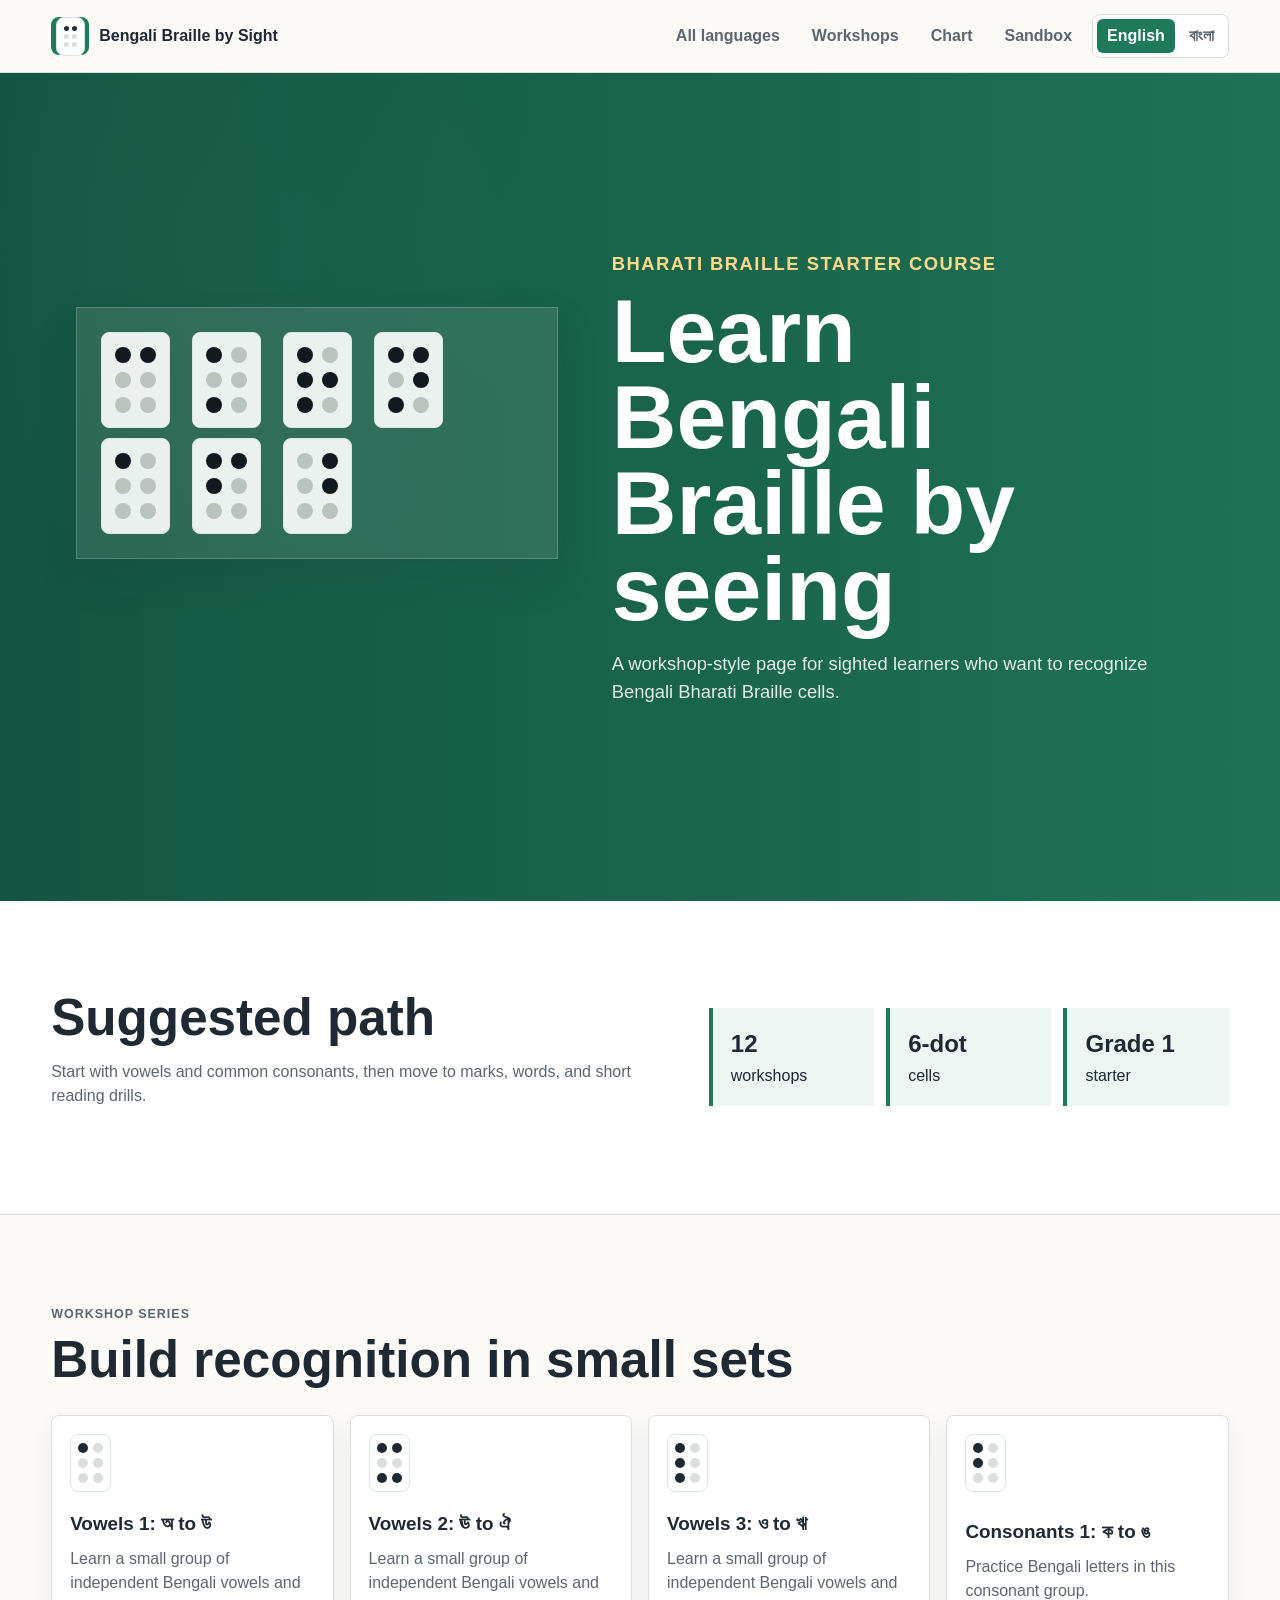
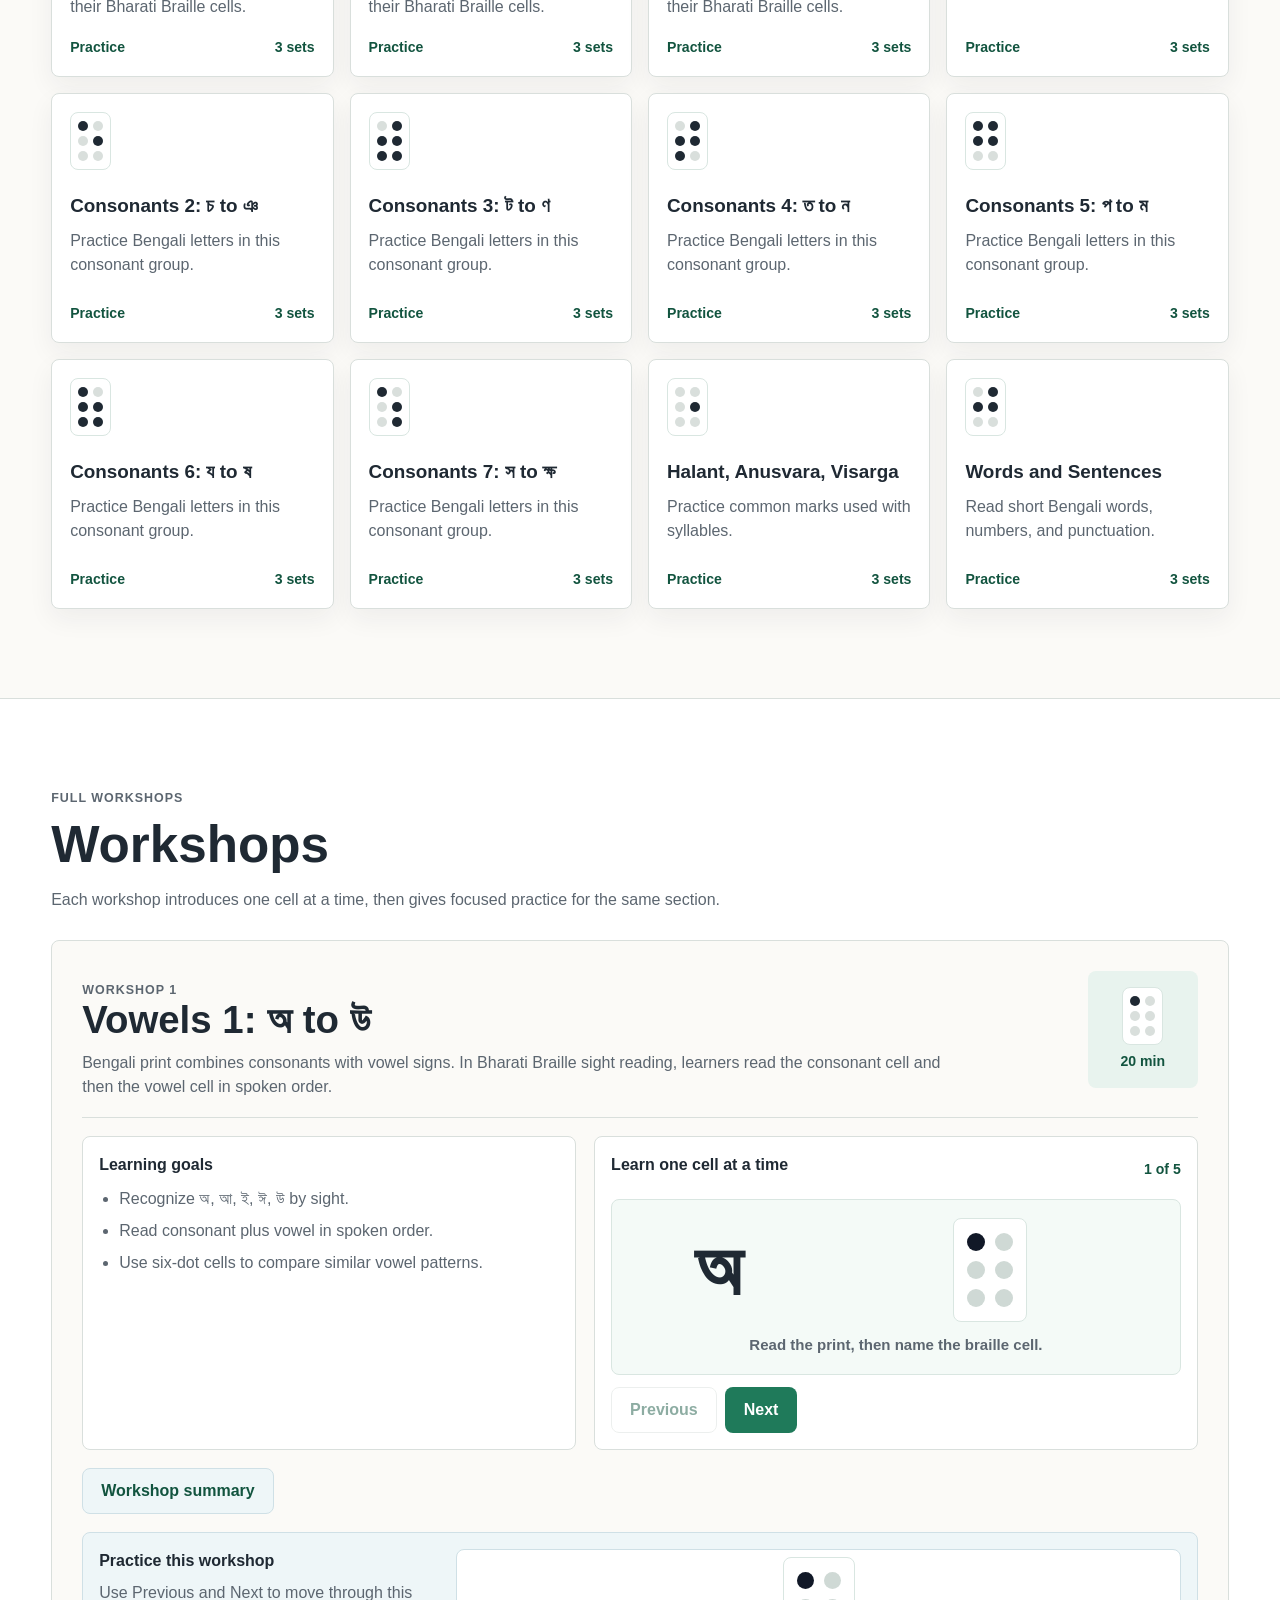
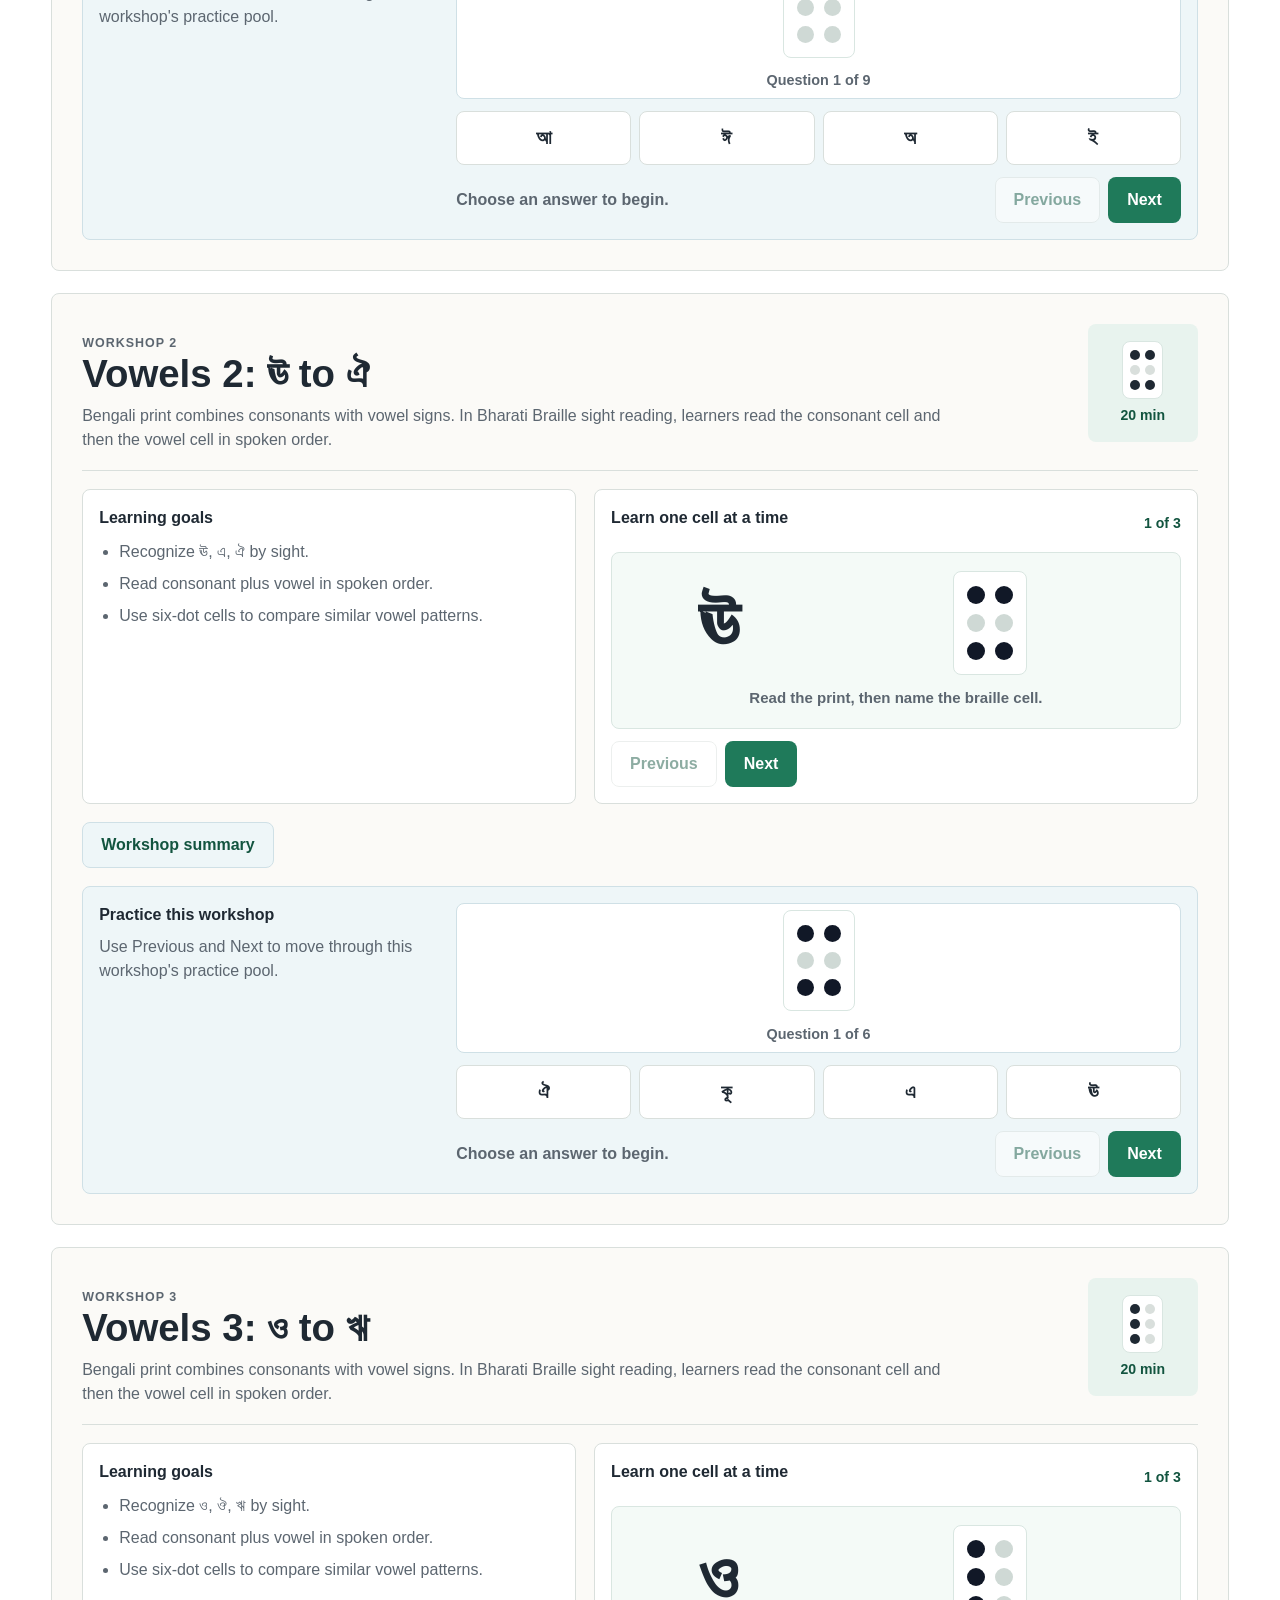
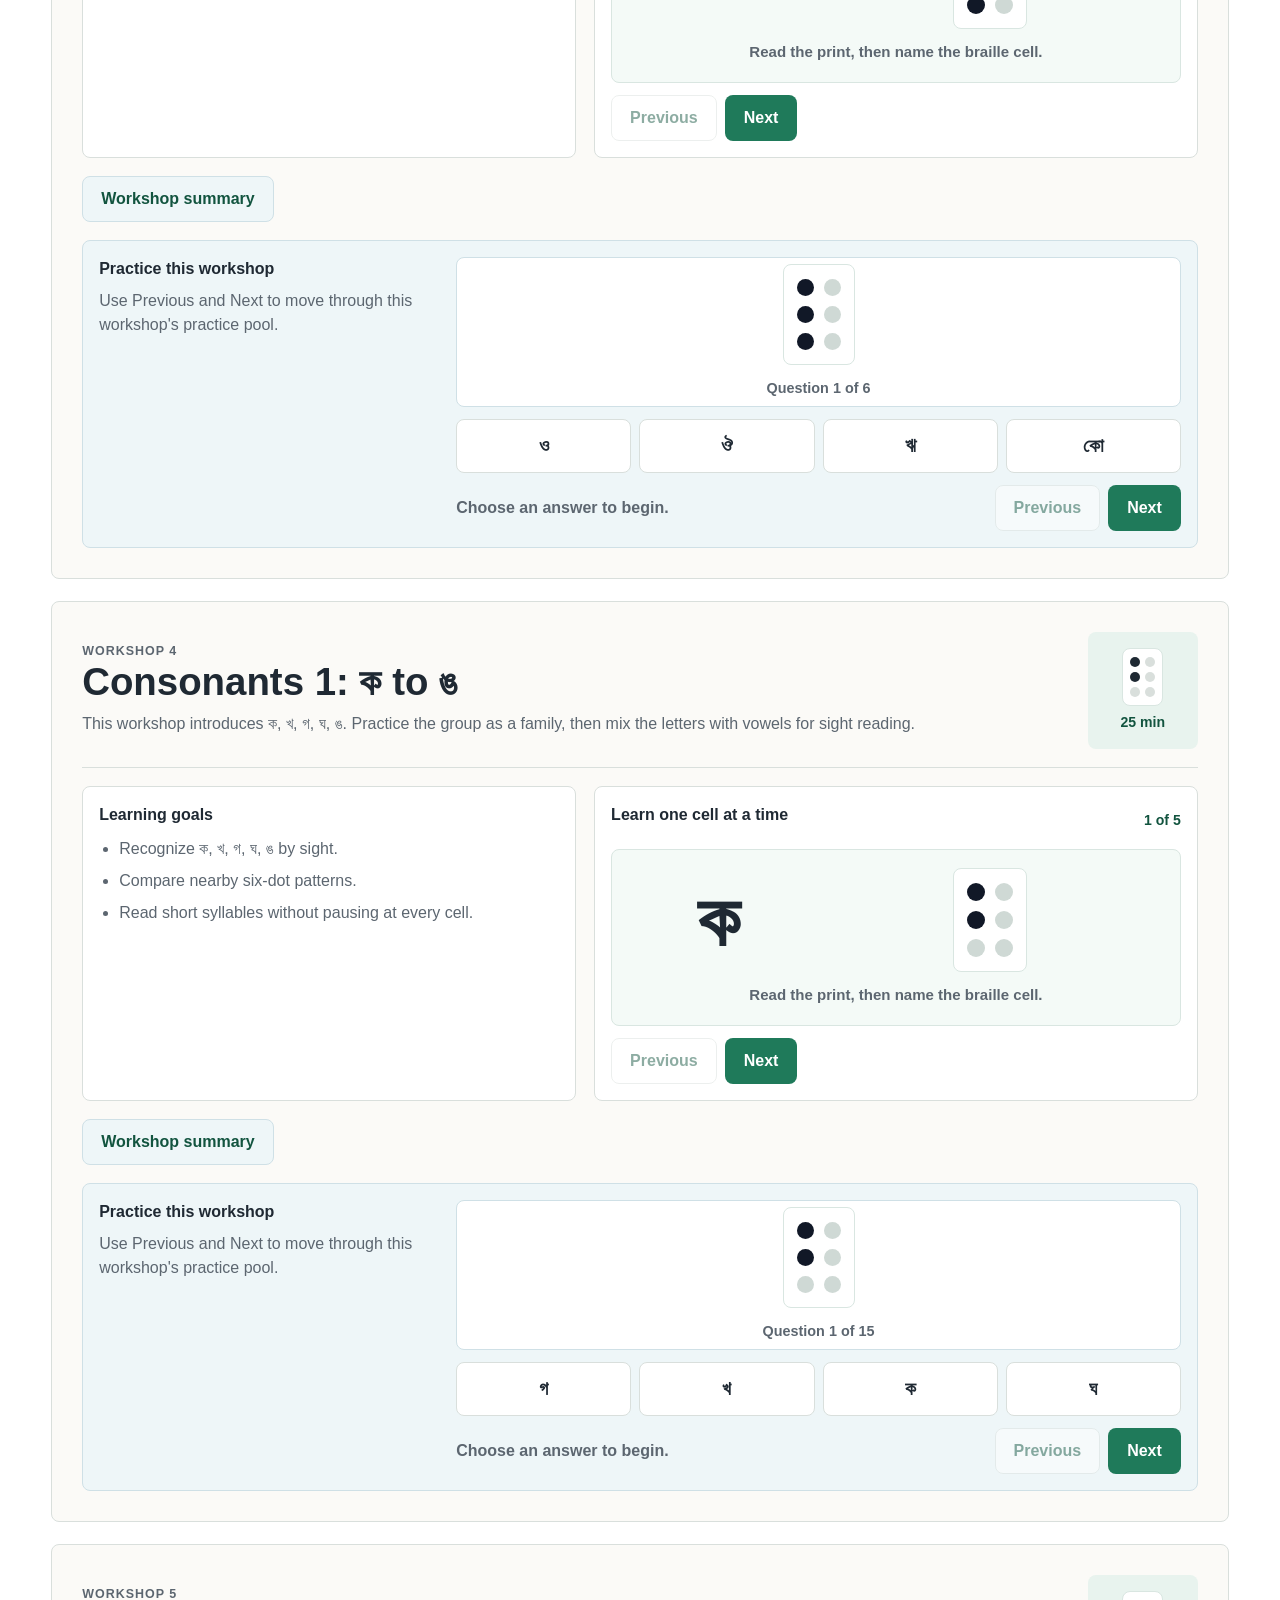
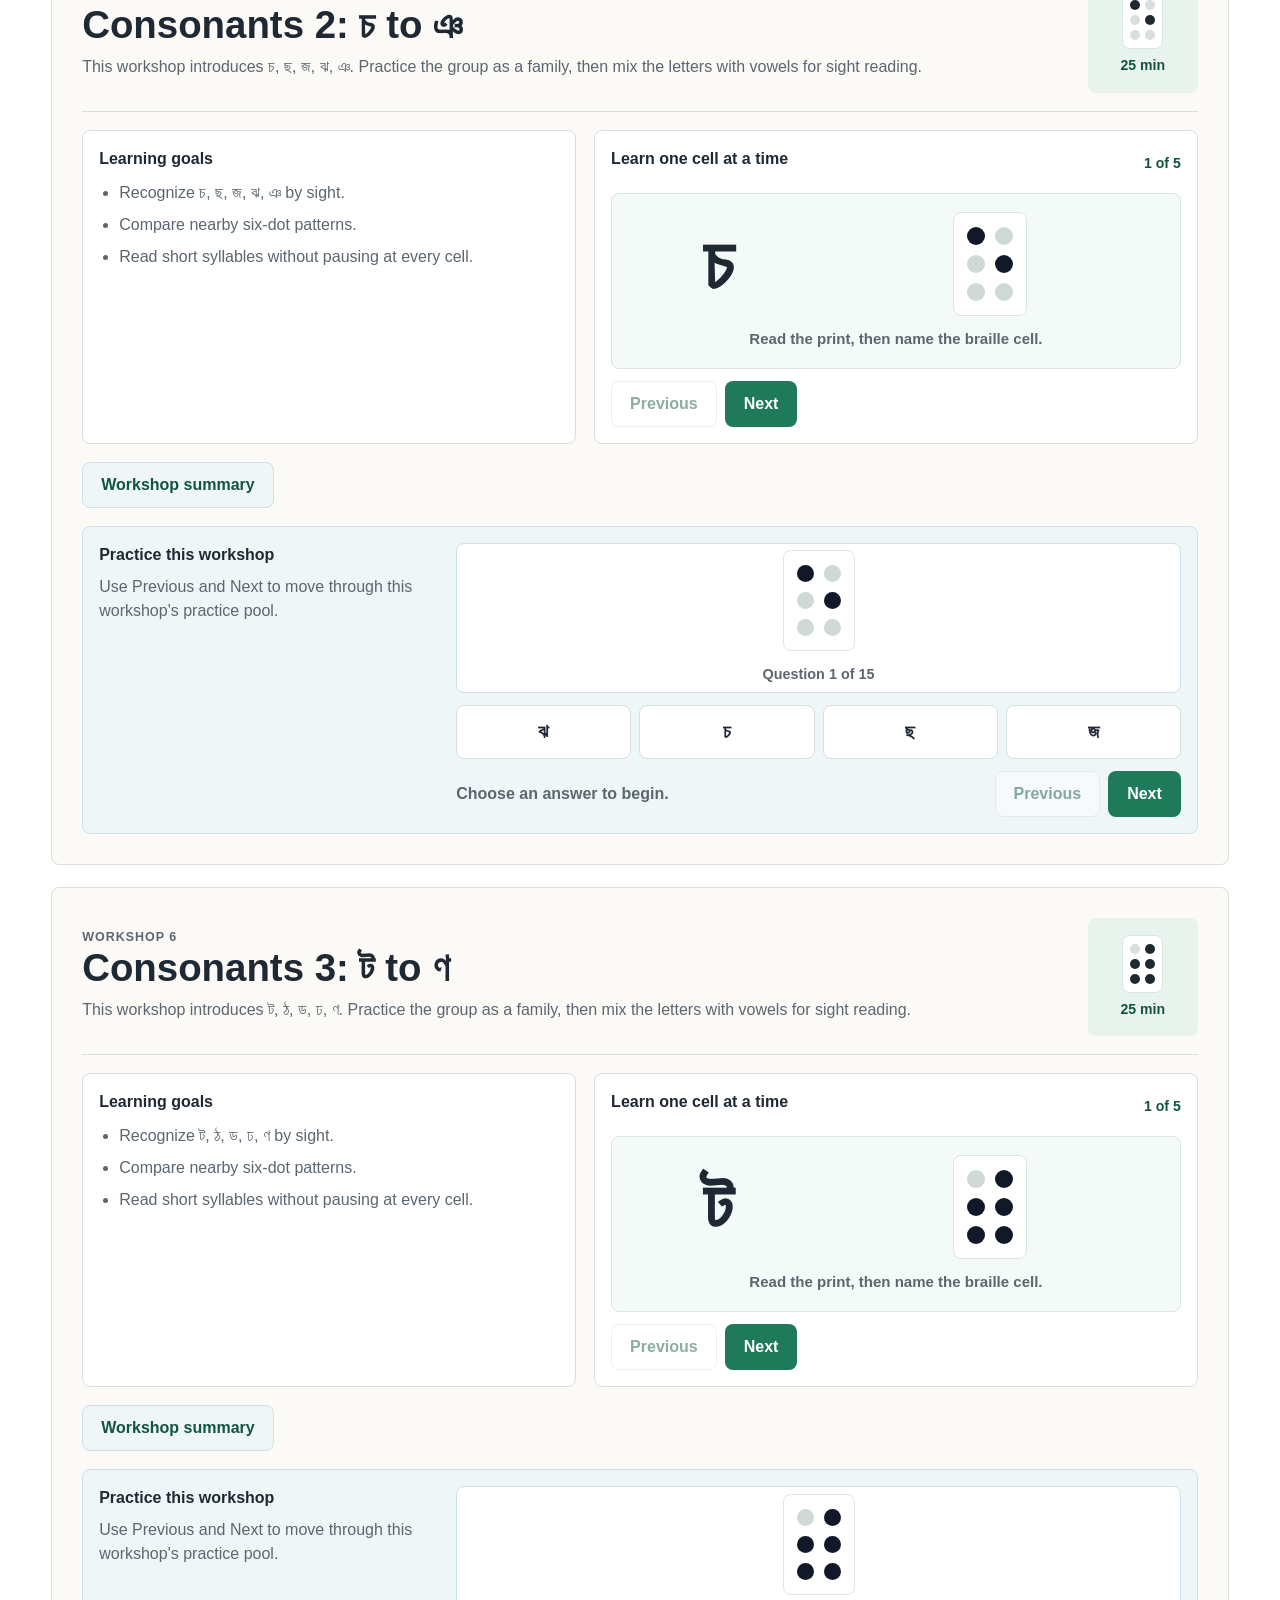
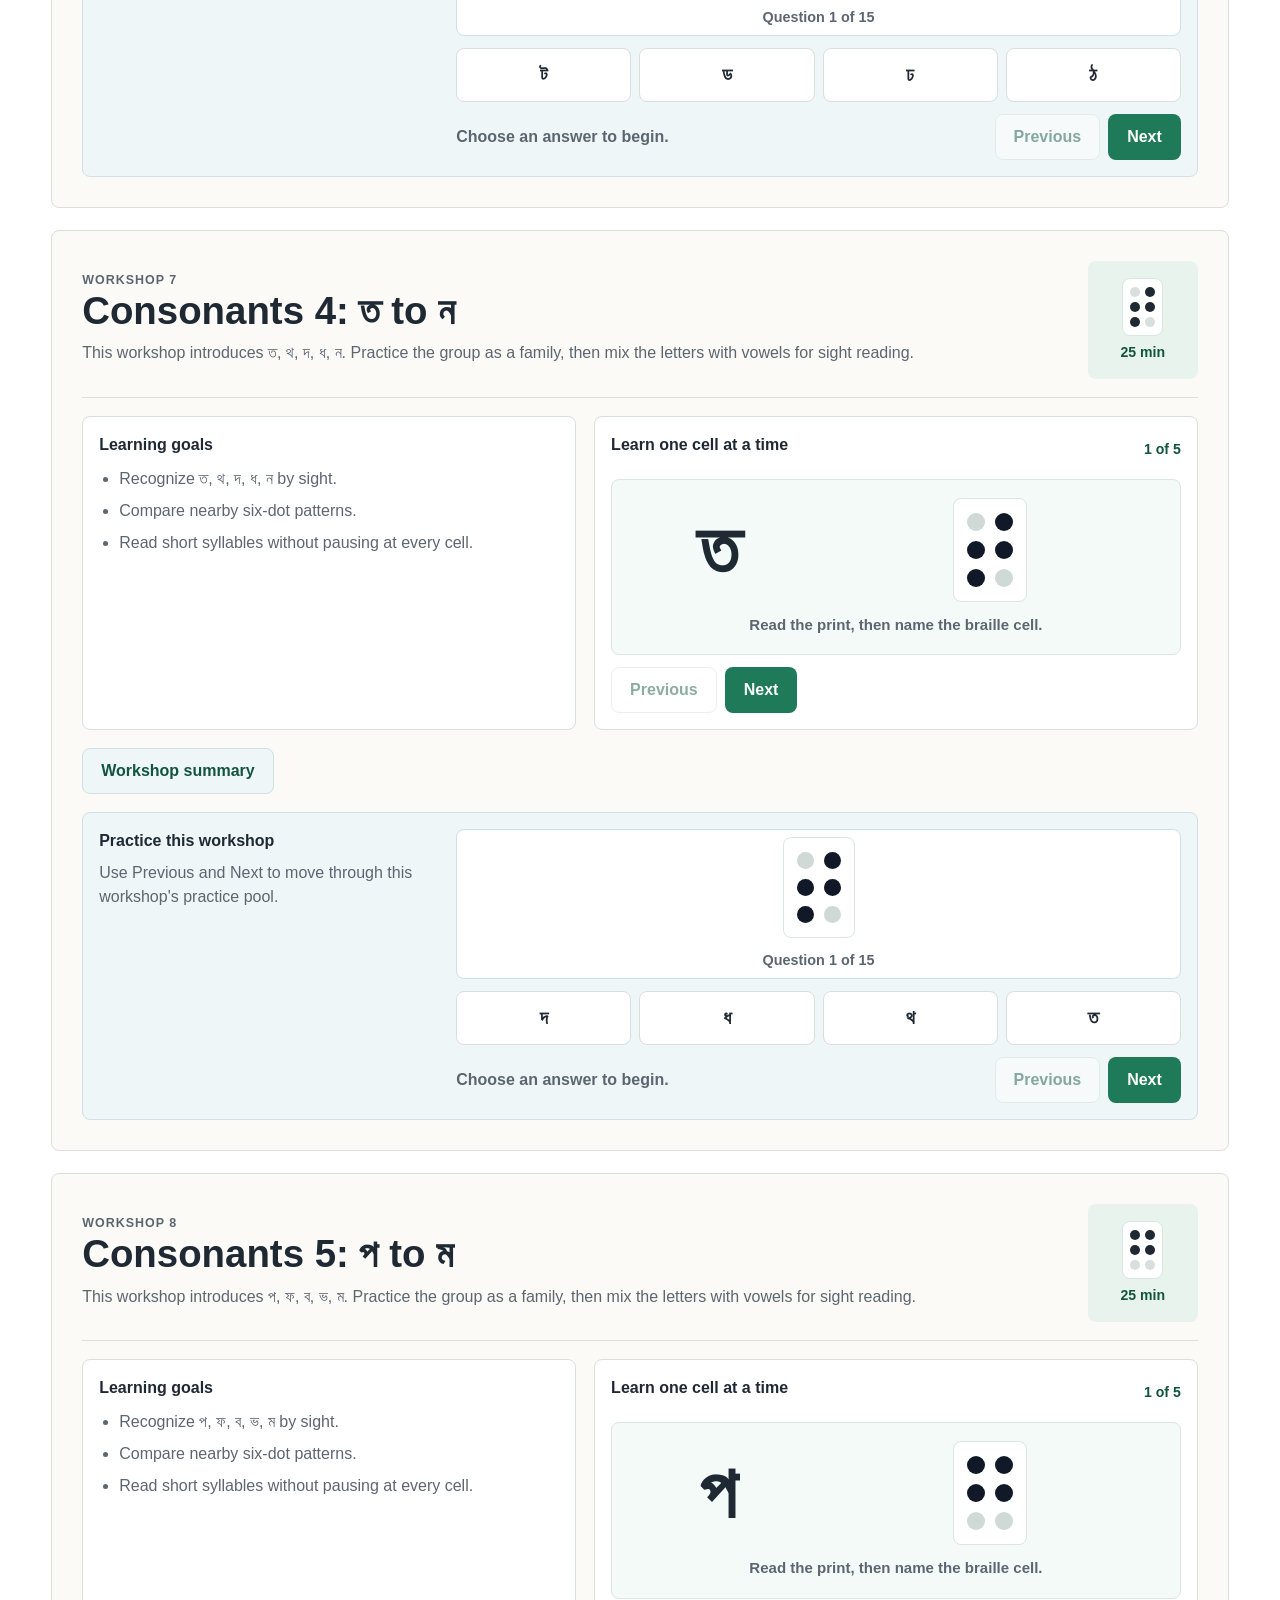
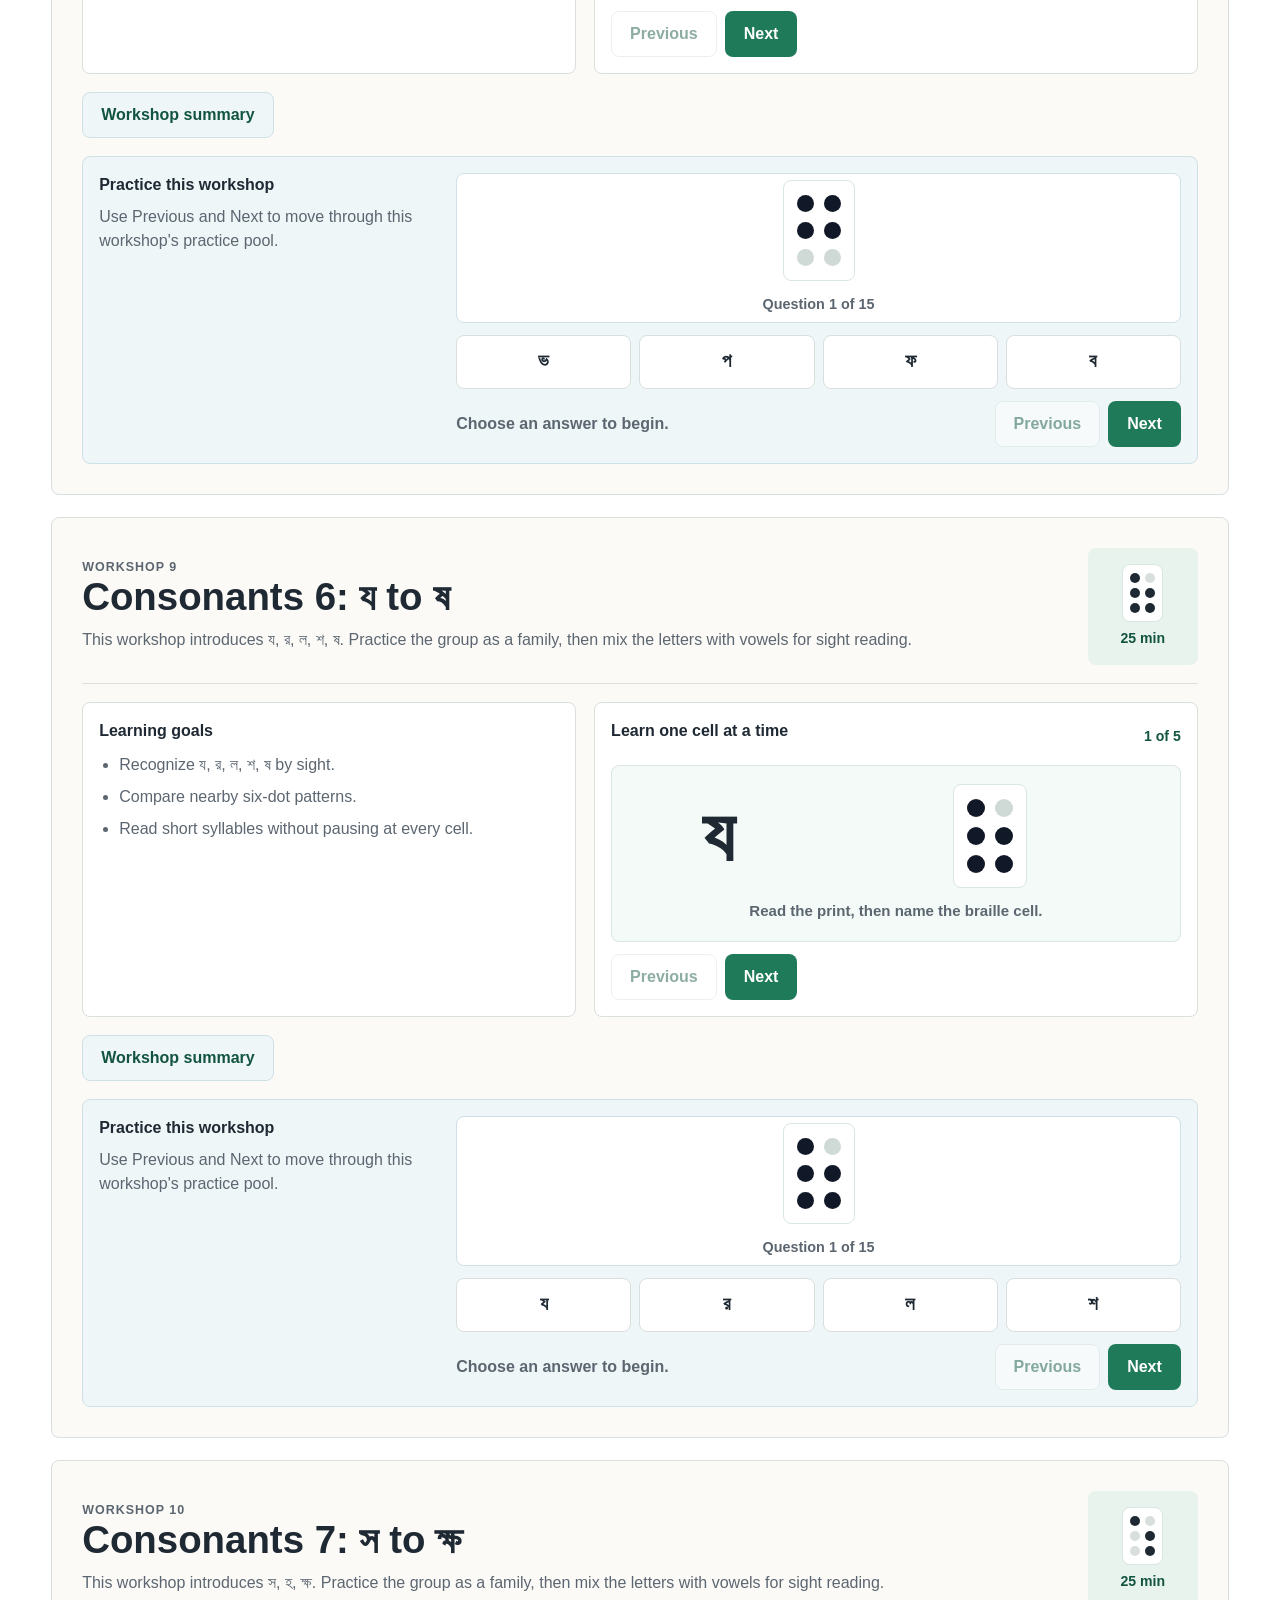
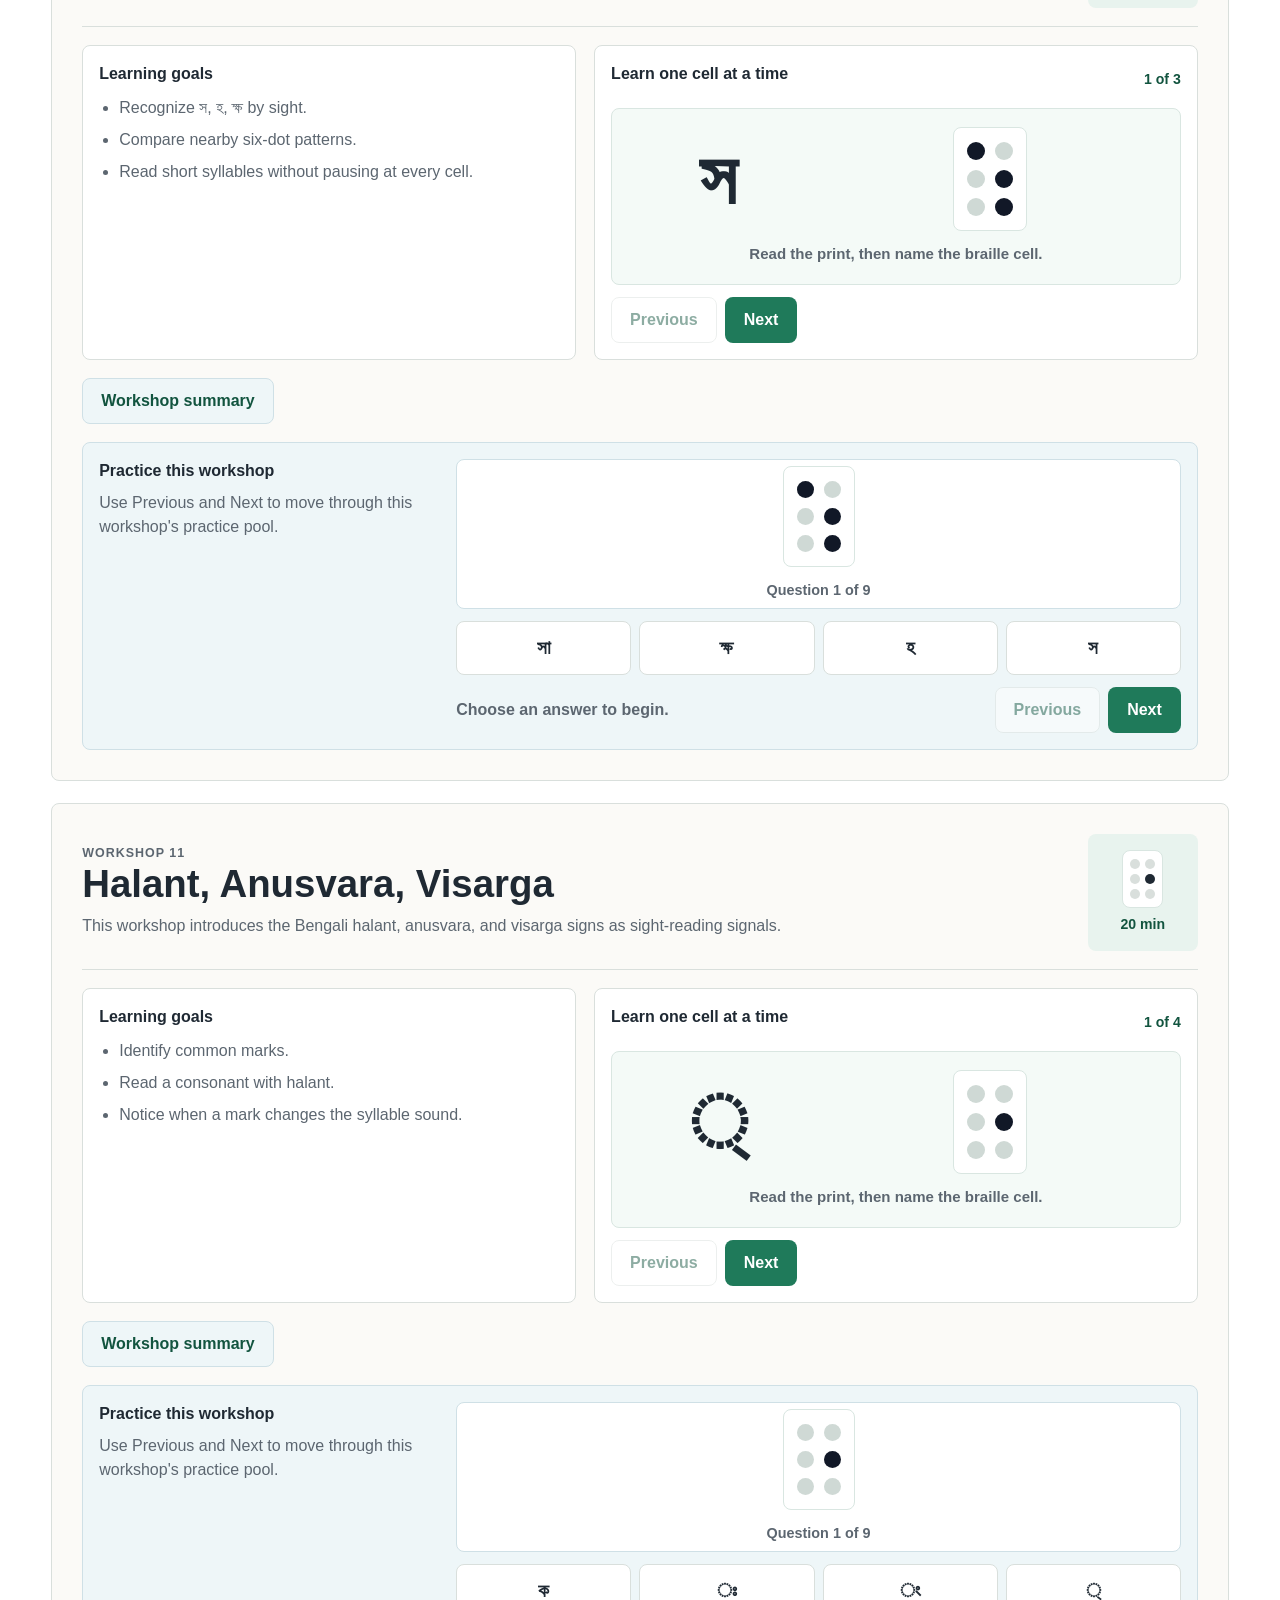
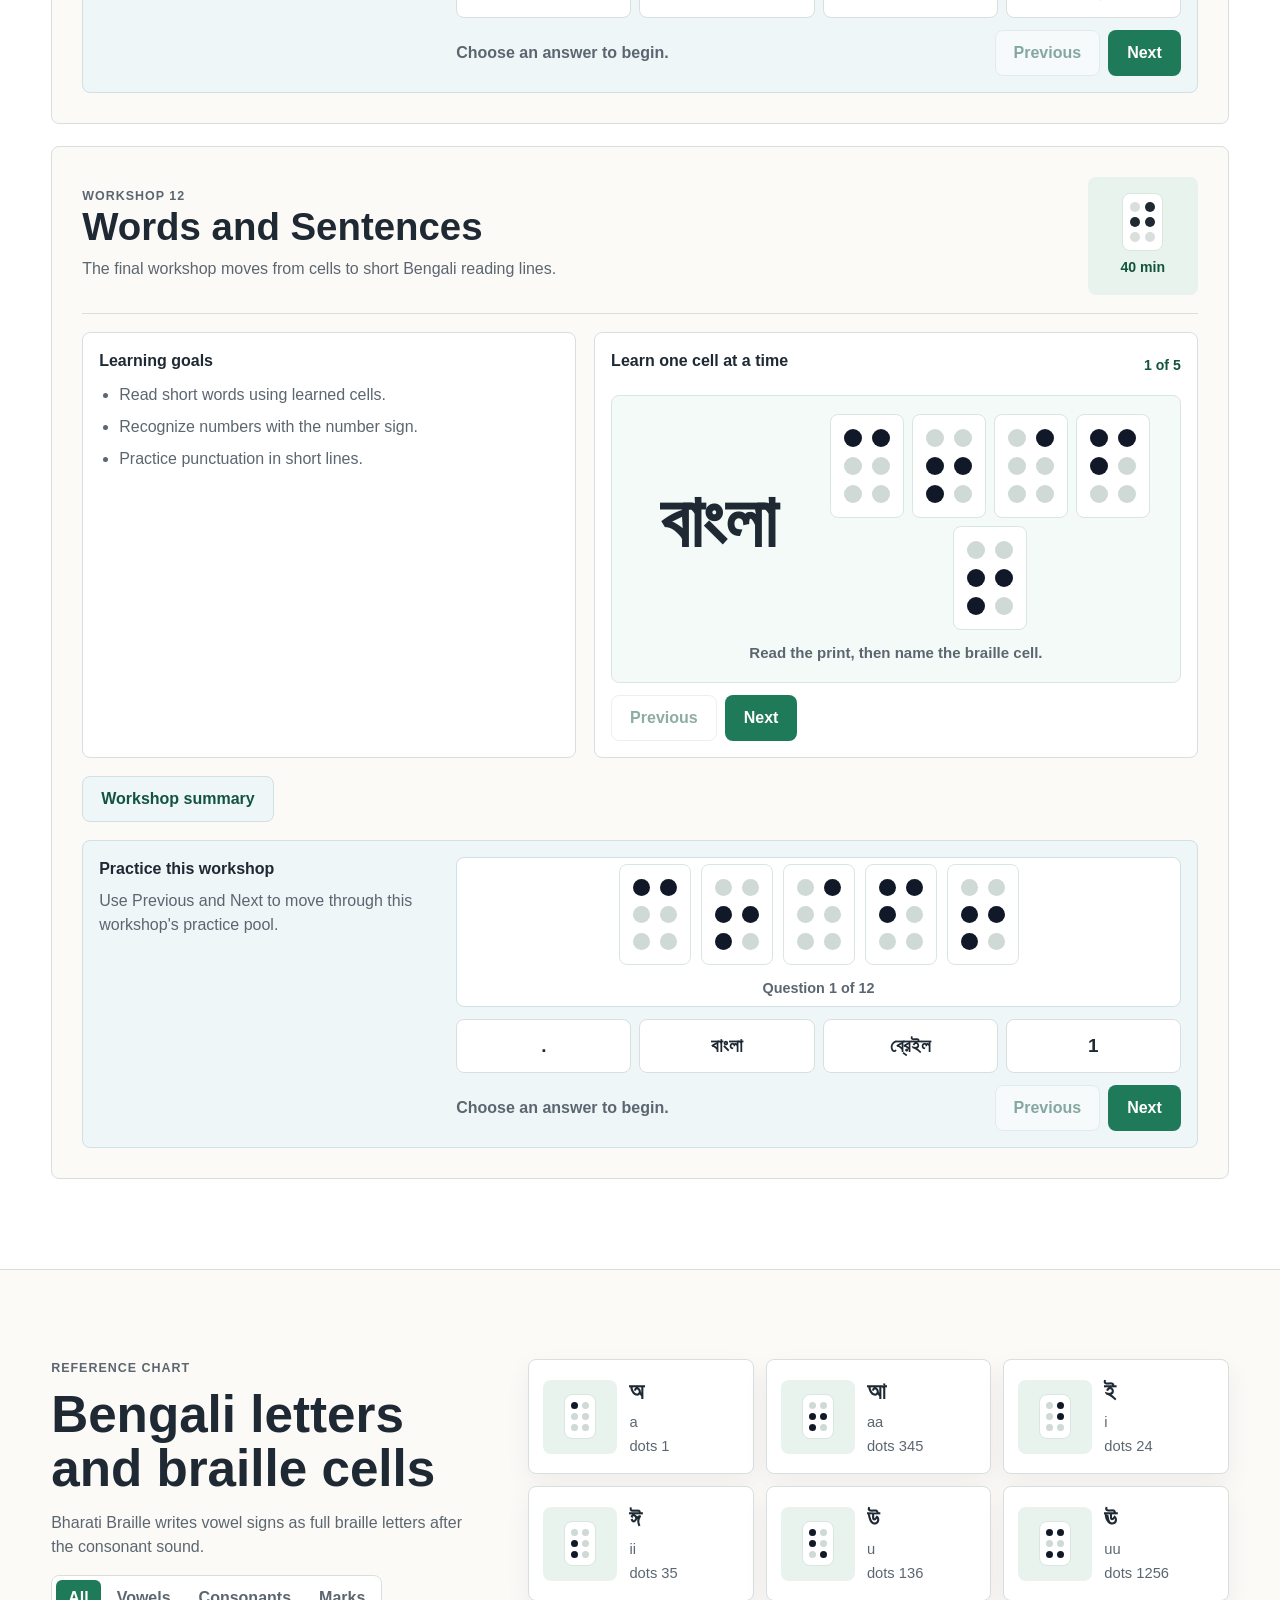
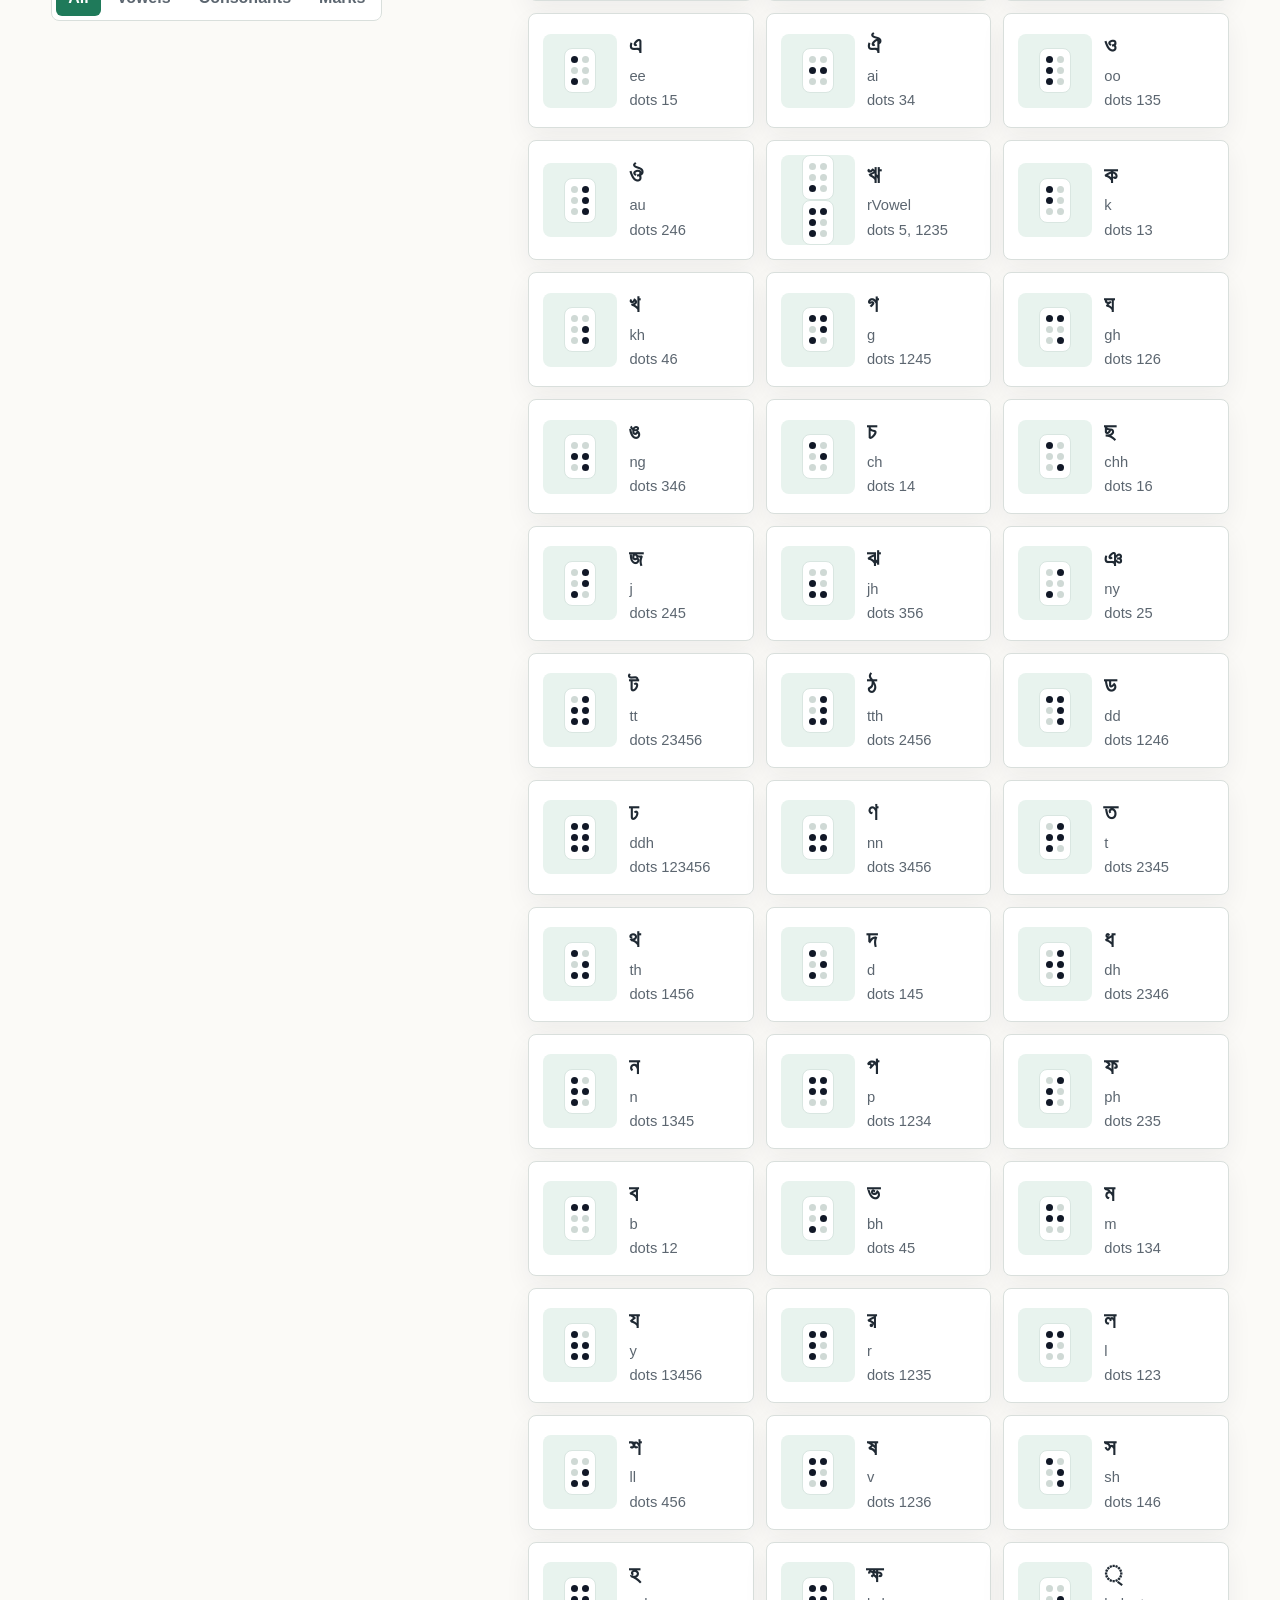
==== bengali.html @ 68c22a95 "Expand language-specific workshop coverage" ====
<!doctype html><html lang="en"><head><meta charset="utf-8"><meta name="viewport" content="width=device-width, initial-scale=1"><title>Bengali Braille by Sight</title><link rel="stylesheet" href="style.css"></head><body data-course="bengali"><header class="site-header"><a class="brand" href="index.html"><span class="brand-mark" data-braille-render="⠃" aria-hidden="true"></span><span id="brandName">Bengali Braille by Sight</span></a><nav aria-label="Primary"><a href="index.html#languages">All languages</a><a href="#workshops">Workshops</a><a href="#chart">Chart</a><a href="#sandbox">Sandbox</a></nav></header><main id="top"><section class="hero" aria-labelledby="hero-title"><div class="hero-art" aria-hidden="true"><div class="braille-ribbon" data-braille-render="⠃ ⠑ ⠝ ⠛ ⠁ ⠇ ⠊"></div></div><div class="hero-copy"><p class="eyebrow" id="courseEyebrow">Bharati Braille starter course</p><h1 id="hero-title">Learn Bengali Braille by seeing</h1><p id="heroCopy"></p></div></section><section class="intro band" aria-labelledby="path-title"><div><h2 id="path-title">Suggested path</h2><p id="pathCopy"></p></div><div class="stats" aria-label="Course summary"><span><strong>8</strong> workshops</span><span><strong>6-dot</strong> cells</span><span><strong>Grade 1</strong> starter</span></div></section><section id="series" class="section"><div class="section-heading"><p class="eyebrow">Workshop series</p><h2>Build recognition in small sets</h2></div><div class="workshop-grid" id="lessonGrid"></div></section><section id="workshops" class="section workshop-detail-section"><div class="section-heading"><p class="eyebrow">Full workshops</p><h2>Workshops</h2><p id="workshopCopy"></p></div><div class="workshop-detail-list" id="workshopDetails"></div></section><div class="modal-backdrop" id="summaryModal" hidden><section class="summary-modal" role="dialog" aria-modal="true" aria-labelledby="summaryTitle"><div class="summary-modal-header"><div><p class="eyebrow">Workshop summary</p><h2 id="summaryTitle">Workshop summary</h2></div><button class="icon-button" type="button" id="closeSummary" aria-label="Close workshop summary">×</button></div><div class="summary-modal-body" id="summaryBody"></div></section></div><section id="chart" class="section split"><div class="section-heading sticky-copy"><p class="eyebrow">Reference chart</p><h2 id="chartTitle">Bengali letters and braille cells</h2><p id="chartCopy"></p><div class="segmented" role="tablist" aria-label="Chart groups"><button class="active" type="button" data-chart-filter="all">All</button><button type="button" data-chart-filter="vowel">Vowels</button><button type="button" data-chart-filter="consonant">Consonants</button><button type="button" data-chart-filter="mark">Marks</button></div></div><div class="chart-panel"><div class="chart-grid" id="chartGrid"></div></div></section><section id="sandbox" class="section split reverse"><div class="sandbox-tool"><label for="kannadaInput" id="sandboxLabel">Bengali print</label><textarea id="kannadaInput" rows="6"></textarea><div class="sandbox-output" aria-label="Braille output"><span id="brailleOutput"></span></div></div><div class="section-heading sticky-copy"><p class="eyebrow">Sandbox</p><h2>Explore print-to-braille order</h2><p id="sandboxCopy"></p></div></section></main><footer class="site-footer"><span id="footerName">Bengali Braille by Sight</span><a href="#top">Back to top</a></footer><script src="multi-course.js?v=coverage-20260615"></script></body></html>
---- style.css ----
:root {
  color-scheme: light;
  --ink: #1f2933;
  --muted: #5c6670;
  --paper: #fbfaf7;
  --surface: #ffffff;
  --line: #d9dfdc;
  --green: #1f7a5a;
  --green-deep: #12543f;
  --gold: #c58b21;
  --rose: #b34a5a;
  --sky: #377d9f;
  --shadow: 0 18px 40px rgba(31, 41, 51, 0.12);
}

* {
  box-sizing: border-box;
}

html {
  scroll-behavior: smooth;
}

body {
  margin: 0;
  background: var(--paper);
  color: var(--ink);
  font-family: "Nirmala UI", "Segoe UI", Arial, sans-serif;
  line-height: 1.5;
}

a {
  color: inherit;
}

button,
textarea {
  font: inherit;
}

.site-header {
  position: sticky;
  top: 0;
  z-index: 10;
  display: flex;
  align-items: center;
  justify-content: space-between;
  gap: 24px;
  min-height: 72px;
  padding: 14px clamp(18px, 4vw, 56px);
  background: rgba(251, 250, 247, 0.92);
  border-bottom: 1px solid var(--line);
  backdrop-filter: blur(12px);
}

.brand {
  display: inline-flex;
  align-items: center;
  gap: 10px;
  font-weight: 800;
  text-decoration: none;
}

.brand-mark {
  display: grid;
  place-items: center;
  width: 38px;
  height: 38px;
  border-radius: 8px;
  background: var(--green);
  color: #fff;
  --braille-dot-size: 5px;
  --braille-cell-gap: 3px;
}

.visual-braille-cell {
  display: inline-grid;
  grid-template-columns: repeat(2, var(--braille-dot-size, 10px));
  grid-template-rows: repeat(3, var(--braille-dot-size, 10px));
  gap: var(--braille-cell-gap, 5px);
  align-items: center;
  justify-content: center;
  width: calc((var(--braille-dot-size, 10px) * 2) + var(--braille-cell-gap, 5px) + (var(--braille-cell-pad, 8px) * 2));
  min-width: calc((var(--braille-dot-size, 10px) * 2) + var(--braille-cell-gap, 5px) + (var(--braille-cell-pad, 8px) * 2));
  padding: var(--braille-cell-pad, 8px);
  border: 1px solid var(--braille-cell-border, #d9e6e1);
  border-radius: 8px;
  background: var(--braille-cell-bg, #fff);
  vertical-align: middle;
}

.visual-braille-dot {
  width: var(--braille-dot-size, 10px);
  height: var(--braille-dot-size, 10px);
  border-radius: 50%;
  background: var(--braille-dot-off, #d9dfdc);
}

.visual-braille-dot.active {
  background: var(--braille-dot-on, #1f2933);
}

.visual-braille-space {
  display: inline-block;
  width: var(--braille-space-width, 14px);
}

.visual-braille-text {
  display: inline-block;
  margin-inline: 2px;
  color: currentColor;
  font-family: "Nirmala UI", "Segoe UI", Arial, sans-serif;
}

nav {
  display: flex;
  align-items: center;
  flex-wrap: wrap;
  justify-content: flex-end;
  gap: 8px;
}

.language-toggle {
  display: inline-flex;
  gap: 4px;
  padding: 4px;
  border: 1px solid var(--line);
  border-radius: 8px;
  background: #fff;
}

.language-toggle button {
  min-height: 34px;
  padding: 0 10px;
  border: 0;
  border-radius: 6px;
  background: transparent;
  color: var(--muted);
  font-weight: 850;
  cursor: pointer;
}

.language-toggle button.active {
  background: var(--green);
  color: #fff;
}

nav a {
  padding: 9px 12px;
  border-radius: 8px;
  color: var(--muted);
  font-weight: 700;
  text-decoration: none;
}

nav a:hover,
nav a:focus-visible {
  background: #e8f3ee;
  color: var(--green-deep);
}

.hero {
  position: relative;
  display: grid;
  grid-template-columns: minmax(280px, 0.95fr) minmax(320px, 1.05fr);
  align-items: center;
  min-height: calc(100vh - 72px);
  padding: clamp(34px, 6vw, 76px);
  overflow: hidden;
  background:
    linear-gradient(90deg, rgba(18, 84, 63, 0.9), rgba(31, 122, 90, 0.72)),
    radial-gradient(circle at 15% 20%, rgba(255, 255, 255, 0.18), transparent 28%),
    #1d604b;
  color: #fff;
}

.hero-copy {
  position: relative;
  max-width: 720px;
}

.hero h1 {
  max-width: 760px;
  margin: 0;
  font-size: clamp(2.6rem, 7vw, 6rem);
  line-height: 0.96;
  letter-spacing: 0;
}

.hero p {
  max-width: 640px;
  color: rgba(255, 255, 255, 0.88);
  font-size: 1.15rem;
}

.eyebrow {
  margin: 0 0 10px;
  color: var(--gold);
  font-size: 0.78rem;
  font-weight: 900;
  letter-spacing: 0.08em;
  text-transform: uppercase;
}

.hero .eyebrow {
  color: #ffd889;
}

.hero-actions {
  display: flex;
  flex-wrap: wrap;
  gap: 12px;
  margin-top: 28px;
}

.button {
  display: inline-flex;
  align-items: center;
  justify-content: center;
  min-height: 46px;
  padding: 0 18px;
  border: 1px solid transparent;
  border-radius: 8px;
  font-weight: 850;
  text-decoration: none;
  cursor: pointer;
}

.button.primary {
  background: var(--green);
  color: #fff;
}

.hero .button.primary {
  background: #fff;
  color: var(--green-deep);
}

.button.secondary {
  border-color: rgba(255, 255, 255, 0.56);
  color: #fff;
}

.button.secondary.dark-text {
  border-color: var(--line);
  color: var(--green-deep);
  background: #fff;
}

.button:disabled {
  cursor: not-allowed;
  opacity: 0.48;
}

.hero-art {
  position: relative;
  min-height: 440px;
}

.landing-hero {
  display: grid;
  grid-template-columns: minmax(320px, 0.58fr) minmax(260px, 0.42fr);
  gap: clamp(24px, 5vw, 70px);
  align-items: center;
  min-height: calc(82vh - 72px);
  padding: clamp(42px, 7vw, 88px) clamp(18px, 4vw, 56px);
  background: #1d604b;
  color: #fff;
}

.landing-hero-copy {
  max-width: 820px;
}

.landing-hero h1 {
  margin: 0;
  font-size: clamp(2.8rem, 7vw, 6.6rem);
  line-height: 0.96;
  letter-spacing: 0;
}

.landing-hero p {
  max-width: 680px;
  color: rgba(255, 255, 255, 0.88);
  font-size: 1.15rem;
}

.landing-braille {
  display: flex;
  flex-wrap: wrap;
  gap: 12px;
  align-content: center;
  justify-content: center;
  min-height: 280px;
  padding: 24px;
  border: 1px solid rgba(255, 255, 255, 0.2);
  border-radius: 8px;
  background: rgba(255, 255, 255, 0.1);
  --braille-dot-size: clamp(9px, 1.7vw, 15px);
  --braille-cell-gap: clamp(5px, 0.8vw, 9px);
  --braille-cell-pad: clamp(9px, 1.2vw, 14px);
  --braille-cell-bg: rgba(255, 255, 255, 0.92);
  --braille-dot-off: #b9c4bf;
  --braille-dot-on: #101820;
}

.landing-section {
  background: #fff;
}

.language-grid {
  display: grid;
  grid-template-columns: repeat(3, minmax(0, 1fr));
  gap: 16px;
}

.language-card {
  display: grid;
  gap: 8px;
  min-height: 150px;
  align-content: center;
  padding: 22px;
  border: 1px solid var(--line);
  border-radius: 8px;
  background: #fbfaf7;
  color: var(--ink);
  text-decoration: none;
  box-shadow: 0 10px 26px rgba(31, 41, 51, 0.06);
}

.language-card:hover,
.language-card:focus-visible {
  border-color: var(--green);
  background: #edf6f2;
}

.language-card strong {
  font-size: clamp(1.8rem, 4vw, 3rem);
  line-height: 1;
}

.language-card span {
  color: var(--muted);
  font-weight: 850;
}

.braille-ribbon {
  position: absolute;
  top: 9%;
  left: 0;
  display: flex;
  flex-wrap: wrap;
  gap: 10px;
  width: min(520px, 90%);
  padding: 24px;
  border: 1px solid rgba(255, 255, 255, 0.2);
  background: rgba(255, 255, 255, 0.1);
  box-shadow: var(--shadow);
  --braille-dot-size: clamp(8px, 1.8vw, 16px);
  --braille-cell-gap: clamp(5px, 0.8vw, 9px);
  --braille-cell-pad: clamp(8px, 1.2vw, 14px);
  --braille-cell-bg: rgba(255, 255, 255, 0.9);
  --braille-dot-off: #b9c4bf;
  --braille-dot-on: #101820;
  --braille-space-width: 2px;
}

.cell-cloud {
  position: absolute;
  right: 4%;
  bottom: 6%;
  display: grid;
  grid-template-columns: repeat(3, 1fr);
  gap: 14px;
}

.cell-cloud span {
  display: grid;
  place-items: center;
  width: clamp(68px, 11vw, 128px);
  aspect-ratio: 1;
  border: 1px solid rgba(255, 255, 255, 0.22);
  border-radius: 8px;
  background: rgba(255, 255, 255, 0.13);
  --braille-dot-size: clamp(7px, 1.5vw, 14px);
  --braille-cell-gap: clamp(4px, 0.7vw, 8px);
  --braille-cell-pad: clamp(7px, 1vw, 12px);
  --braille-cell-bg: rgba(255, 255, 255, 0.92);
  --braille-dot-off: #b9c4bf;
  --braille-dot-on: #101820;
}

.band,
.section {
  padding: clamp(42px, 7vw, 90px) clamp(18px, 4vw, 56px);
}

.intro {
  display: flex;
  align-items: center;
  justify-content: space-between;
  gap: 28px;
  background: #fff;
  border-bottom: 1px solid var(--line);
}

.intro h2,
.section h2 {
  margin: 0;
  font-size: clamp(2rem, 4vw, 3.5rem);
  line-height: 1.05;
  letter-spacing: 0;
}

.intro p,
.section-heading p {
  max-width: 680px;
  color: var(--muted);
}

.stats {
  display: grid;
  grid-template-columns: repeat(3, minmax(110px, 1fr));
  gap: 12px;
  min-width: min(520px, 100%);
}

.stats span {
  display: grid;
  gap: 2px;
  padding: 18px;
  border-left: 4px solid var(--green);
  background: #edf6f2;
}

.stats strong {
  font-size: 1.5rem;
}

.section-heading {
  margin-bottom: 28px;
}

.workshop-grid {
  display: grid;
  grid-template-columns: repeat(4, minmax(0, 1fr));
  gap: 16px;
}

.workshop-card,
.chart-card,
.sandbox-tool,
.note-grid article {
  border: 1px solid var(--line);
  border-radius: 8px;
  background: var(--surface);
  box-shadow: 0 10px 26px rgba(31, 41, 51, 0.06);
}

.workshop-card {
  display: grid;
  min-height: 250px;
  padding: 18px;
}

.workshop-icon {
  align-self: start;
  color: var(--green);
  font-family: "Segoe UI Symbol", "Nirmala UI", sans-serif;
  font-size: 3.2rem;
  line-height: 1;
}

.workshop-card h3 {
  margin: 18px 0 8px;
  font-size: 1.18rem;
}

.workshop-card p {
  margin: 0;
  color: var(--muted);
}

.workshop-card a {
  color: var(--green-deep);
  text-decoration: none;
}

.workshop-card a:hover,
.workshop-card a:focus-visible {
  text-decoration: underline;
}

.workshop-meta {
  align-self: end;
  display: flex;
  justify-content: space-between;
  gap: 12px;
  margin-top: 18px;
  color: var(--green-deep);
  font-size: 0.88rem;
  font-weight: 800;
}

.workshop-detail-section {
  background: #fff;
  border-block: 1px solid var(--line);
}

.workshop-detail-list {
  display: grid;
  gap: 22px;
}

.workshop-detail {
  padding: clamp(18px, 3vw, 30px);
  border: 1px solid var(--line);
  border-radius: 8px;
  background: #fbfaf7;
}

.workshop-detail-header {
  display: grid;
  grid-template-columns: minmax(0, 1fr) auto;
  gap: 20px;
  align-items: start;
  padding-bottom: 18px;
  border-bottom: 1px solid var(--line);
}

.workshop-detail h3 {
  margin: 0;
  font-size: clamp(1.7rem, 3vw, 2.6rem);
  line-height: 1.08;
  letter-spacing: 0;
}

.workshop-detail h4 {
  margin: 0 0 10px;
  font-size: 1rem;
}

.workshop-detail p {
  max-width: 860px;
  margin: 10px 0 0;
  color: var(--muted);
}

.workshop-badge {
  display: grid;
  justify-items: center;
  gap: 6px;
  min-width: 110px;
  padding: 16px;
  border-radius: 8px;
  background: #e8f3ee;
  color: var(--green-deep);
}

.workshop-badge span {
  font-family: "Segoe UI Symbol", "Nirmala UI", sans-serif;
  font-size: 3.2rem;
  line-height: 1;
}

.workshop-badge strong {
  font-size: 0.88rem;
}

.lesson-two-column {
  display: grid;
  grid-template-columns: minmax(260px, 0.45fr) minmax(0, 0.55fr);
  gap: 18px;
  margin-top: 18px;
}

.lesson-two-column section,
.practice-set {
  padding: 16px;
  border: 1px solid var(--line);
  border-radius: 8px;
  background: #fff;
}

.objective-list {
  display: grid;
  gap: 8px;
  margin: 0;
  padding-left: 20px;
  color: var(--muted);
}

.cell-stepper {
  display: grid;
  gap: 12px;
}

.cell-stepper-heading {
  display: flex;
  align-items: center;
  justify-content: space-between;
  gap: 12px;
}

.cell-step-count {
  color: var(--green-deep);
  font-size: 0.88rem;
  font-weight: 900;
}

.cell-step-card {
  display: grid;
  grid-template-columns: minmax(100px, 0.34fr) minmax(0, 0.66fr);
  gap: 12px;
  align-items: center;
  min-height: 170px;
  padding: 18px;
  border: 1px solid #d9e6e1;
  border-radius: 8px;
  background: #f4faf7;
}

.cell-step-print {
  font-size: clamp(2.4rem, 7vw, 4.6rem);
  font-weight: 900;
  line-height: 1;
  text-align: center;
}

.cell-step-braille {
  display: flex;
  flex-wrap: wrap;
  justify-content: center;
  gap: 8px;
  color: var(--green-deep);
  text-align: center;
  overflow-wrap: anywhere;
  --braille-dot-size: clamp(11px, 2.4vw, 18px);
  --braille-cell-gap: clamp(6px, 1vw, 10px);
  --braille-cell-pad: clamp(9px, 1.4vw, 14px);
  --braille-cell-bg: #fff;
  --braille-dot-off: #cfd9d5;
  --braille-dot-on: #111827;
}

.cell-step-note {
  grid-column: 1 / -1;
  color: var(--muted);
  font-size: 0.94rem;
  font-weight: 800;
  text-align: center;
}

.step-controls {
  display: flex;
  flex-wrap: wrap;
  gap: 8px;
}

.summary-button {
  margin-top: 18px;
  border-color: #cfe0e6;
  background: #eef6f8;
  color: var(--green-deep);
}

.focus-cell-list,
.drill-list {
  display: flex;
  flex-wrap: wrap;
  gap: 8px;
}

.focus-cell-list span,
.drill-chip {
  display: inline-grid;
  grid-template-columns: auto auto;
  align-items: center;
  gap: 8px;
  min-height: 44px;
  padding: 7px 10px;
  border: 1px solid #d9e6e1;
  border-radius: 8px;
  background: #f4faf7;
}

.focus-cell-list strong,
.drill-chip strong {
  font-size: 1.1rem;
}

.focus-cell-list em,
.drill-chip em {
  color: var(--green-deep);
  font-style: normal;
  line-height: 1;
  --braille-dot-size: 5px;
  --braille-cell-gap: 3px;
  --braille-cell-pad: 5px;
  --braille-dot-off: #cfd9d5;
  --braille-dot-on: #111827;
}

.practice-set-grid {
  display: grid;
  grid-template-columns: repeat(2, minmax(0, 1fr));
  gap: 14px;
  margin-top: 18px;
}

.practice-set p {
  margin: 0 0 12px;
  font-size: 0.94rem;
}

.modal-backdrop[hidden] {
  display: none;
}

.modal-backdrop {
  position: fixed;
  inset: 0;
  z-index: 30;
  display: grid;
  place-items: center;
  padding: clamp(14px, 3vw, 34px);
  background: rgba(31, 41, 51, 0.58);
}

.summary-modal {
  display: grid;
  grid-template-rows: auto minmax(0, 1fr);
  width: min(1060px, 100%);
  max-height: min(88vh, 900px);
  border-radius: 8px;
  background: #fff;
  box-shadow: var(--shadow);
  overflow: hidden;
}

.summary-modal-header {
  display: flex;
  align-items: center;
  justify-content: space-between;
  gap: 18px;
  padding: 18px clamp(18px, 3vw, 28px);
  border-bottom: 1px solid var(--line);
}

.summary-modal-header h2 {
  margin: 0;
  font-size: clamp(1.5rem, 3vw, 2.4rem);
  line-height: 1.08;
}

.icon-button {
  display: grid;
  place-items: center;
  width: 42px;
  height: 42px;
  border: 1px solid var(--line);
  border-radius: 8px;
  background: #fff;
  color: var(--ink);
  font-size: 1.8rem;
  line-height: 1;
  cursor: pointer;
}

.summary-modal-body {
  display: grid;
  gap: 20px;
  padding: clamp(18px, 3vw, 28px);
  overflow: auto;
}

.summary-modal-body h3 {
  margin: 0 0 12px;
}

.section-quiz {
  display: grid;
  grid-template-columns: minmax(230px, 0.32fr) minmax(0, 0.68fr);
  gap: 16px;
  margin-top: 18px;
  padding: 16px;
  border: 1px solid #cfe0e6;
  border-radius: 8px;
  background: #eef6f8;
}

.section-quiz-copy h4 {
  margin: 0 0 8px;
}

.section-quiz-copy p {
  margin: 0;
}

.section-quiz-panel {
  display: grid;
  gap: 12px;
}

.section-quiz-prompt {
  display: grid;
  place-items: center;
  min-height: 150px;
  border: 1px solid #cfe0e6;
  border-radius: 8px;
  background: #fff;
}

.section-quiz-braille {
  display: flex;
  flex-wrap: wrap;
  justify-content: center;
  gap: 10px;
  color: var(--sky);
  overflow-wrap: anywhere;
  text-align: center;
  --braille-dot-size: clamp(10px, 2vw, 17px);
  --braille-cell-gap: clamp(6px, 1vw, 10px);
  --braille-cell-pad: clamp(9px, 1.4vw, 14px);
  --braille-cell-bg: #fff;
  --braille-dot-off: #cfd9d5;
  --braille-dot-on: #111827;
}

.section-quiz-help {
  color: var(--muted);
  font-size: 0.9rem;
  font-weight: 800;
}

.section-quiz-choices {
  display: grid;
  grid-template-columns: repeat(4, minmax(0, 1fr));
  gap: 8px;
}

.section-quiz-choices button {
  min-height: 54px;
  padding: 8px;
  border: 1px solid var(--line);
  border-radius: 8px;
  background: #fff;
  color: var(--ink);
  font-size: 1.18rem;
  font-weight: 850;
  cursor: pointer;
  overflow-wrap: anywhere;
}

.section-quiz-choices button.correct {
  border-color: var(--green);
  background: #e8f3ee;
}

.section-quiz-choices button.incorrect {
  border-color: var(--rose);
  background: #fbecf0;
}

.section-quiz-footer {
  display: flex;
  align-items: center;
  justify-content: space-between;
  gap: 12px;
}

.section-quiz-footer p {
  margin: 0;
  color: var(--muted);
  font-weight: 800;
}

.split {
  display: grid;
  grid-template-columns: minmax(260px, 0.38fr) minmax(0, 0.62fr);
  gap: clamp(22px, 4vw, 48px);
  align-items: start;
}

.reverse {
  grid-template-columns: minmax(0, 0.62fr) minmax(260px, 0.38fr);
}

.sticky-copy {
  position: sticky;
  top: 104px;
}

.segmented {
  display: inline-flex;
  flex-wrap: wrap;
  gap: 4px;
  padding: 4px;
  border: 1px solid var(--line);
  border-radius: 8px;
  background: #fff;
}

.segmented button {
  min-height: 36px;
  padding: 0 12px;
  border: 0;
  border-radius: 6px;
  background: transparent;
  color: var(--muted);
  font-weight: 800;
  cursor: pointer;
}

.segmented button.active {
  background: var(--green);
  color: #fff;
}

.chart-grid {
  display: grid;
  grid-template-columns: repeat(3, minmax(0, 1fr));
  gap: 12px;
}

.chart-card {
  display: grid;
  grid-template-columns: auto 1fr;
  gap: 12px;
  align-items: center;
  min-height: 104px;
  padding: 14px;
}

.chart-braille {
  font-family: "Segoe UI Symbol", "Nirmala UI", sans-serif;
}

.chart-braille {
  display: grid;
  place-items: center;
  width: 74px;
  min-height: 74px;
  border-radius: 8px;
  background: #e8f3ee;
  color: var(--green-deep);
  --braille-dot-size: 7px;
  --braille-cell-gap: 4px;
  --braille-cell-pad: 7px;
  --braille-cell-bg: #fff;
  --braille-dot-off: #cfd9d5;
  --braille-dot-on: #111827;
}

.chart-card h3 {
  margin: 0;
  font-size: 1.45rem;
}

.chart-card p {
  margin: 2px 0;
  color: var(--muted);
  font-size: 0.92rem;
}

.sandbox-tool {
  padding: clamp(18px, 3vw, 28px);
}

.sandbox-tool label {
  display: block;
  margin-bottom: 8px;
  font-weight: 850;
}

textarea {
  width: 100%;
  min-height: 160px;
  resize: vertical;
  padding: 14px;
  border: 1px solid var(--line);
  border-radius: 8px;
  color: var(--ink);
  font-size: 1.15rem;
}

textarea:focus {
  outline: 3px solid rgba(31, 122, 90, 0.22);
  border-color: var(--green);
}

.sandbox-output {
  display: flex;
  flex-wrap: wrap;
  gap: 8px;
  align-items: center;
  min-height: 130px;
  margin-top: 14px;
  padding: 18px;
  border-radius: 8px;
  background: #1f2933;
  color: #fff;
  line-height: 1.35;
  overflow-wrap: anywhere;
  --braille-dot-size: clamp(7px, 1.8vw, 13px);
  --braille-cell-gap: clamp(4px, 0.8vw, 7px);
  --braille-cell-pad: clamp(7px, 1vw, 10px);
  --braille-cell-bg: #fff;
  --braille-dot-off: #cfd9d5;
  --braille-dot-on: #111827;
  --braille-space-width: 18px;
}

.notes {
  background: #fff;
}

.note-grid {
  display: grid;
  grid-template-columns: repeat(3, minmax(0, 1fr));
  gap: 16px;
  margin-top: 20px;
}

.note-grid article {
  padding: 18px;
}

.note-grid h3 {
  margin: 0 0 8px;
}

.note-grid p {
  margin: 0;
  color: var(--muted);
}

.site-footer {
  display: flex;
  justify-content: space-between;
  gap: 16px;
  padding: 24px clamp(18px, 4vw, 56px);
  background: var(--ink);
  color: #fff;
}

.site-footer a {
  font-weight: 850;
}

@media (max-width: 980px) {
  .landing-hero,
  .hero,
  .split,
  .reverse,
  .section-quiz {
    grid-template-columns: 1fr;
  }

  .hero {
    min-height: auto;
  }

  .hero-art {
    order: 2;
    min-height: 300px;
  }

  .workshop-grid,
  .chart-grid,
  .language-grid,
  .practice-set-grid,
  .lesson-two-column,
  .section-quiz {
    grid-template-columns: repeat(2, minmax(0, 1fr));
  }

  .sticky-copy {
    position: static;
  }
}

@media (max-width: 680px) {
  .site-header {
    position: static;
    align-items: flex-start;
    flex-direction: column;
  }

  nav {
    justify-content: flex-start;
  }

  .intro,
  .site-footer {
    align-items: stretch;
    flex-direction: column;
  }

  .stats,
  .workshop-grid,
  .chart-grid,
  .language-grid,
  .practice-set-grid,
  .lesson-two-column,
  .section-quiz,
  .section-quiz-choices,
  .note-grid {
    grid-template-columns: 1fr;
  }

  .section-quiz-footer {
    align-items: stretch;
    flex-direction: column;
  }

  .workshop-detail-header {
    grid-template-columns: 1fr;
  }

  .workshop-badge {
    justify-items: start;
    grid-template-columns: auto auto;
    width: 100%;
  }

  .cell-step-card {
    grid-template-columns: 1fr;
  }

  .step-controls {
    flex-direction: column;
  }

  .cell-cloud {
    right: 0;
    grid-template-columns: repeat(3, 1fr);
  }
}
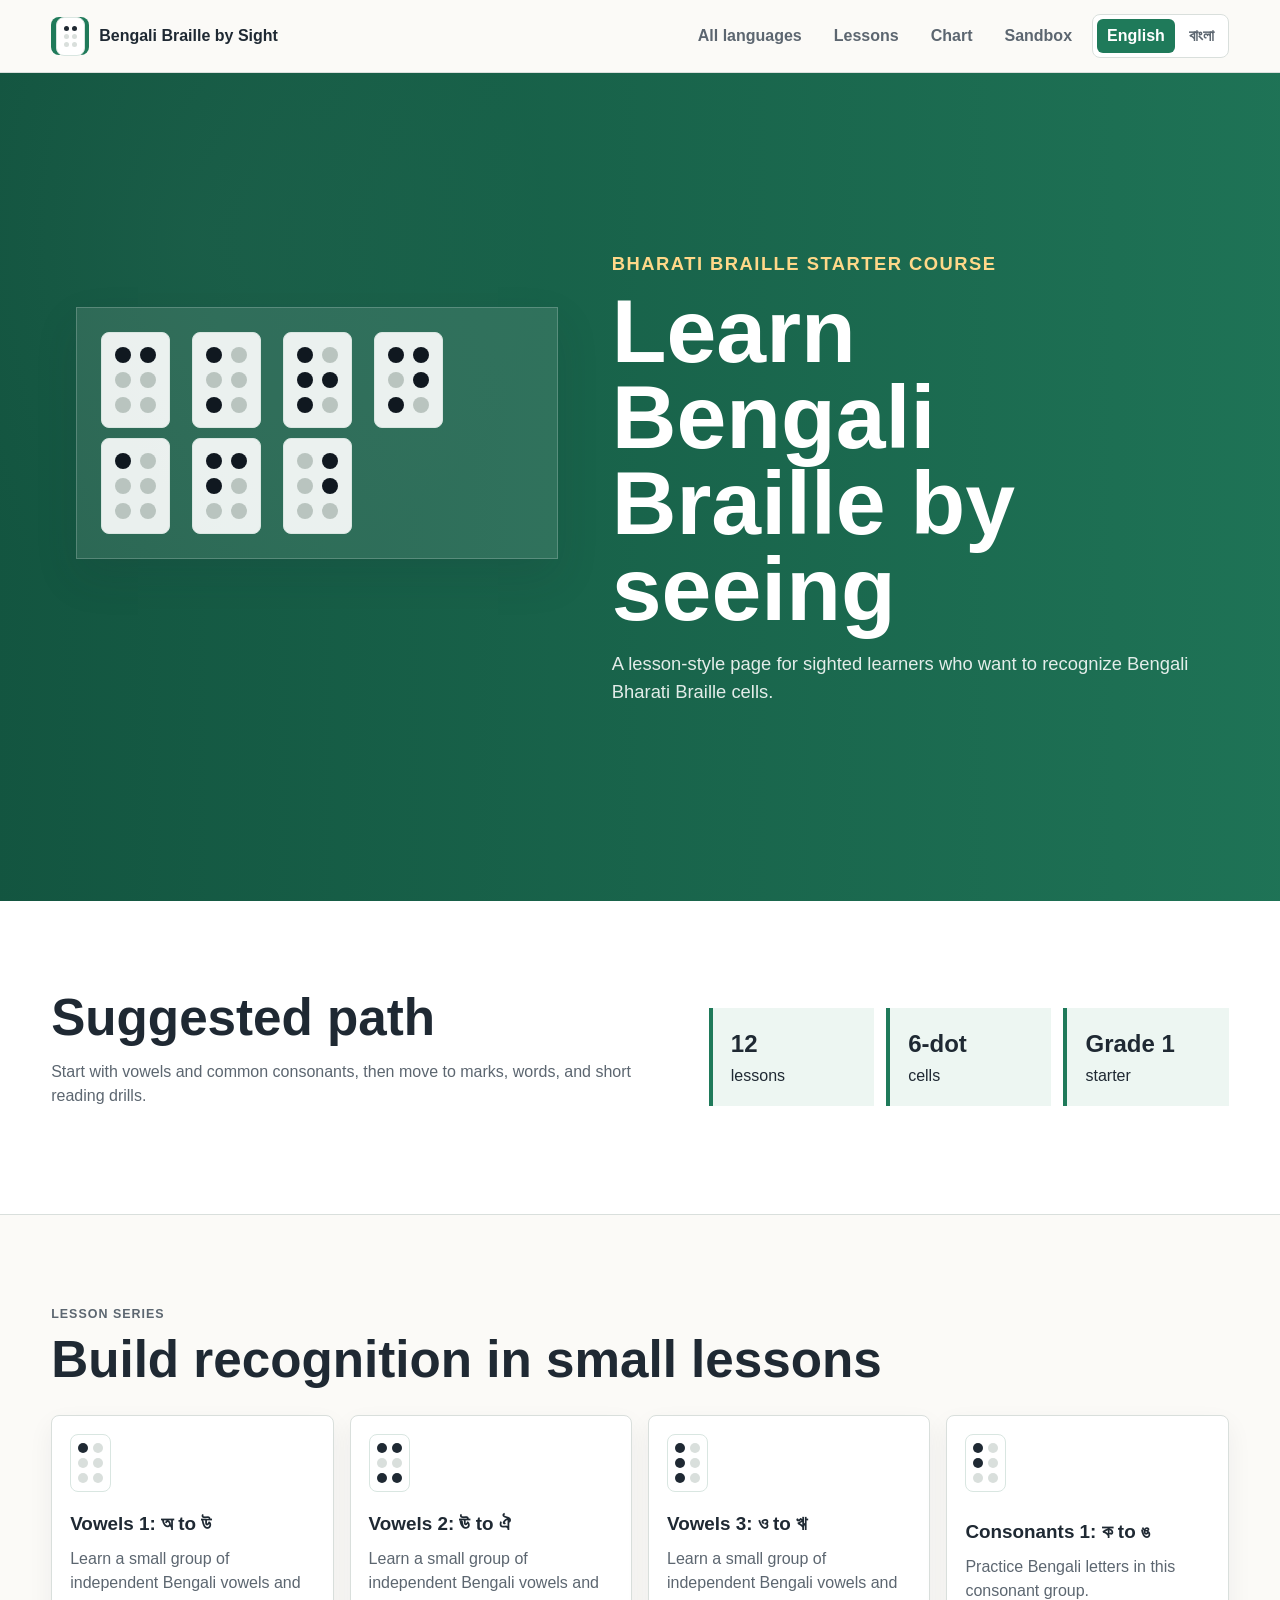
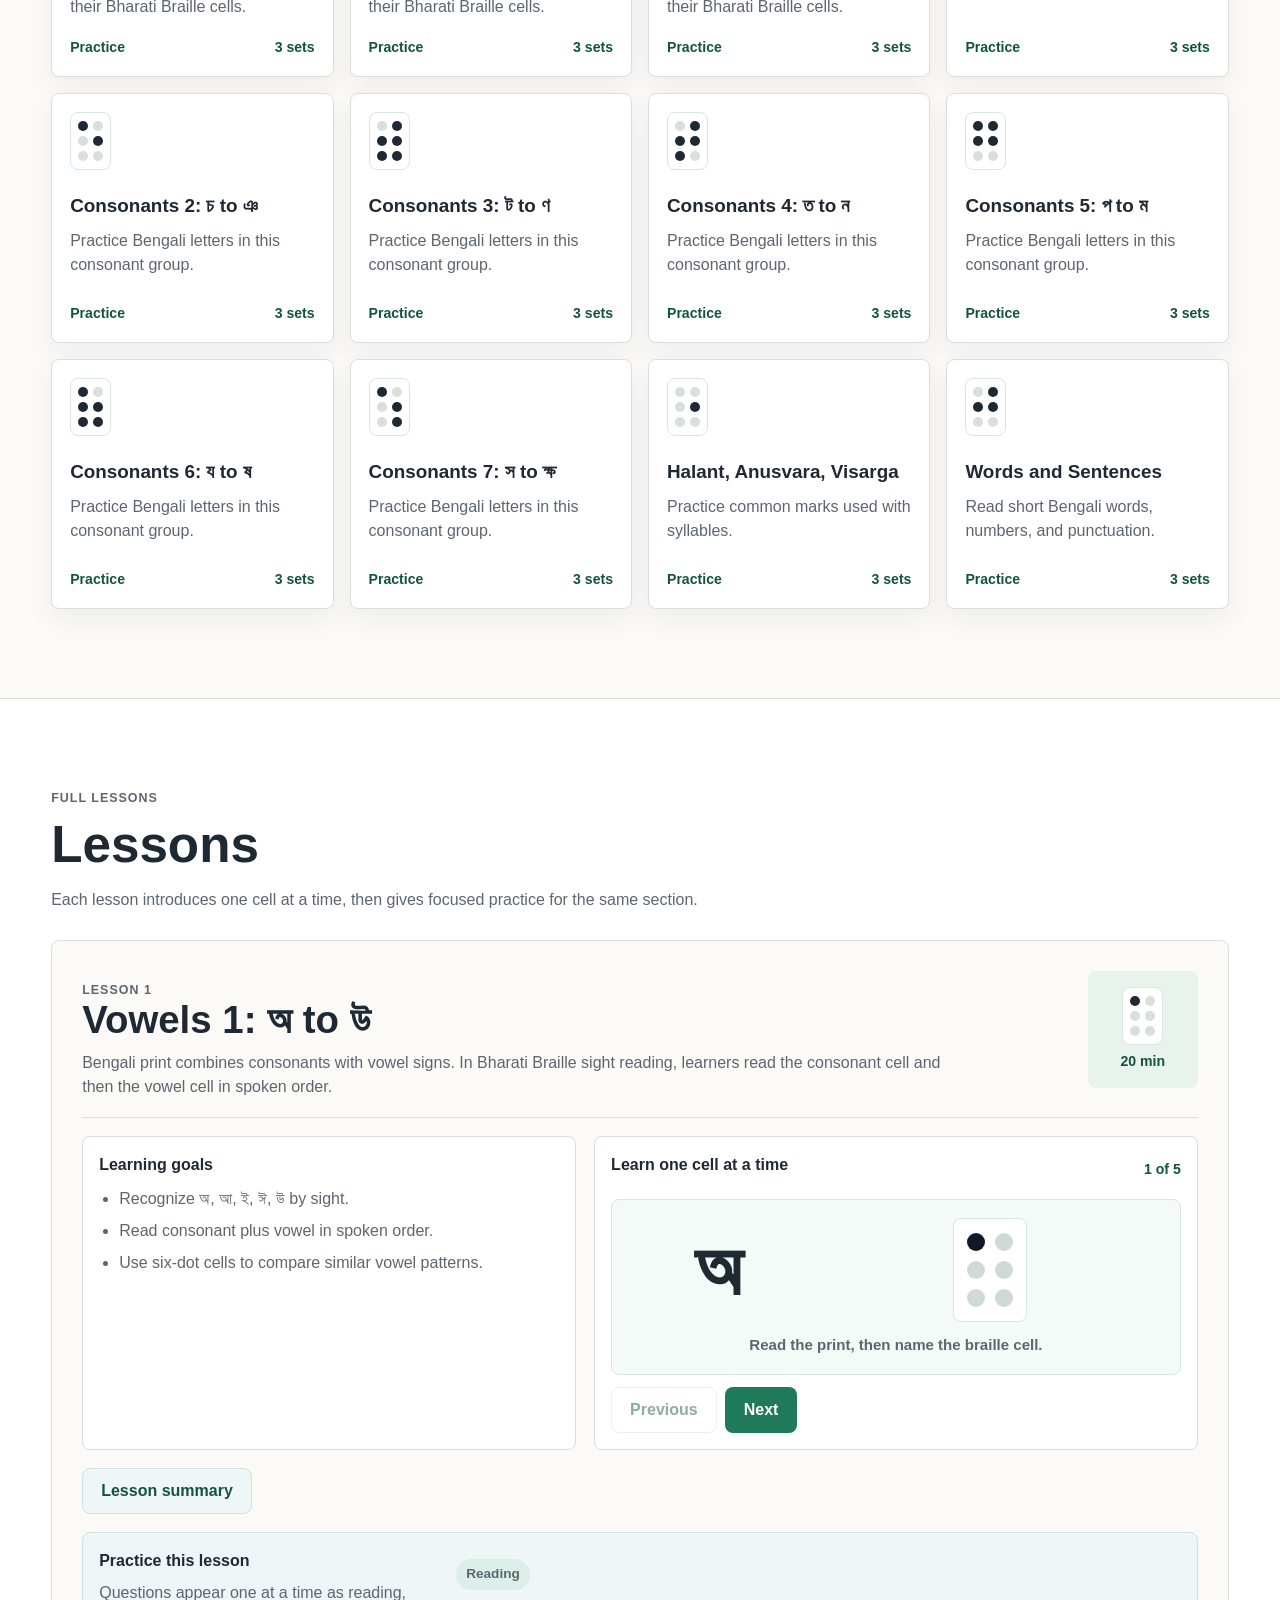
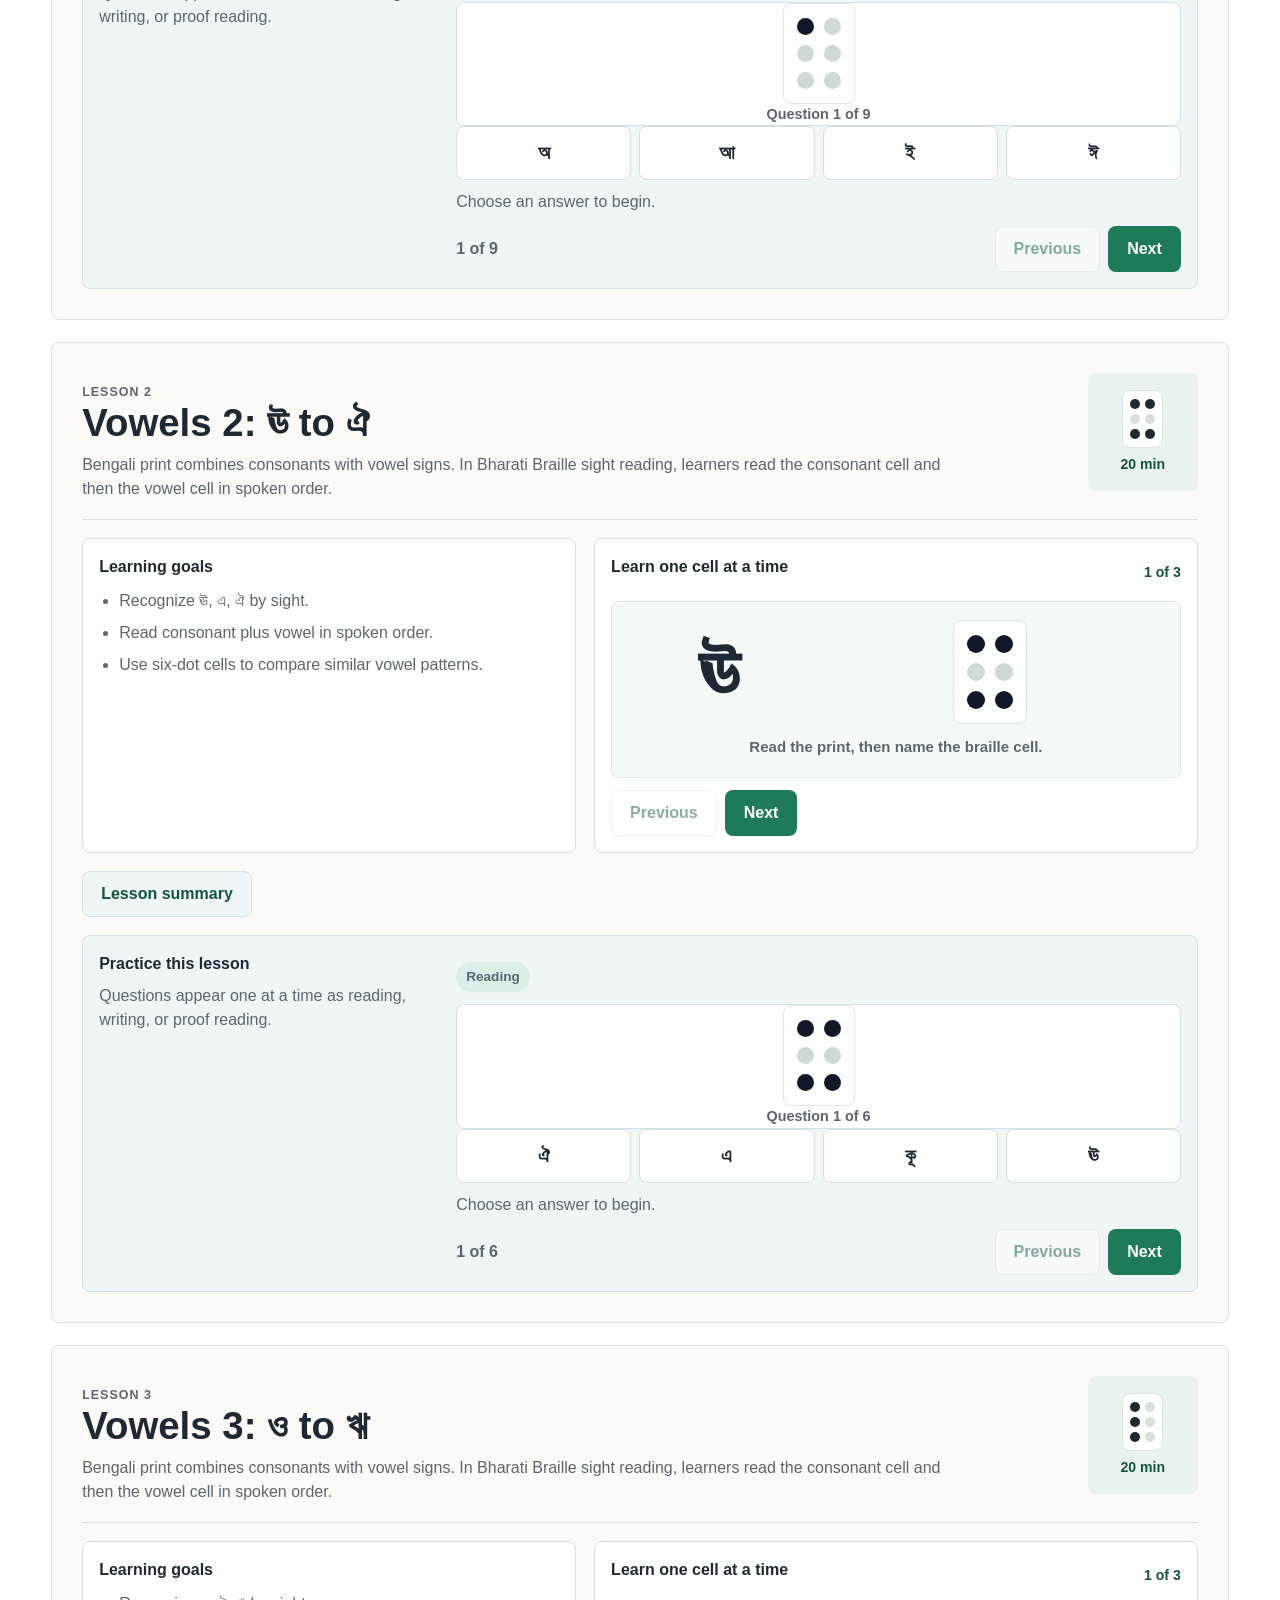
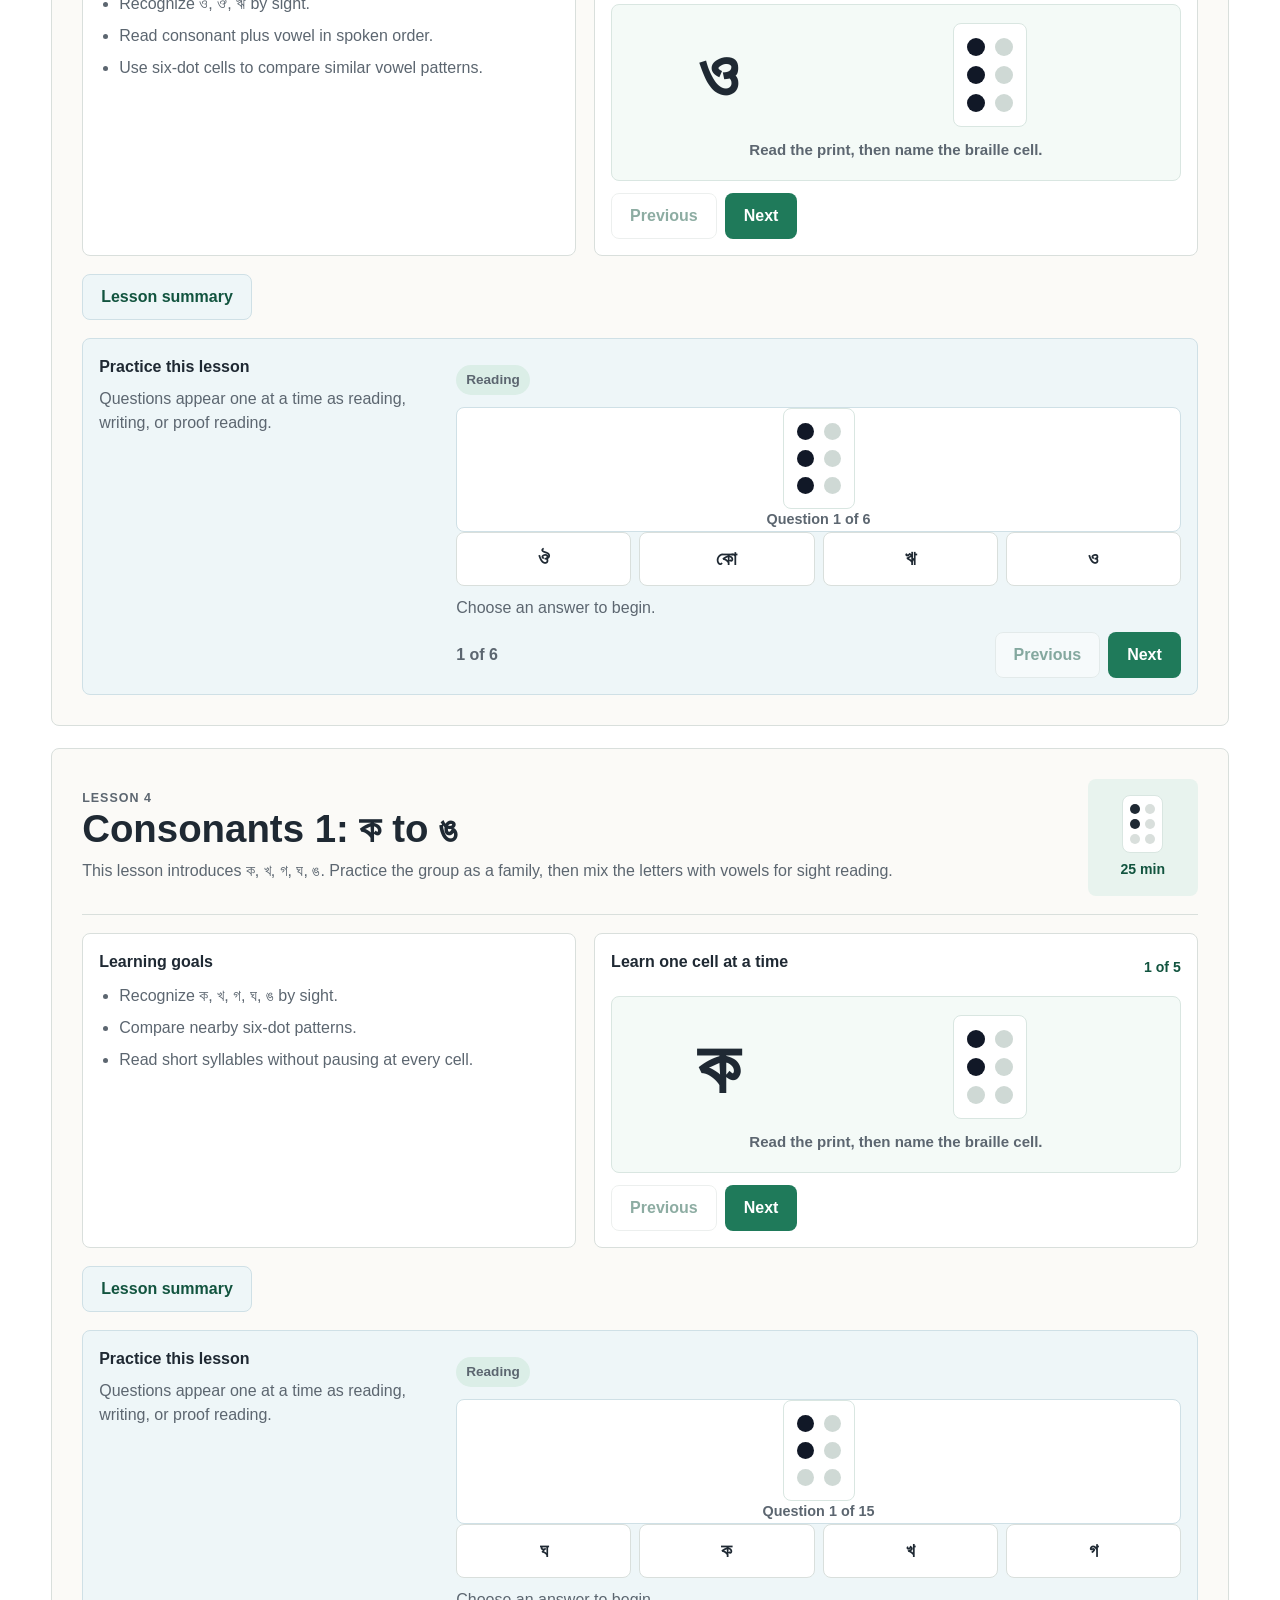
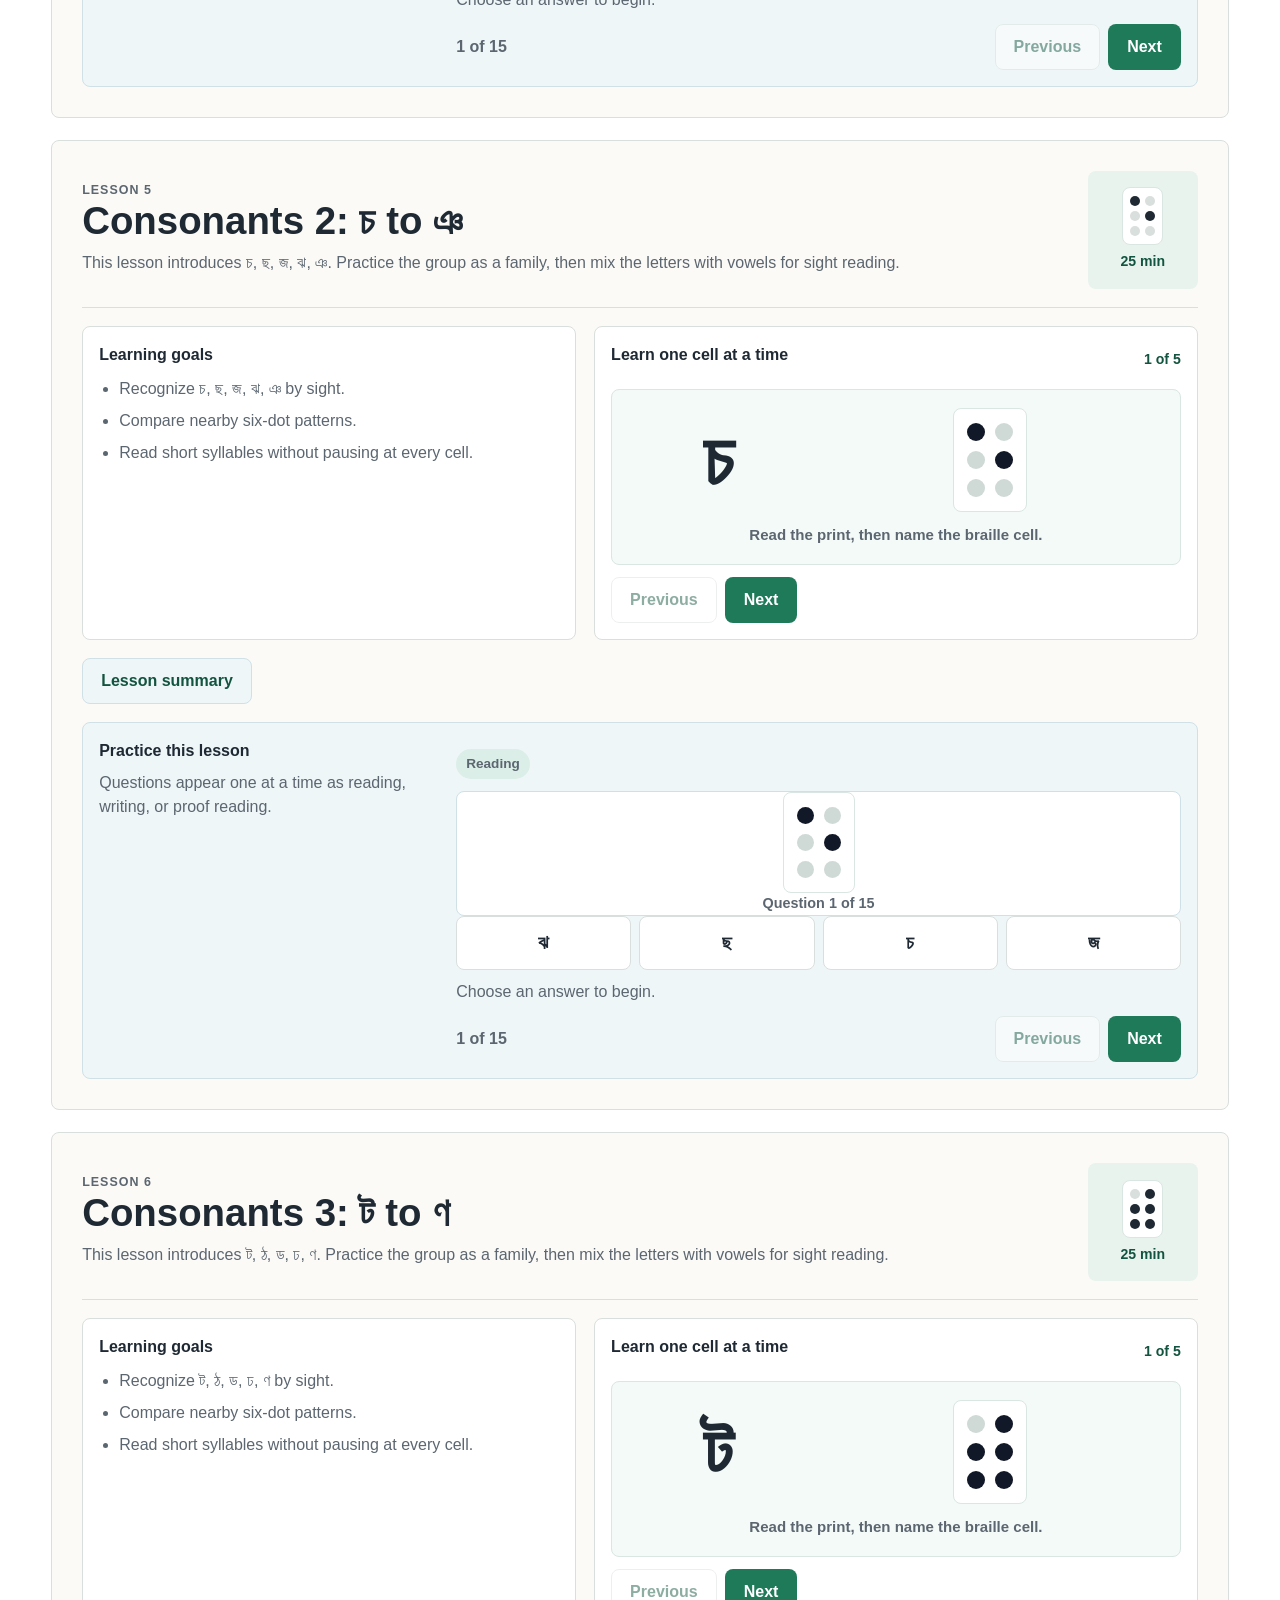
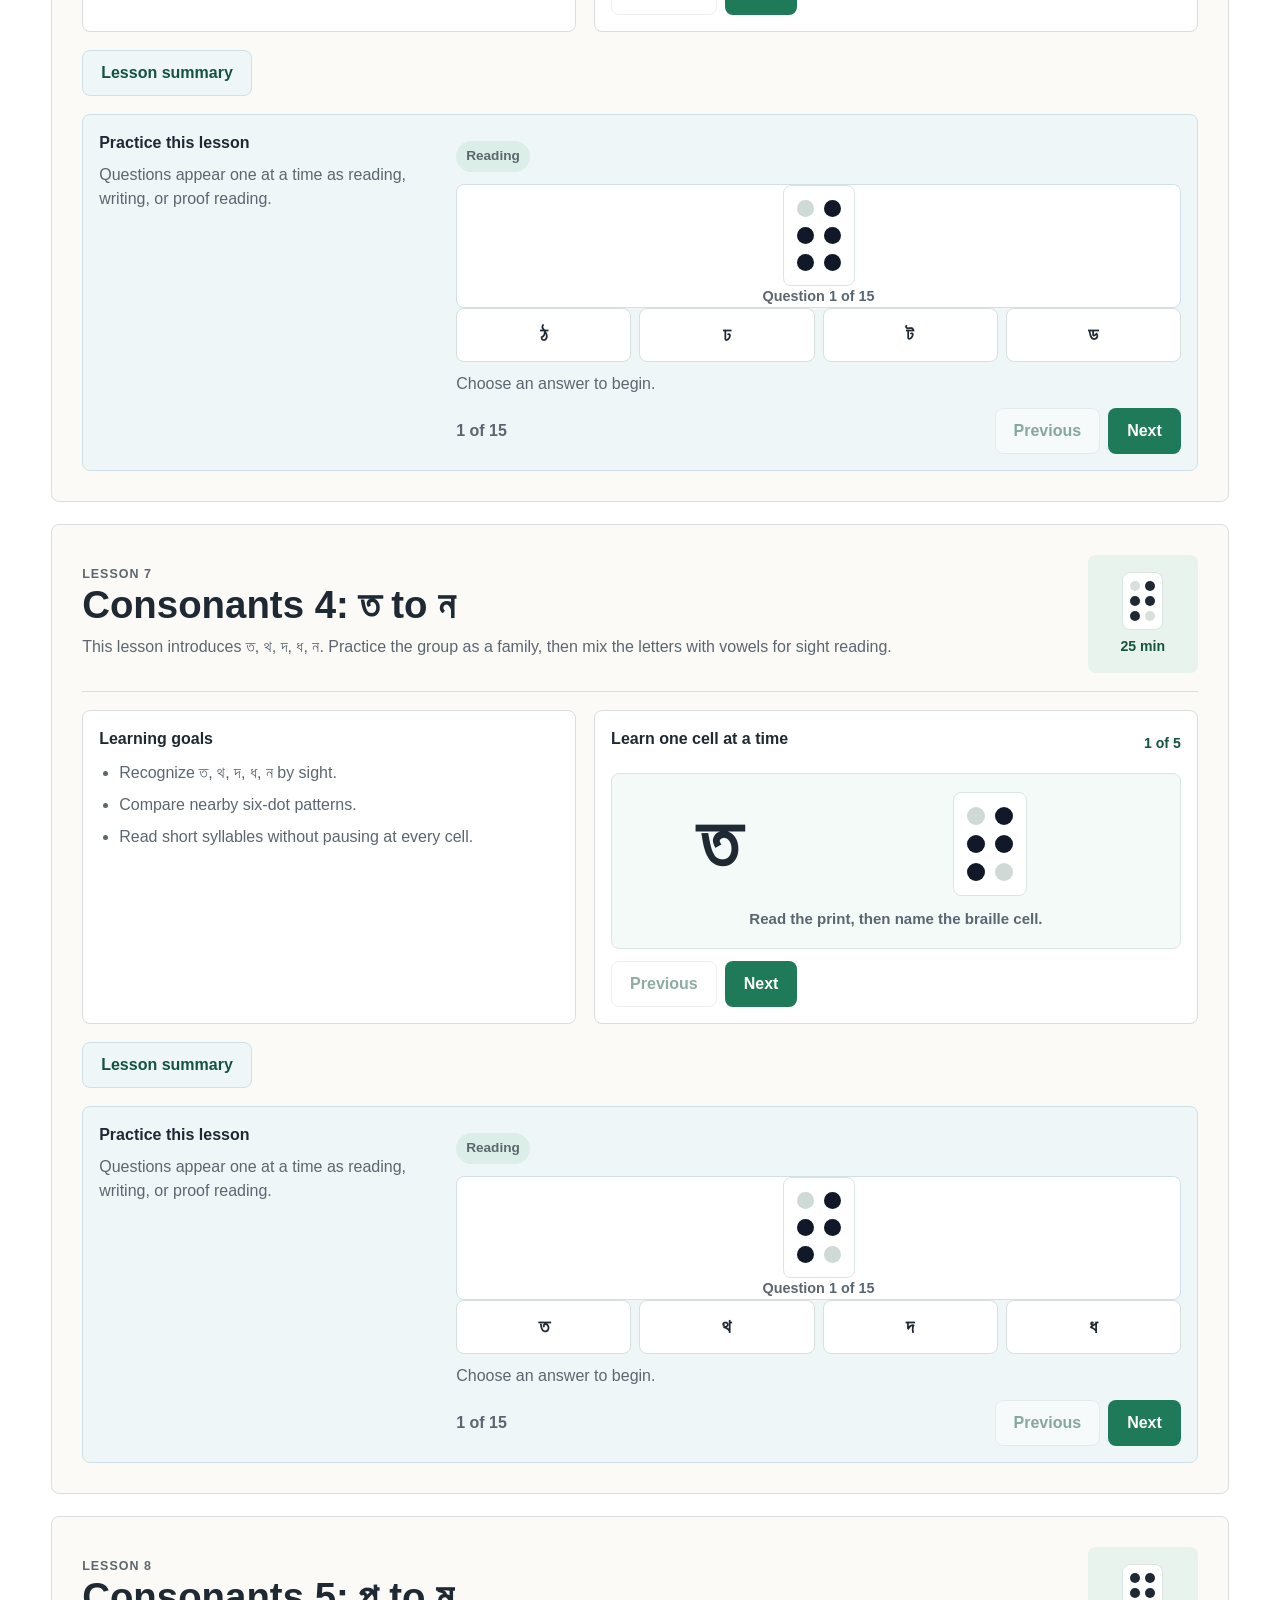
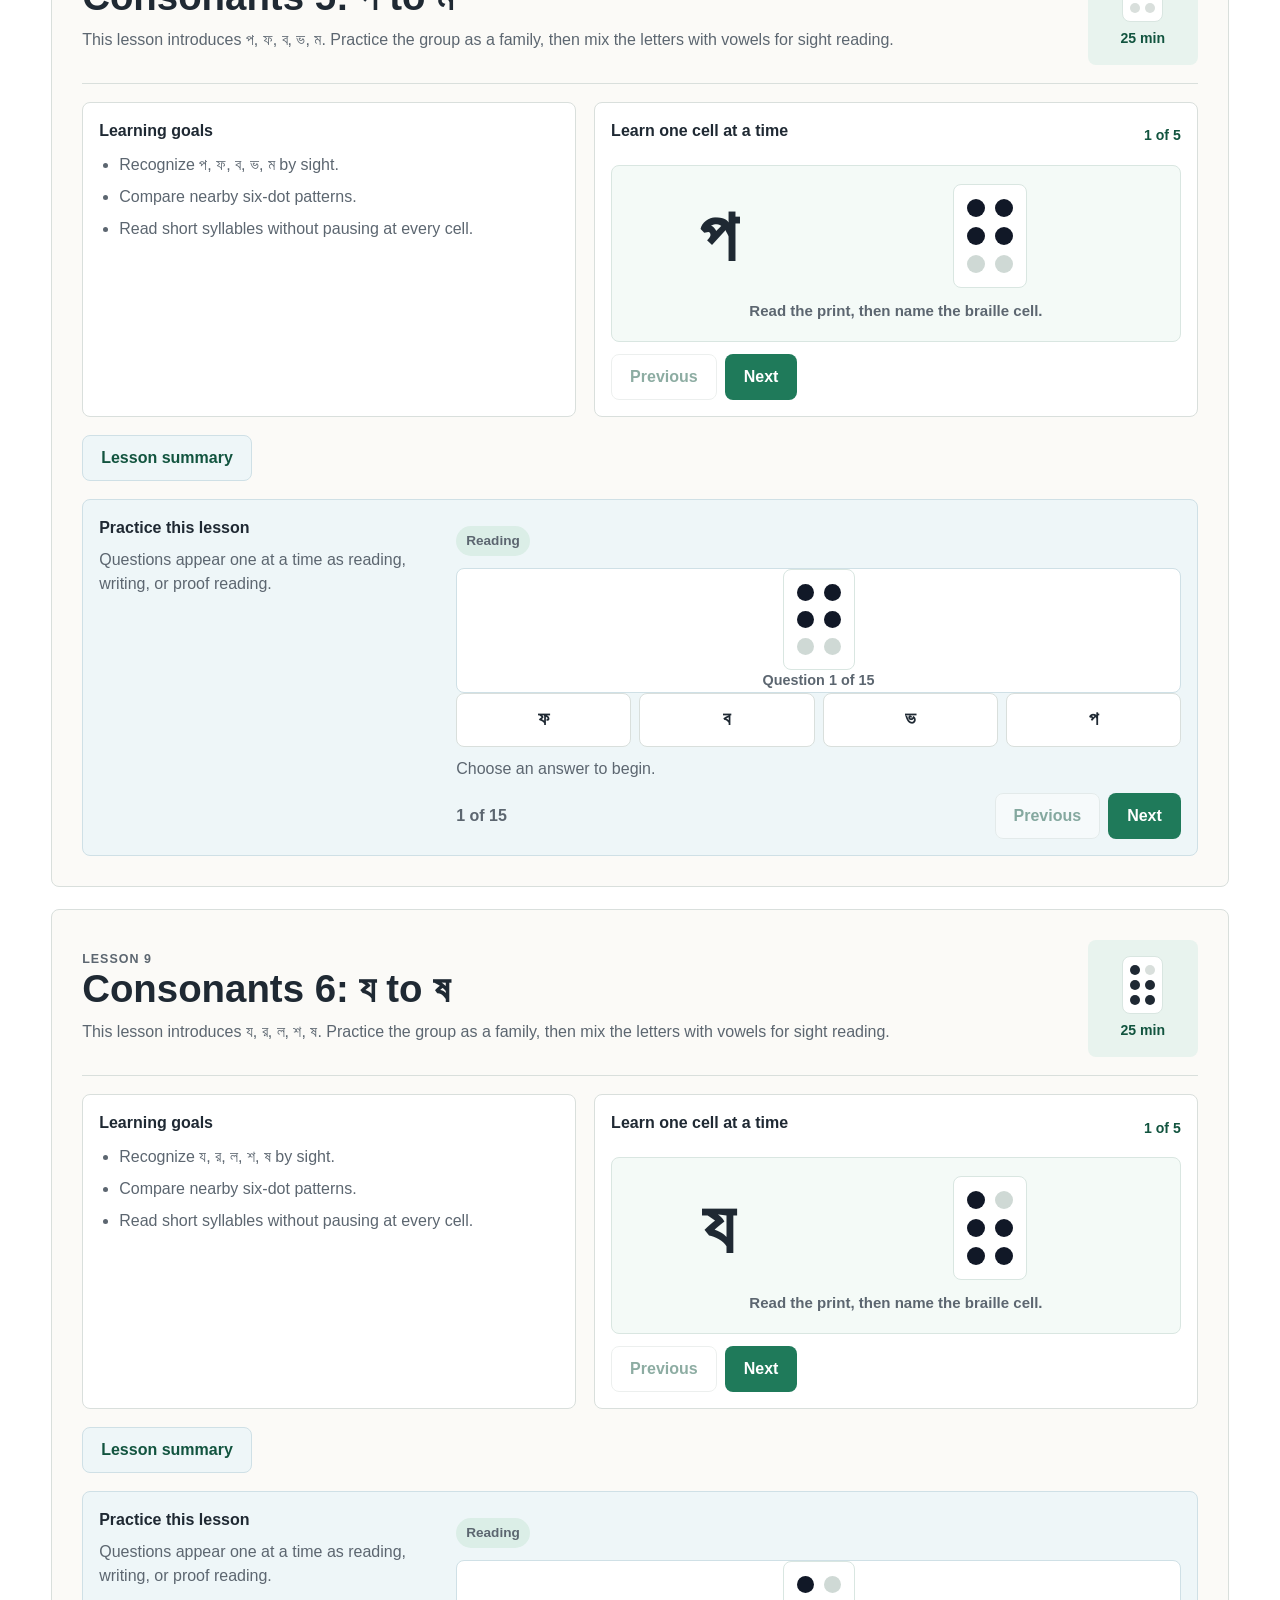
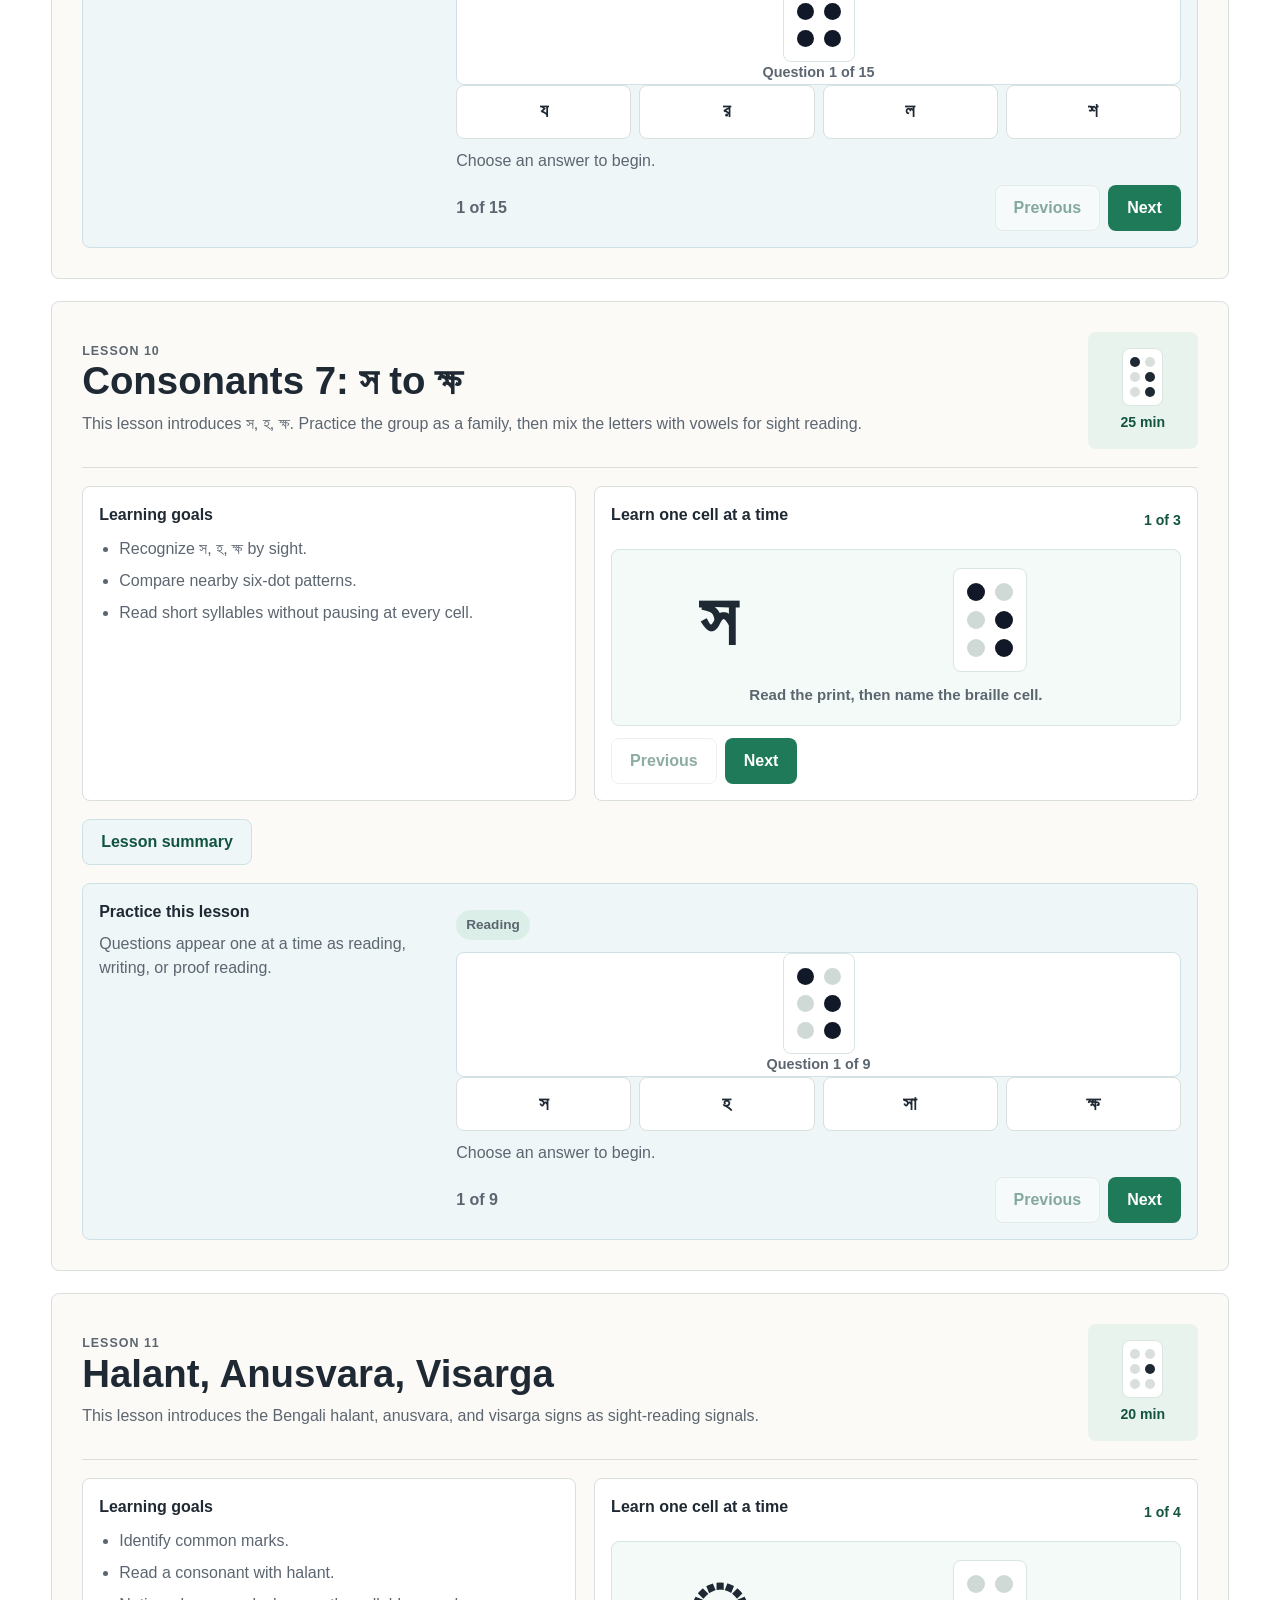
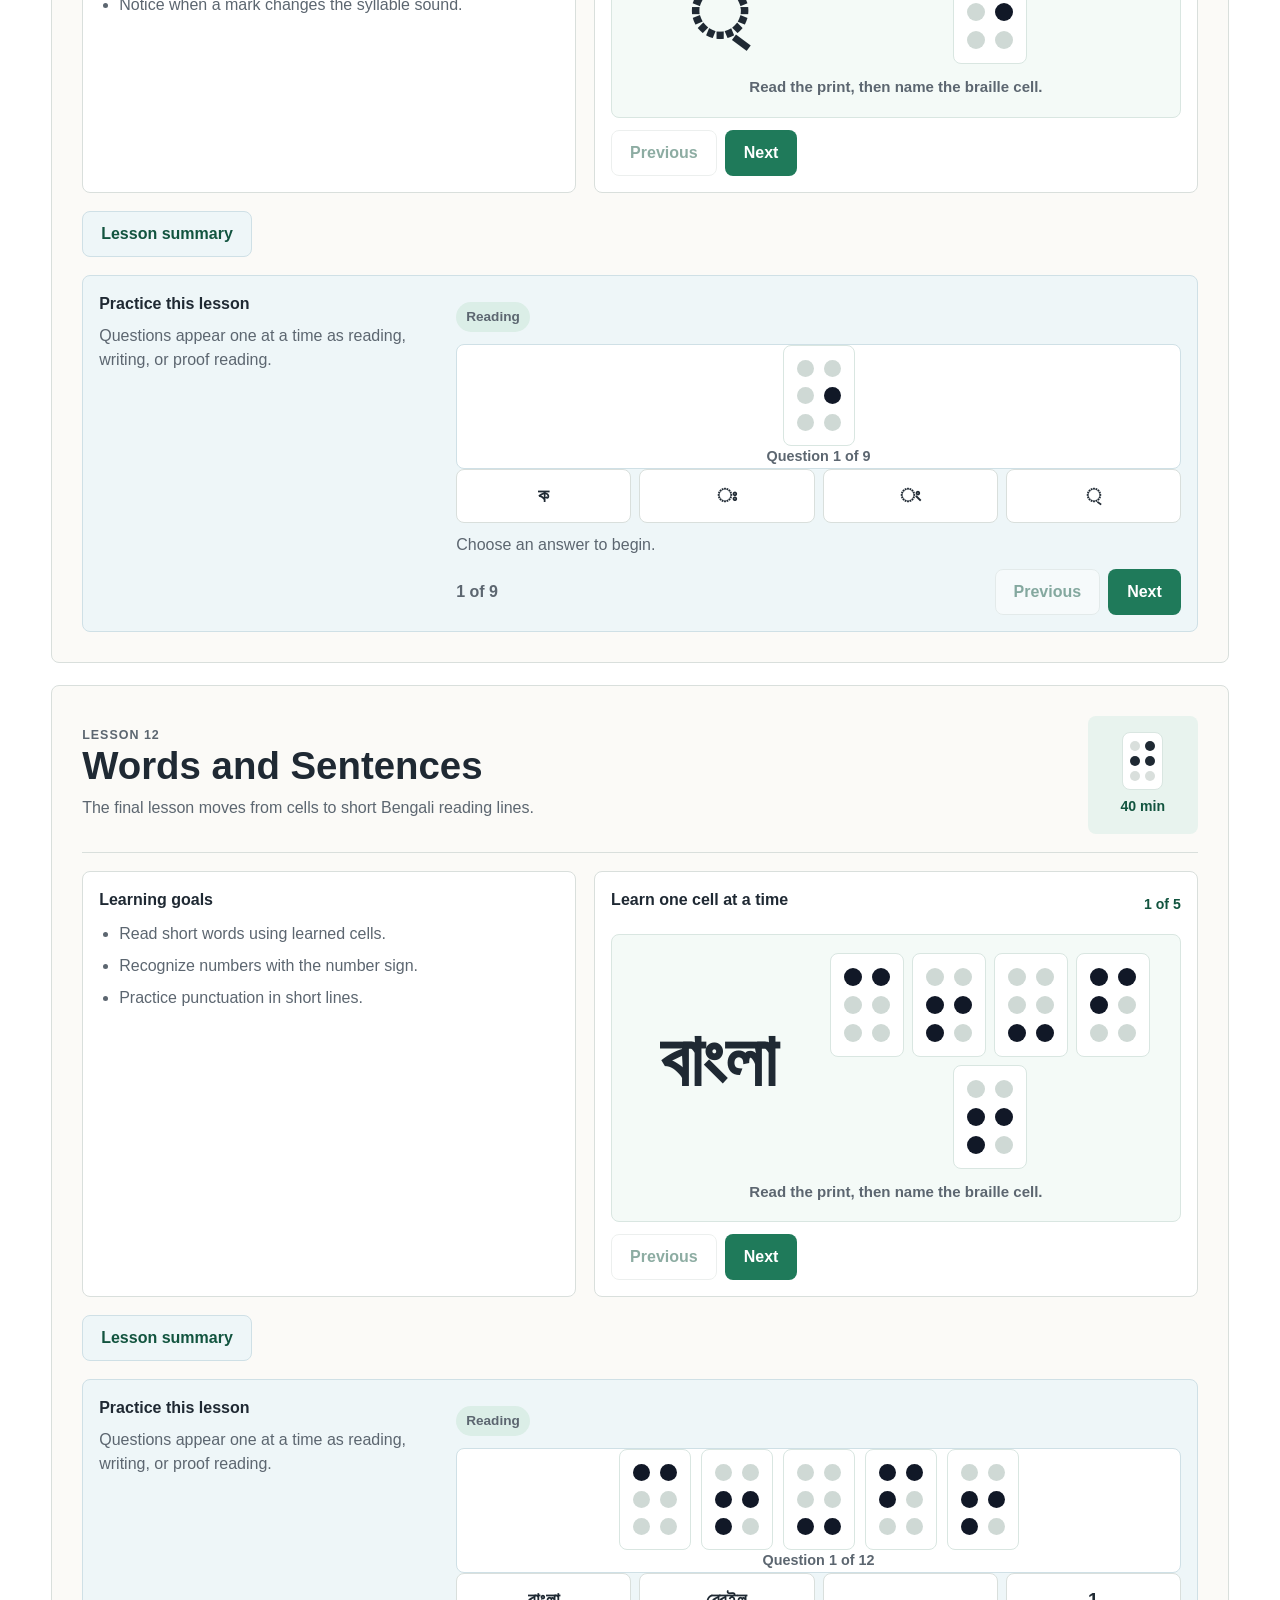
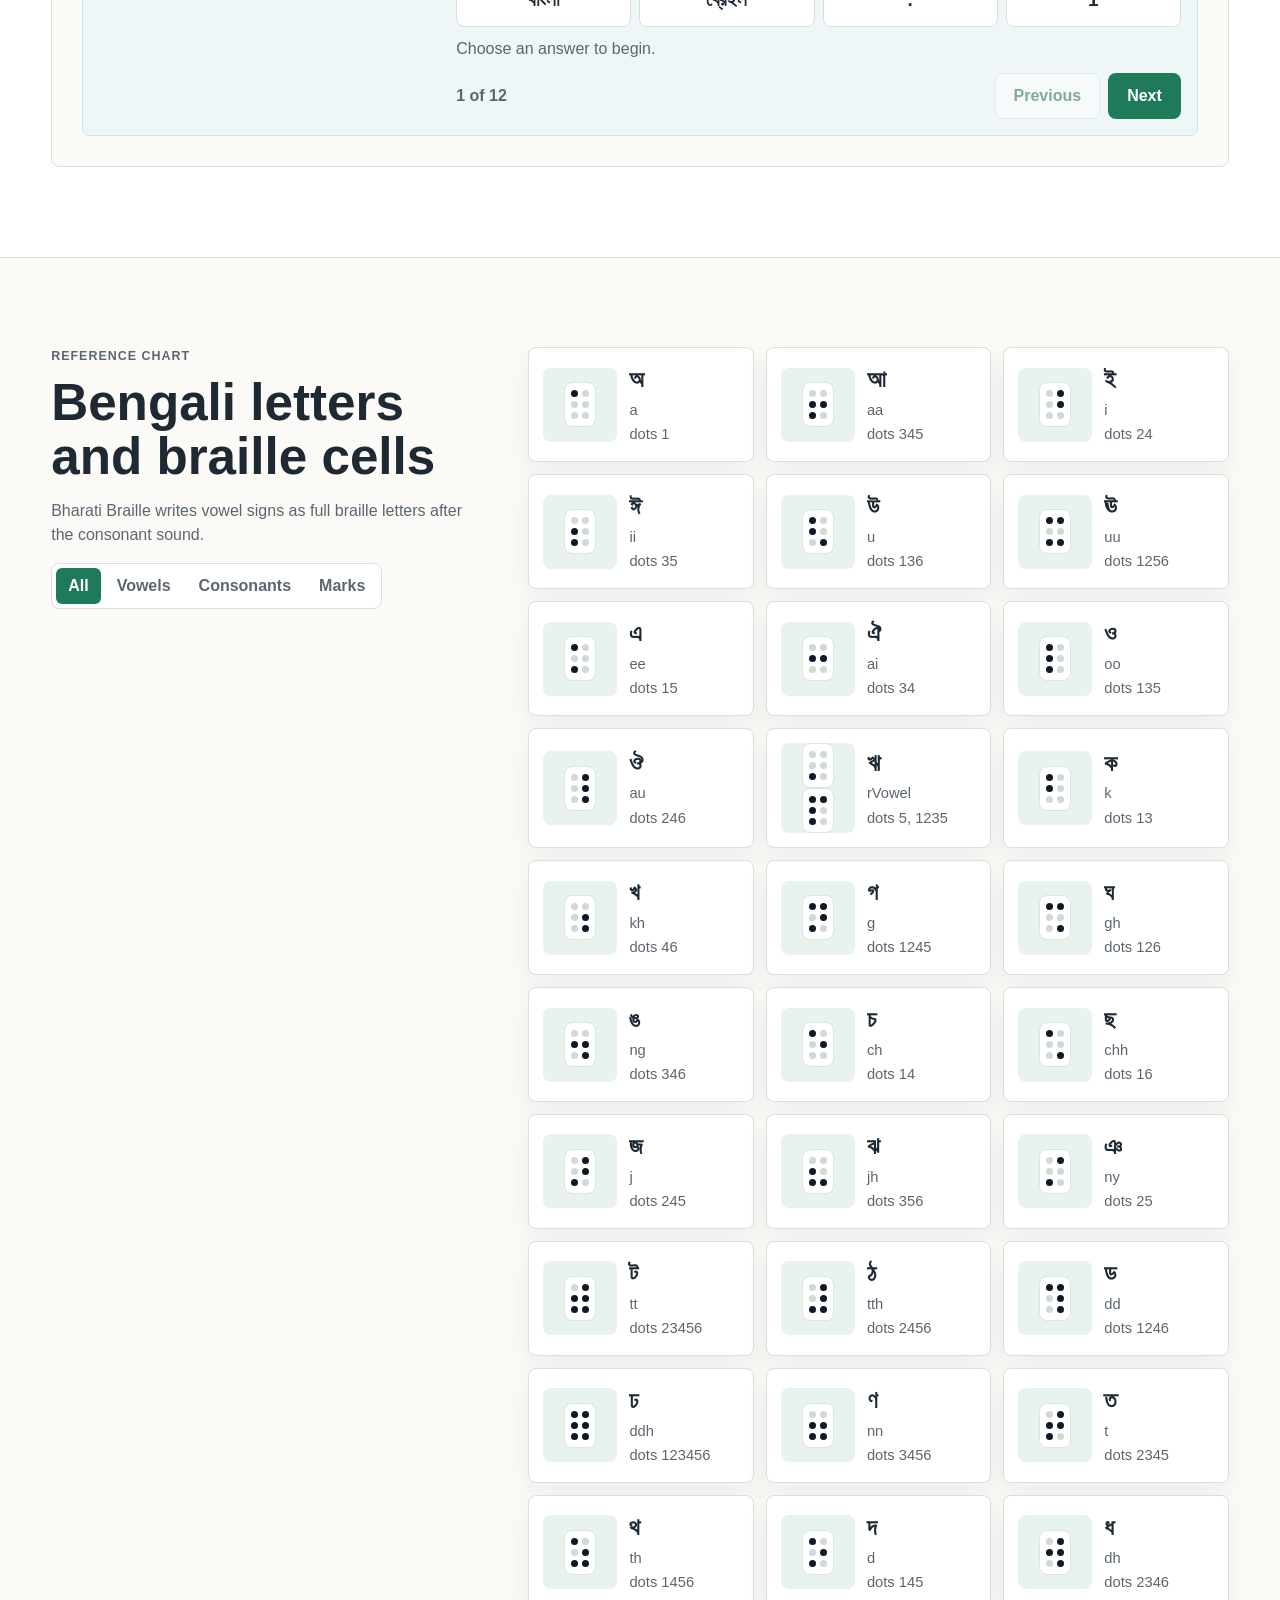
==== commit 934365c6: "Use mixed practice flow across languages" ====
--- a/bengali.html
+++ b/bengali.html
@@ -1 +1 @@
-<!doctype html><html lang="en"><head><meta charset="utf-8"><meta name="viewport" content="width=device-width, initial-scale=1"><title>Bengali Braille by Sight</title><link rel="stylesheet" href="style.css"></head><body data-course="bengali"><header class="site-header"><a class="brand" href="index.html"><span class="brand-mark" data-braille-render="⠃" aria-hidden="true"></span><span id="brandName">Bengali Braille by Sight</span></a><nav aria-label="Primary"><a href="index.html#languages">All languages</a><a href="#workshops">Workshops</a><a href="#chart">Chart</a><a href="#sandbox">Sandbox</a></nav></header><main id="top"><section class="hero" aria-labelledby="hero-title"><div class="hero-art" aria-hidden="true"><div class="braille-ribbon" data-braille-render="⠃ ⠑ ⠝ ⠛ ⠁ ⠇ ⠊"></div></div><div class="hero-copy"><p class="eyebrow" id="courseEyebrow">Bharati Braille starter course</p><h1 id="hero-title">Learn Bengali Braille by seeing</h1><p id="heroCopy"></p></div></section><section class="intro band" aria-labelledby="path-title"><div><h2 id="path-title">Suggested path</h2><p id="pathCopy"></p></div><div class="stats" aria-label="Course summary"><span><strong>8</strong> workshops</span><span><strong>6-dot</strong> cells</span><span><strong>Grade 1</strong> starter</span></div></section><section id="series" class="section"><div class="section-heading"><p class="eyebrow">Workshop series</p><h2>Build recognition in small sets</h2></div><div class="workshop-grid" id="lessonGrid"></div></section><section id="workshops" class="section workshop-detail-section"><div class="section-heading"><p class="eyebrow">Full workshops</p><h2>Workshops</h2><p id="workshopCopy"></p></div><div class="workshop-detail-list" id="workshopDetails"></div></section><div class="modal-backdrop" id="summaryModal" hidden><section class="summary-modal" role="dialog" aria-modal="true" aria-labelledby="summaryTitle"><div class="summary-modal-header"><div><p class="eyebrow">Workshop summary</p><h2 id="summaryTitle">Workshop summary</h2></div><button class="icon-button" type="button" id="closeSummary" aria-label="Close workshop summary">×</button></div><div class="summary-modal-body" id="summaryBody"></div></section></div><section id="chart" class="section split"><div class="section-heading sticky-copy"><p class="eyebrow">Reference chart</p><h2 id="chartTitle">Bengali letters and braille cells</h2><p id="chartCopy"></p><div class="segmented" role="tablist" aria-label="Chart groups"><button class="active" type="button" data-chart-filter="all">All</button><button type="button" data-chart-filter="vowel">Vowels</button><button type="button" data-chart-filter="consonant">Consonants</button><button type="button" data-chart-filter="mark">Marks</button></div></div><div class="chart-panel"><div class="chart-grid" id="chartGrid"></div></div></section><section id="sandbox" class="section split reverse"><div class="sandbox-tool"><label for="kannadaInput" id="sandboxLabel">Bengali print</label><textarea id="kannadaInput" rows="6"></textarea><div class="sandbox-output" aria-label="Braille output"><span id="brailleOutput"></span></div></div><div class="section-heading sticky-copy"><p class="eyebrow">Sandbox</p><h2>Explore print-to-braille order</h2><p id="sandboxCopy"></p></div></section></main><footer class="site-footer"><span id="footerName">Bengali Braille by Sight</span><a href="#top">Back to top</a></footer><script src="multi-course.js?v=coverage-20260615"></script></body></html>
+<!doctype html><html lang="en"><head><meta charset="utf-8"><meta name="viewport" content="width=device-width, initial-scale=1"><title>Bengali Braille by Sight</title><link rel="stylesheet" href="style.css?v=mixed-practice-20260617"></head><body data-course="bengali"><header class="site-header"><a class="brand" href="index.html"><span class="brand-mark" data-braille-render="⠃" aria-hidden="true"></span><span id="brandName">Bengali Braille by Sight</span></a><nav aria-label="Primary"><a href="index.html#languages">All languages</a><a href="#lessons">Lessons</a><a href="#chart">Chart</a><a href="#sandbox">Sandbox</a></nav></header><main id="top"><section class="hero" aria-labelledby="hero-title"><div class="hero-art" aria-hidden="true"><div class="braille-ribbon" data-braille-render="⠃ ⠑ ⠝ ⠛ ⠁ ⠇ ⠊"></div></div><div class="hero-copy"><p class="eyebrow" id="courseEyebrow">Bharati Braille starter course</p><h1 id="hero-title">Learn Bengali Braille by seeing</h1><p id="heroCopy"></p></div></section><section class="intro band" aria-labelledby="path-title"><div><h2 id="path-title">Suggested path</h2><p id="pathCopy"></p></div><div class="stats" aria-label="Course summary"><span><strong>8</strong> lessons</span><span><strong>6-dot</strong> cells</span><span><strong>Grade 1</strong> starter</span></div></section><section id="series" class="section"><div class="section-heading"><p class="eyebrow">Lesson series</p><h2>Build recognition in small lessons</h2></div><div class="lesson-grid" id="lessonGrid"></div></section><section id="lessons" class="section lesson-detail-section"><div class="section-heading"><p class="eyebrow">Full lessons</p><h2>Lessons</h2><p id="lessonCopy"></p></div><div class="lesson-detail-list" id="lessonDetails"></div></section><div class="modal-backdrop" id="summaryModal" hidden><section class="summary-modal" role="dialog" aria-modal="true" aria-labelledby="summaryTitle"><div class="summary-modal-header"><div><p class="eyebrow">Lesson summary</p><h2 id="summaryTitle">Lesson summary</h2></div><button class="icon-button" type="button" id="closeSummary" aria-label="Close lesson summary">×</button></div><div class="summary-modal-body" id="summaryBody"></div></section></div><section id="chart" class="section split"><div class="section-heading sticky-copy"><p class="eyebrow">Reference chart</p><h2 id="chartTitle">Bengali letters and braille cells</h2><p id="chartCopy"></p><div class="segmented" role="tablist" aria-label="Chart groups"><button class="active" type="button" data-chart-filter="all">All</button><button type="button" data-chart-filter="vowel">Vowels</button><button type="button" data-chart-filter="consonant">Consonants</button><button type="button" data-chart-filter="mark">Marks</button></div></div><div class="chart-panel"><div class="chart-grid" id="chartGrid"></div></div></section><section id="sandbox" class="section split reverse"><div class="sandbox-tool"><label for="kannadaInput" id="sandboxLabel">Bengali print</label><textarea id="kannadaInput" rows="6"></textarea><div class="sandbox-output" aria-label="Braille output"><span id="brailleOutput"></span></div></div><div class="section-heading sticky-copy"><p class="eyebrow">Sandbox</p><h2>Explore print-to-braille order</h2><p id="sandboxCopy"></p></div></section></main><footer class="site-footer"><span id="footerName">Bengali Braille by Sight</span><a href="#top">Back to top</a></footer><script src="multi-course.js?v=mixed-practice-20260617"></script></body></html>
--- a/style.css
+++ b/style.css
@@ -441,13 +441,13 @@
   margin-bottom: 28px;
 }
 
-.workshop-grid {
+.lesson-grid {
   display: grid;
   grid-template-columns: repeat(4, minmax(0, 1fr));
   gap: 16px;
 }
 
-.workshop-card,
+.lesson-card,
 .chart-card,
 .sandbox-tool,
 .note-grid article {
@@ -457,13 +457,13 @@
   box-shadow: 0 10px 26px rgba(31, 41, 51, 0.06);
 }
 
-.workshop-card {
+.lesson-card {
   display: grid;
   min-height: 250px;
   padding: 18px;
 }
 
-.workshop-icon {
+.lesson-icon {
   align-self: start;
   color: var(--green);
   font-family: "Segoe UI Symbol", "Nirmala UI", sans-serif;
@@ -471,27 +471,27 @@
   line-height: 1;
 }
 
-.workshop-card h3 {
+.lesson-card h3 {
   margin: 18px 0 8px;
   font-size: 1.18rem;
 }
 
-.workshop-card p {
-  margin: 0;
-  color: var(--muted);
-}
-
-.workshop-card a {
+.lesson-card p {
+  margin: 0;
+  color: var(--muted);
+}
+
+.lesson-card a {
   color: var(--green-deep);
   text-decoration: none;
 }
 
-.workshop-card a:hover,
-.workshop-card a:focus-visible {
+.lesson-card a:hover,
+.lesson-card a:focus-visible {
   text-decoration: underline;
 }
 
-.workshop-meta {
+.lesson-meta {
   align-self: end;
   display: flex;
   justify-content: space-between;
@@ -502,24 +502,24 @@
   font-weight: 800;
 }
 
-.workshop-detail-section {
+.lesson-detail-section {
   background: #fff;
   border-block: 1px solid var(--line);
 }
 
-.workshop-detail-list {
+.lesson-detail-list {
   display: grid;
   gap: 22px;
 }
 
-.workshop-detail {
+.lesson-detail {
   padding: clamp(18px, 3vw, 30px);
   border: 1px solid var(--line);
   border-radius: 8px;
   background: #fbfaf7;
 }
 
-.workshop-detail-header {
+.lesson-detail-header {
   display: grid;
   grid-template-columns: minmax(0, 1fr) auto;
   gap: 20px;
@@ -528,25 +528,25 @@
   border-bottom: 1px solid var(--line);
 }
 
-.workshop-detail h3 {
+.lesson-detail h3 {
   margin: 0;
   font-size: clamp(1.7rem, 3vw, 2.6rem);
   line-height: 1.08;
   letter-spacing: 0;
 }
 
-.workshop-detail h4 {
+.lesson-detail h4 {
   margin: 0 0 10px;
   font-size: 1rem;
 }
 
-.workshop-detail p {
+.lesson-detail p {
   max-width: 860px;
   margin: 10px 0 0;
   color: var(--muted);
 }
 
-.workshop-badge {
+.lesson-badge {
   display: grid;
   justify-items: center;
   gap: 6px;
@@ -557,13 +557,13 @@
   color: var(--green-deep);
 }
 
-.workshop-badge span {
+.lesson-badge span {
   font-family: "Segoe UI Symbol", "Nirmala UI", sans-serif;
   font-size: 3.2rem;
   line-height: 1;
 }
 
-.workshop-badge strong {
+.lesson-badge strong {
   font-size: 0.88rem;
 }
 
@@ -802,10 +802,29 @@
   gap: 12px;
 }
 
+.practice-type-label {
+  margin: 0;
+  width: fit-content;
+  padding: 5px 10px;
+  border-radius: 999px;
+  background: #dbeee7;
+  color: var(--green);
+  font-size: 0.85rem;
+  font-weight: 900;
+}
+
+.practice-prompt,
+.writing-feedback,
+.proof-feedback {
+  margin: 0;
+  color: var(--muted);
+  font-weight: 800;
+}
+
 .section-quiz-prompt {
   display: grid;
   place-items: center;
-  min-height: 150px;
+  min-height: 120px;
   border: 1px solid #cfe0e6;
   border-radius: 8px;
   background: #fff;
@@ -862,6 +881,78 @@
   background: #fbecf0;
 }
 
+.writing-cells,
+.proof-cells {
+  display: flex;
+  flex-wrap: wrap;
+  gap: 8px;
+  align-items: center;
+}
+
+.writing-cell {
+  display: grid;
+  grid-template-columns: repeat(2, 26px);
+  grid-template-rows: repeat(3, 26px);
+  gap: 5px;
+  padding: 8px;
+  border: 1px solid var(--line);
+  border-radius: 8px;
+  background: #f8fbfa;
+}
+
+.writing-dot {
+  width: 26px;
+  height: 26px;
+  border: 1px solid #aab8b2;
+  border-radius: 50%;
+  background: #d9dfdc;
+  color: #29363d;
+  font-size: 0.72rem;
+  font-weight: 900;
+  cursor: pointer;
+}
+
+.writing-dot.active {
+  background: #111827;
+  color: #fff;
+}
+
+.proof-cell {
+  padding: 6px;
+  border: 1px solid var(--line);
+  border-radius: 8px;
+  background: #fff;
+  cursor: pointer;
+}
+
+.proof-cell.correct {
+  border-color: var(--green);
+  background: #e8f3ee;
+}
+
+.proof-cell.incorrect {
+  border-color: var(--rose);
+  background: #fbecf0;
+}
+
+.proof-dot-choices {
+  display: flex;
+  flex-wrap: wrap;
+  gap: 8px;
+}
+
+.proof-dot-choices label {
+  display: inline-flex;
+  align-items: center;
+  gap: 5px;
+  min-height: 34px;
+  padding: 5px 9px;
+  border: 1px solid var(--line);
+  border-radius: 8px;
+  background: #fff;
+  font-weight: 850;
+}
+
 .section-quiz-footer {
   display: flex;
   align-items: center;
@@ -1066,7 +1157,7 @@
     min-height: 300px;
   }
 
-  .workshop-grid,
+  .lesson-grid,
   .chart-grid,
   .language-grid,
   .practice-set-grid,
@@ -1098,7 +1189,7 @@
   }
 
   .stats,
-  .workshop-grid,
+  .lesson-grid,
   .chart-grid,
   .language-grid,
   .practice-set-grid,
@@ -1114,11 +1205,11 @@
     flex-direction: column;
   }
 
-  .workshop-detail-header {
+  .lesson-detail-header {
     grid-template-columns: 1fr;
   }
 
-  .workshop-badge {
+  .lesson-badge {
     justify-items: start;
     grid-template-columns: auto auto;
     width: 100%;
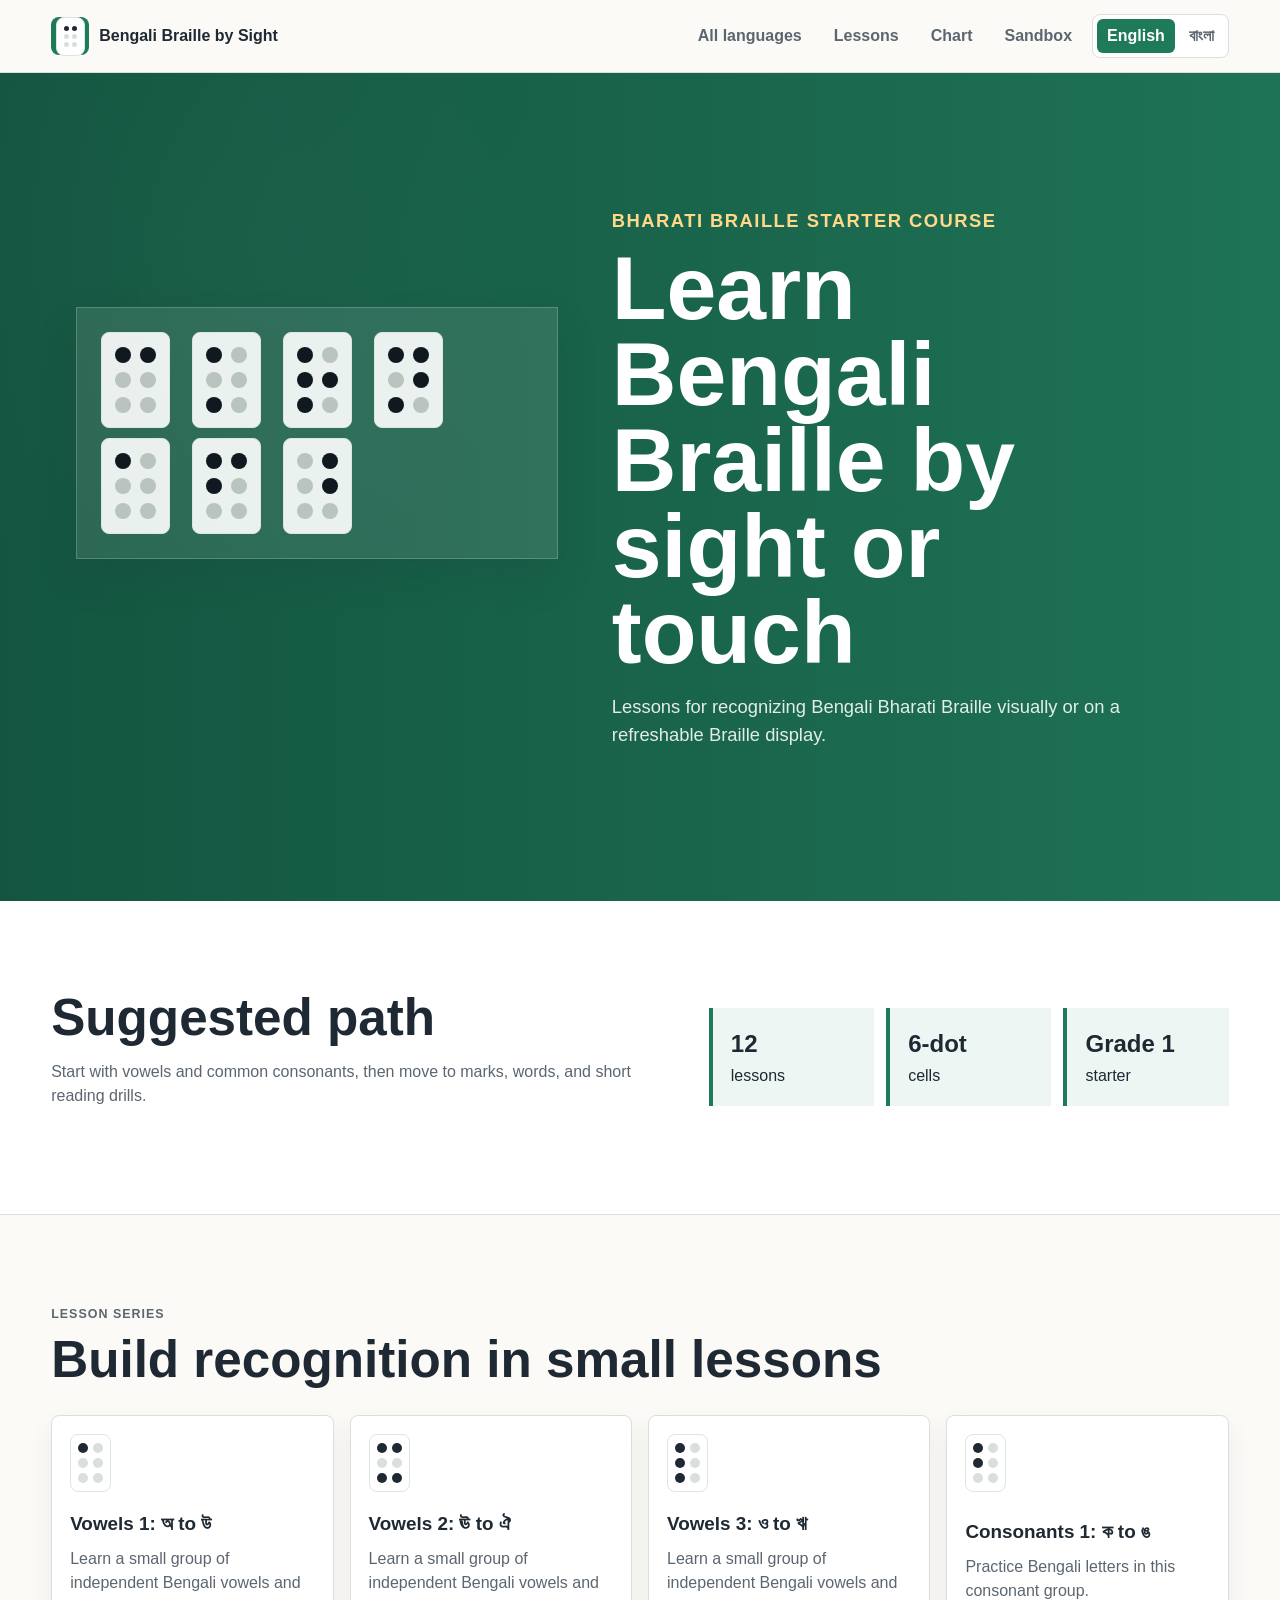
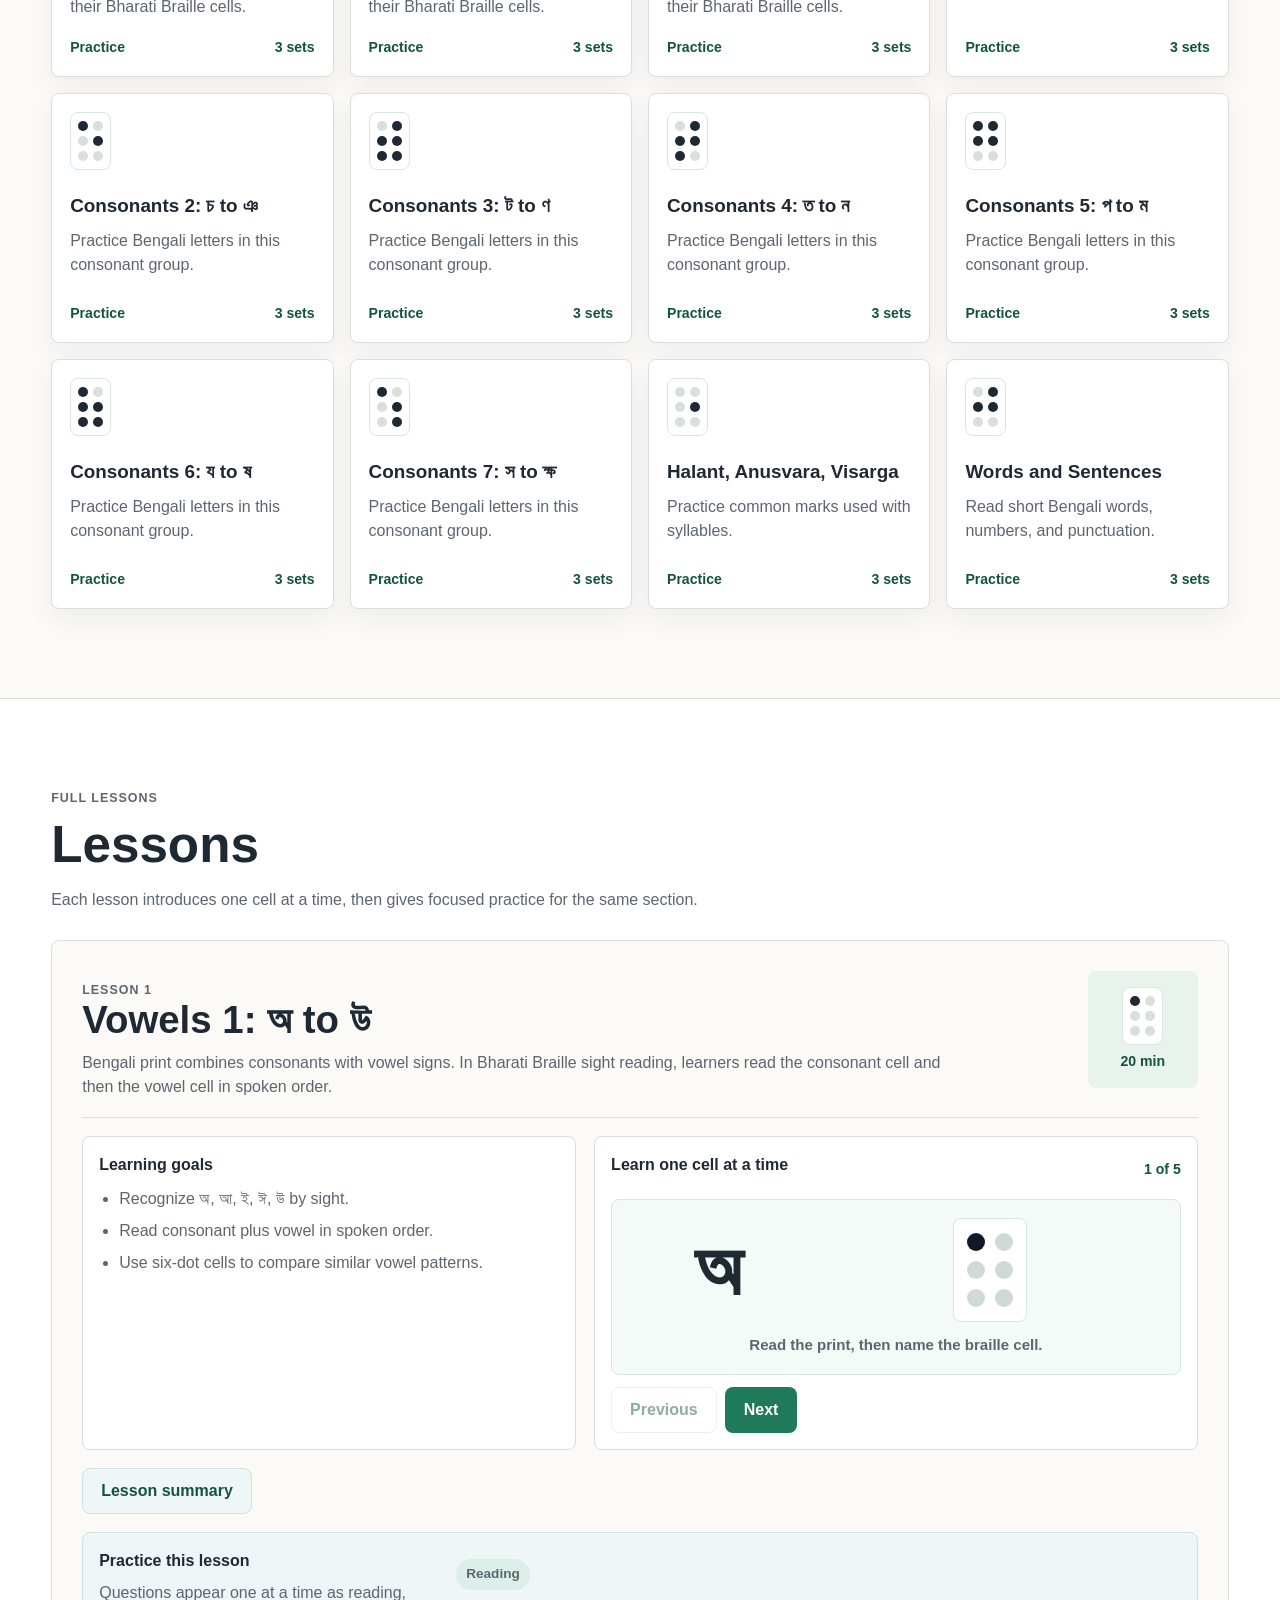
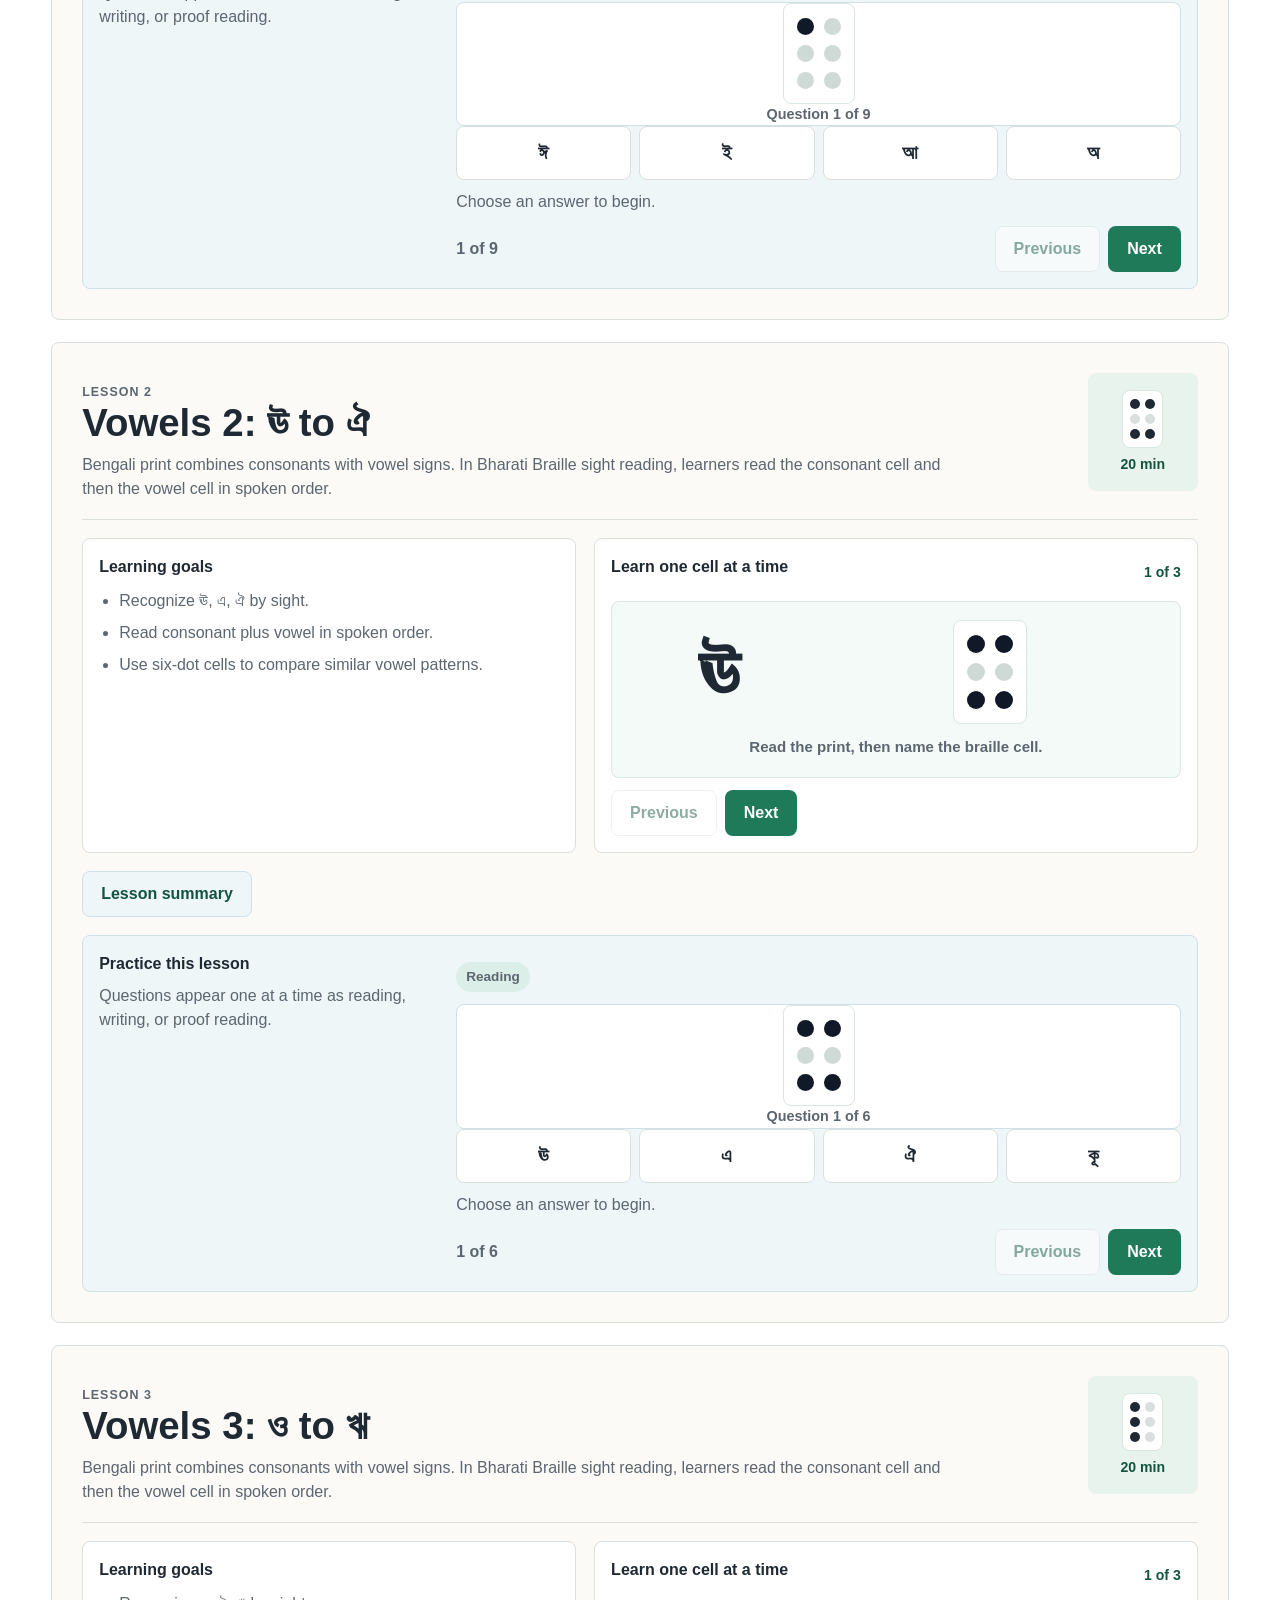
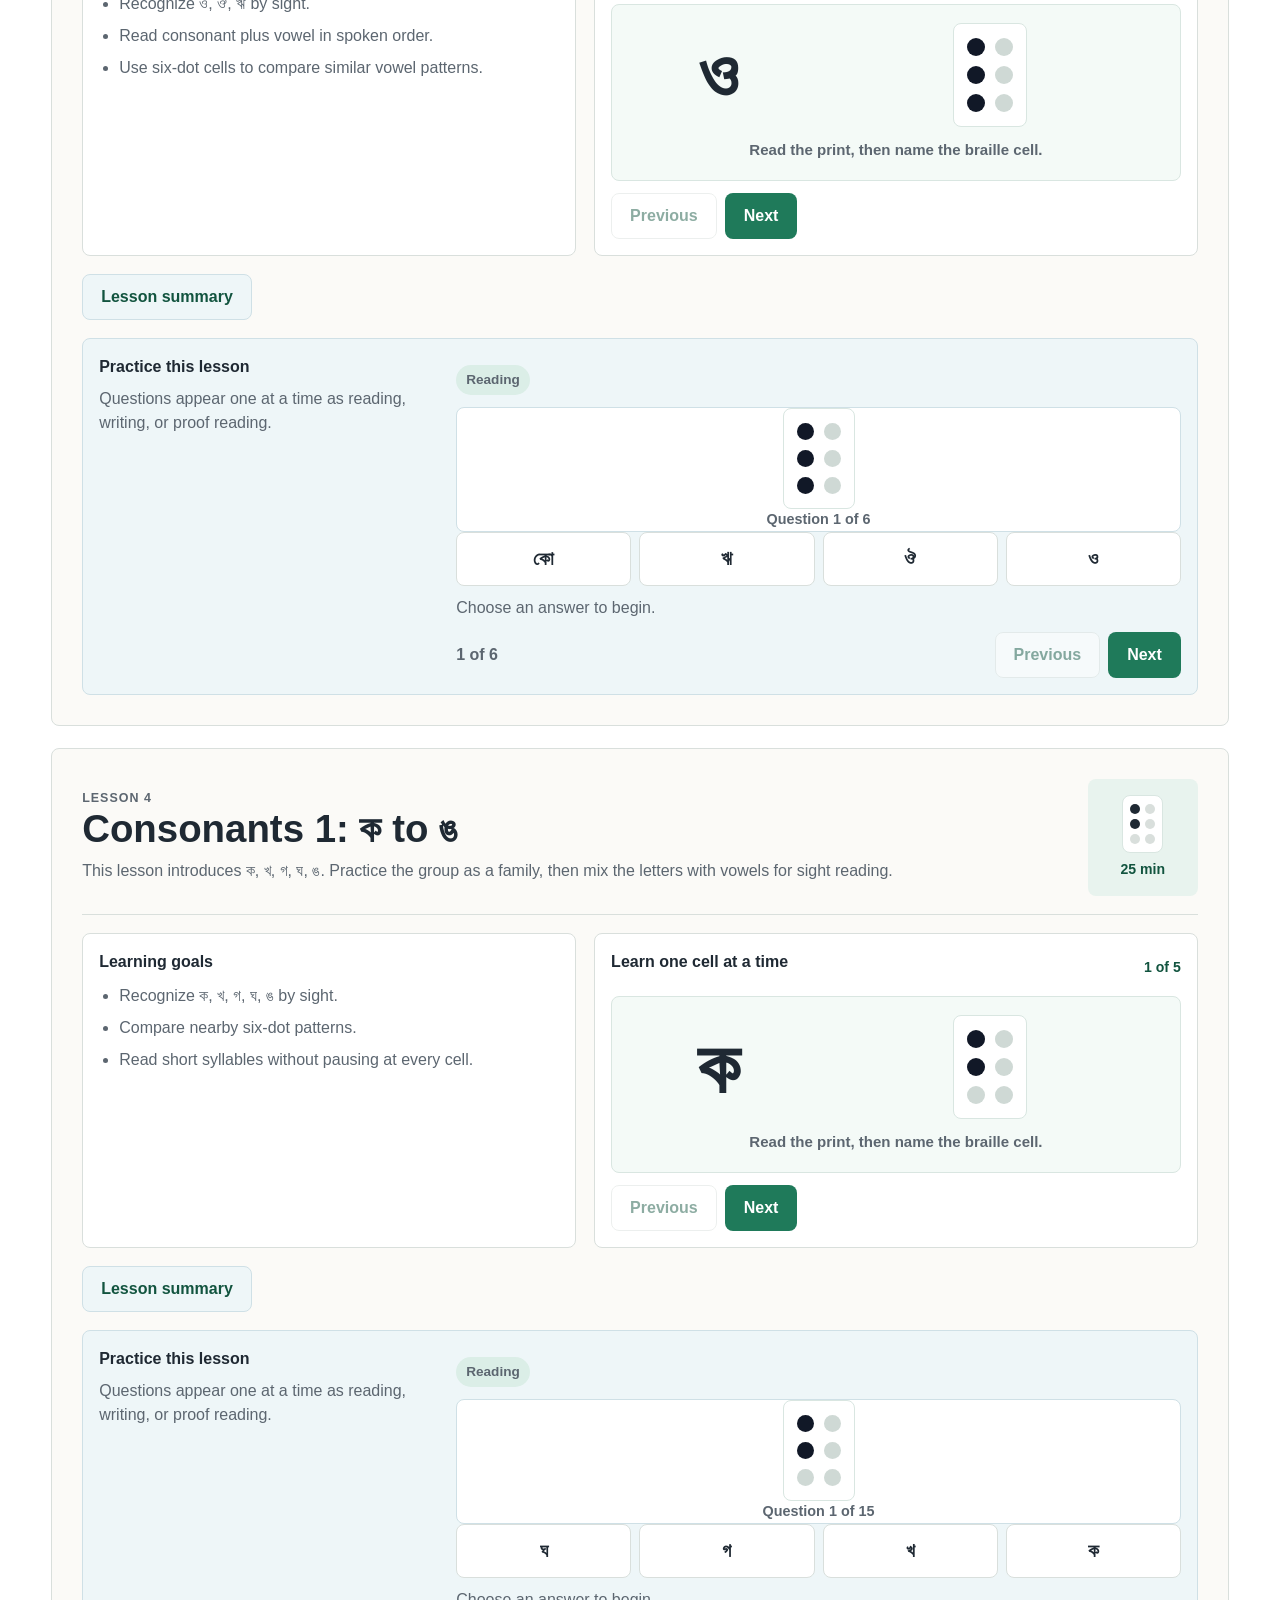
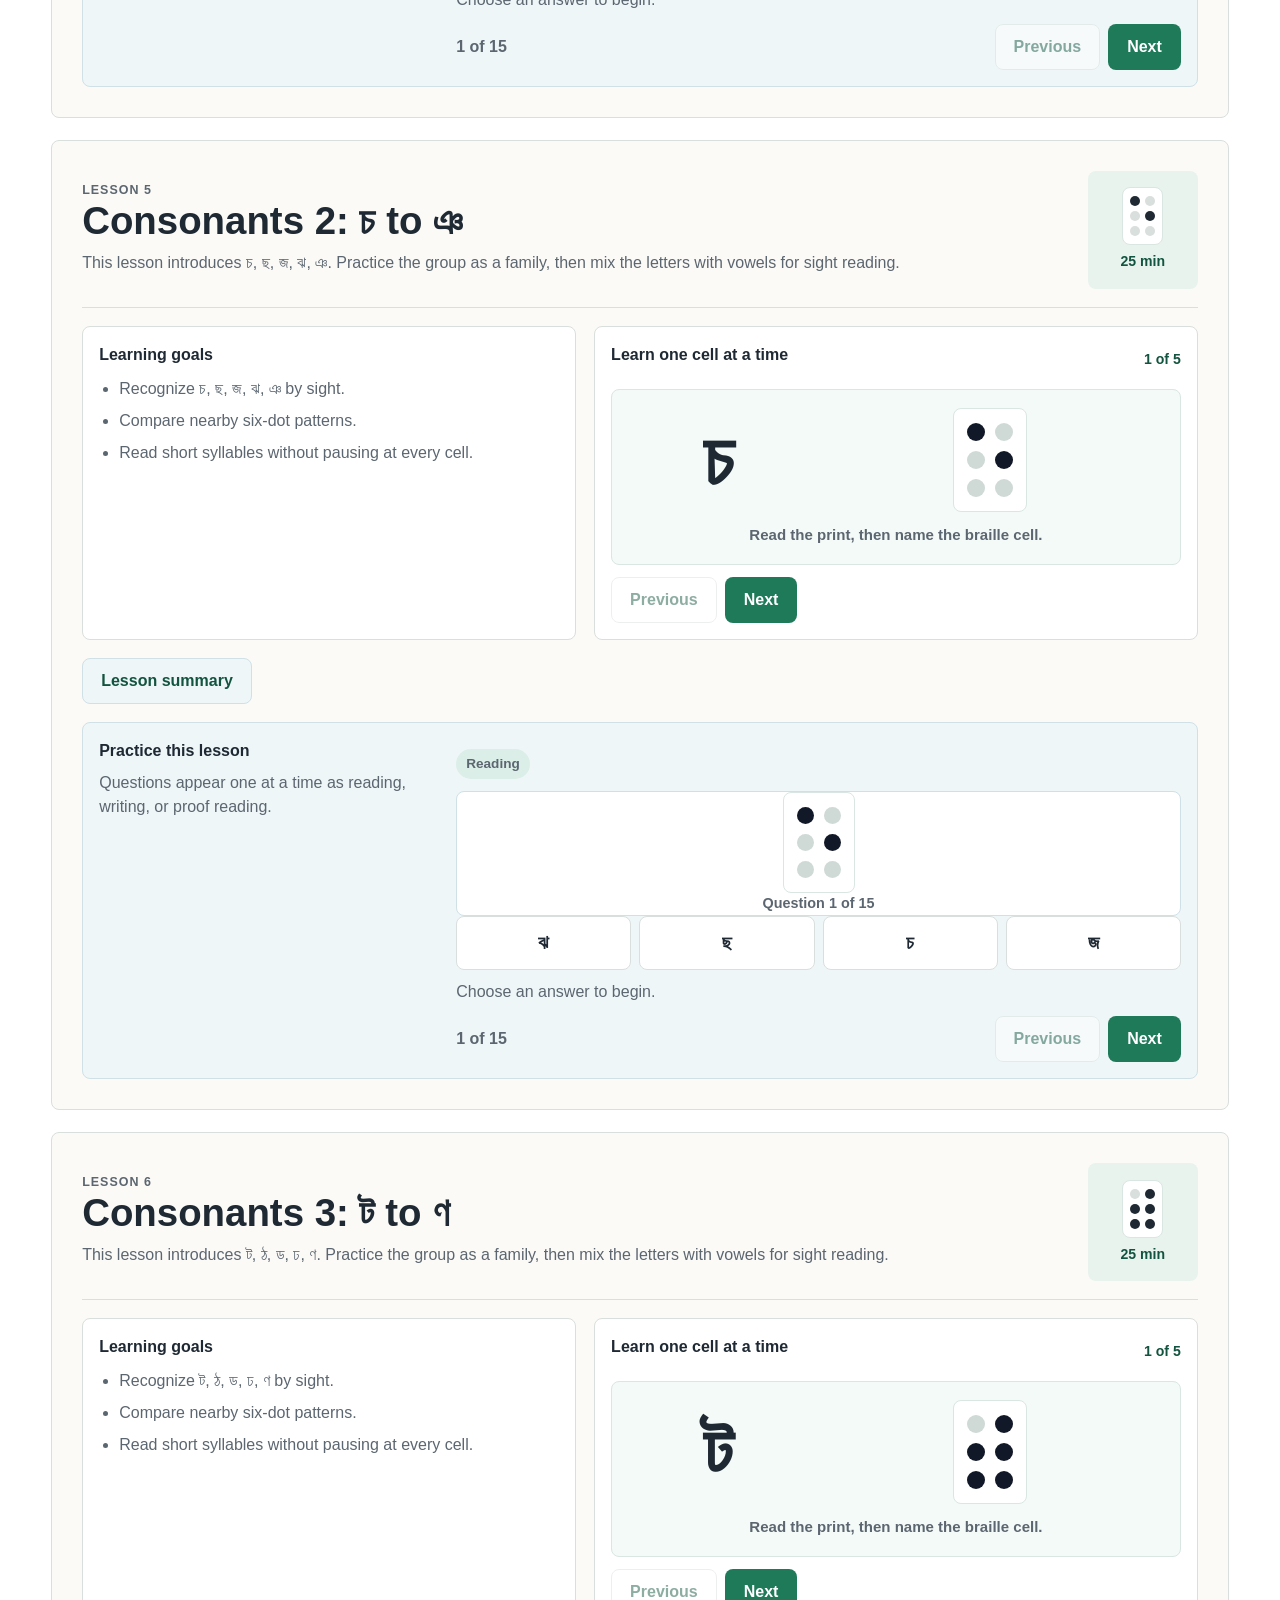
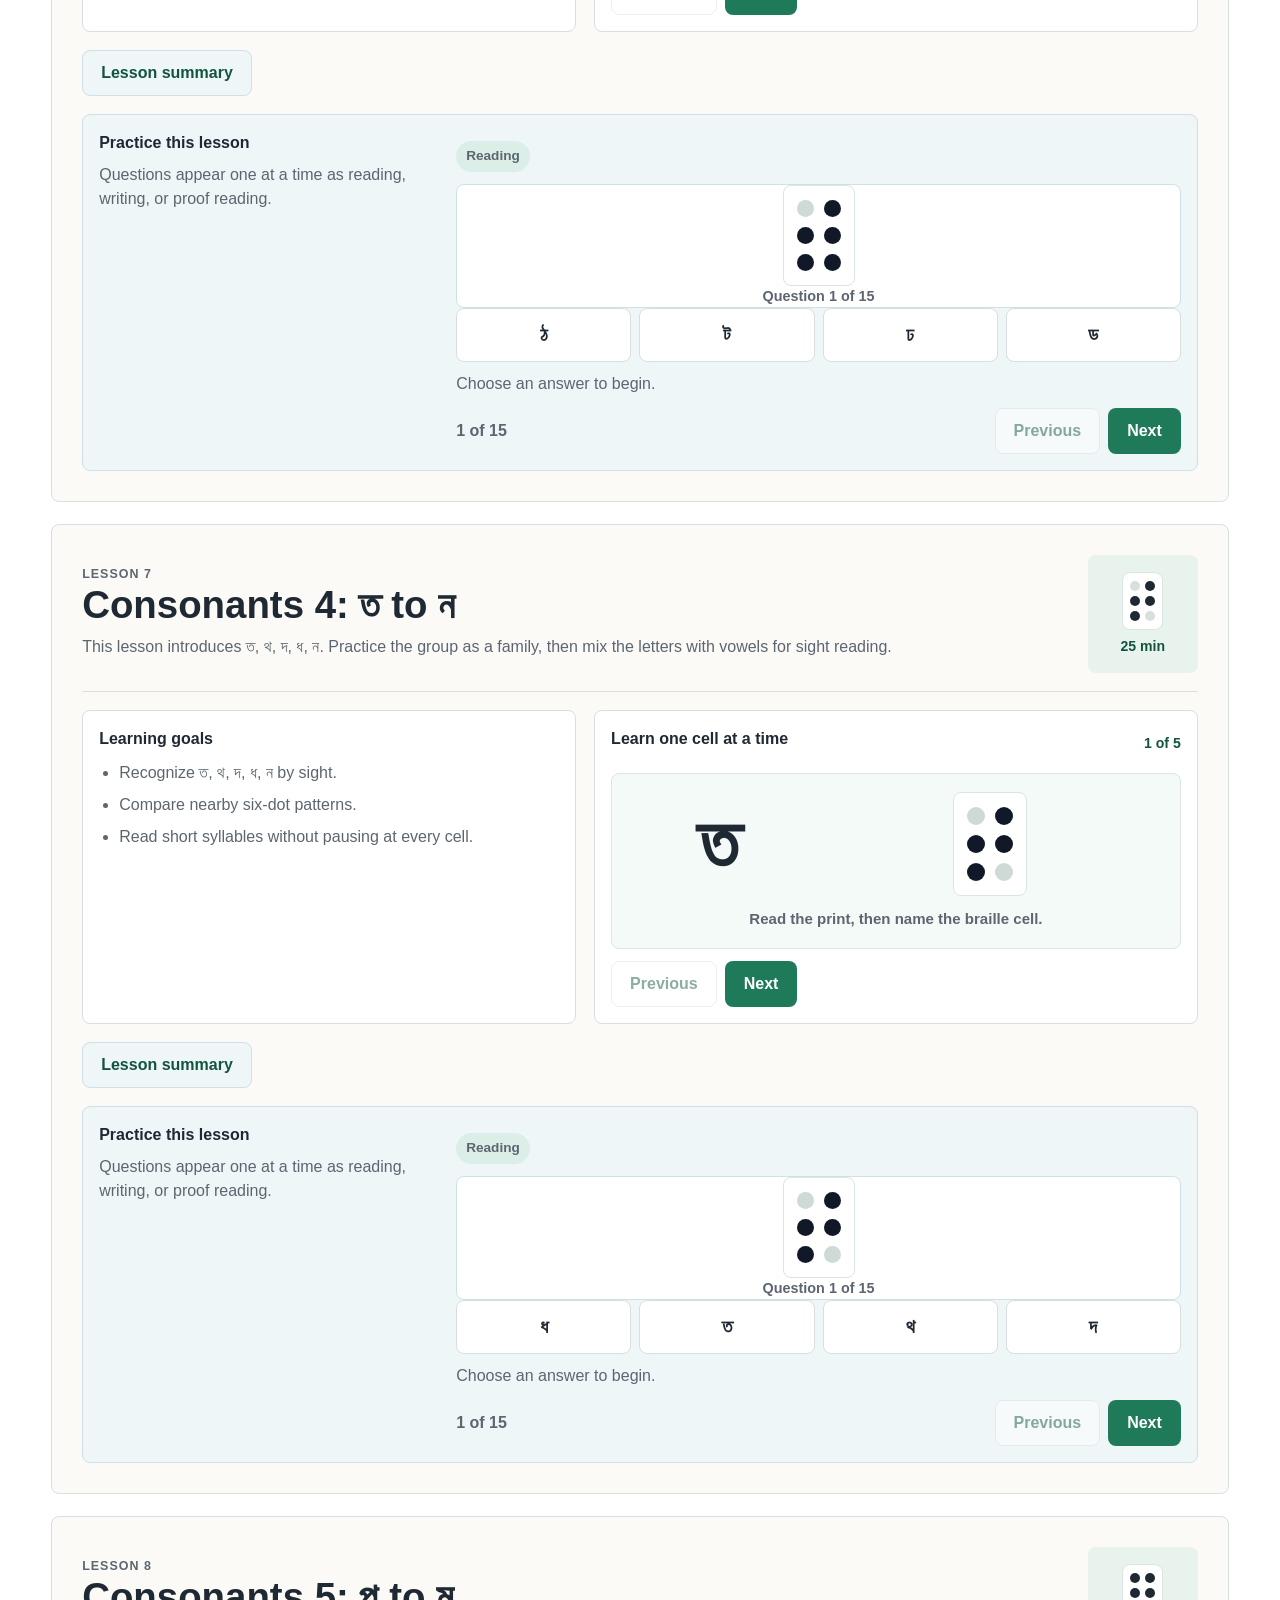
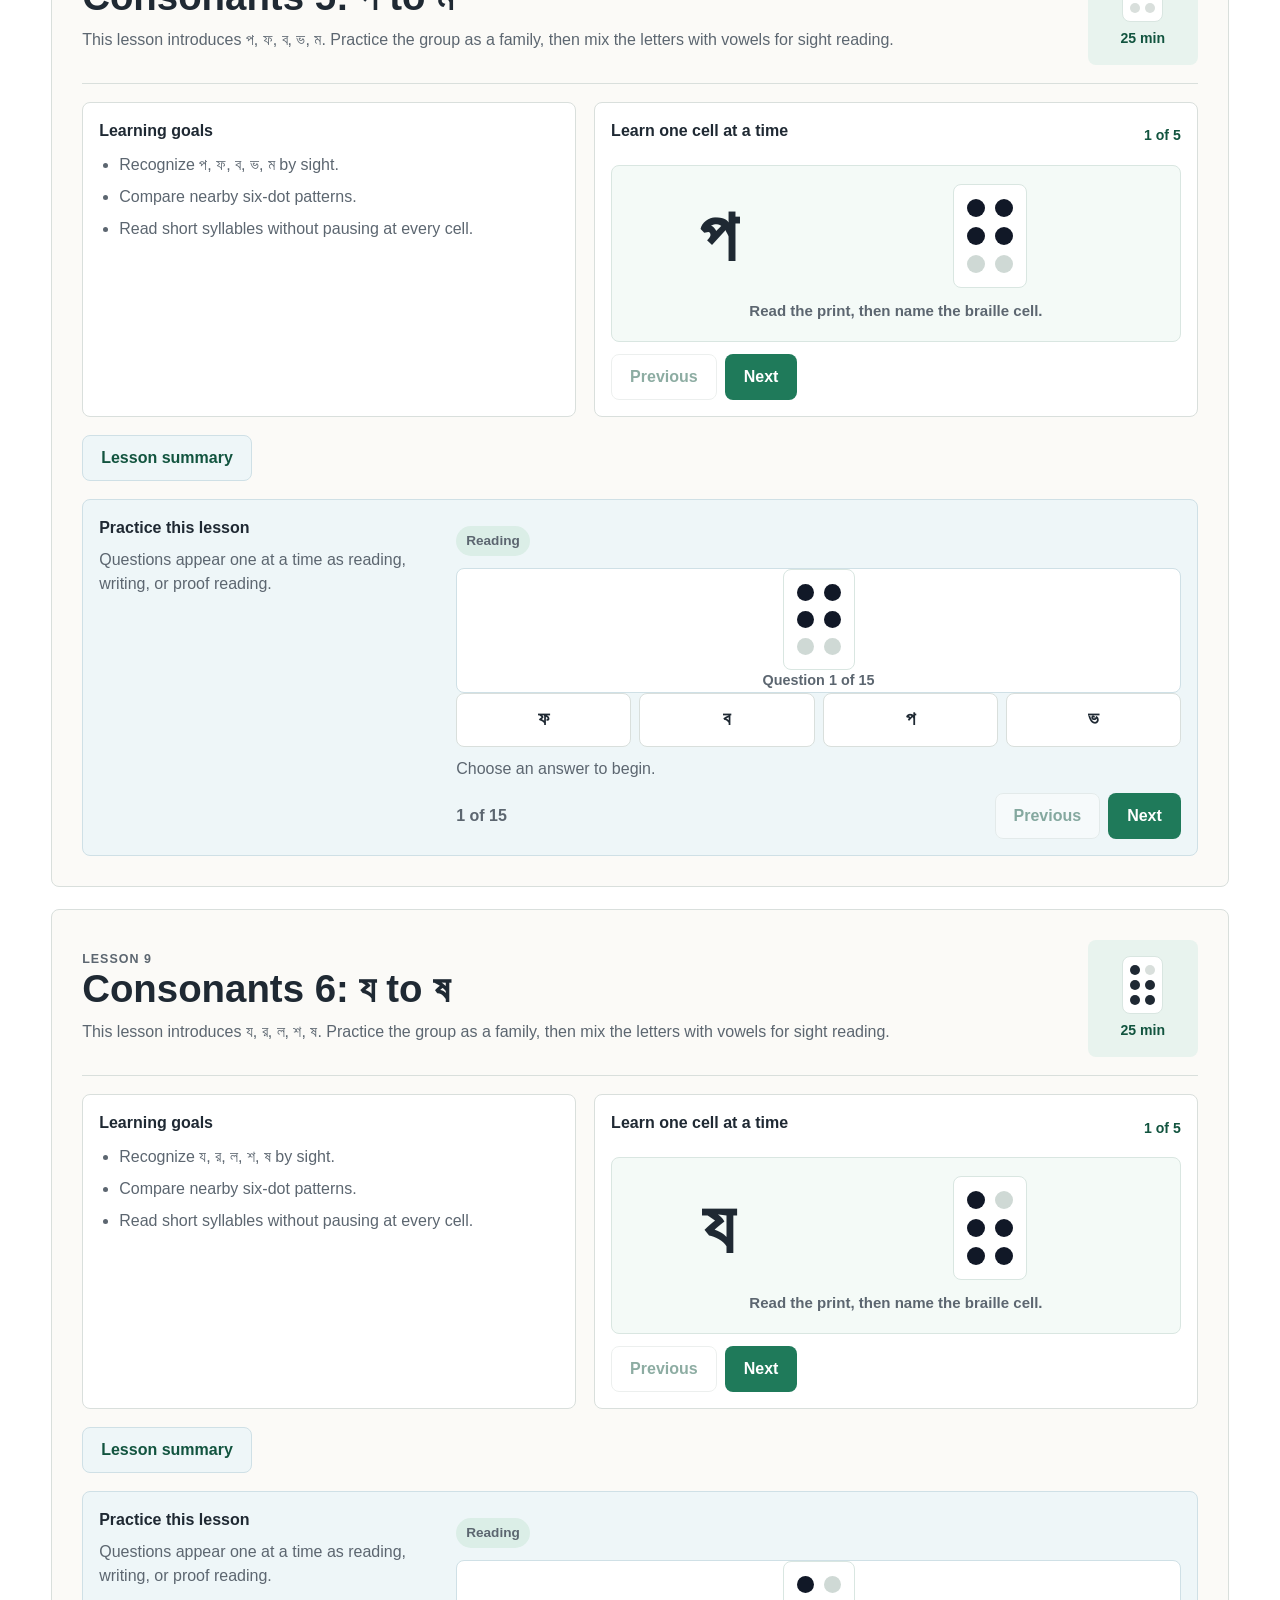
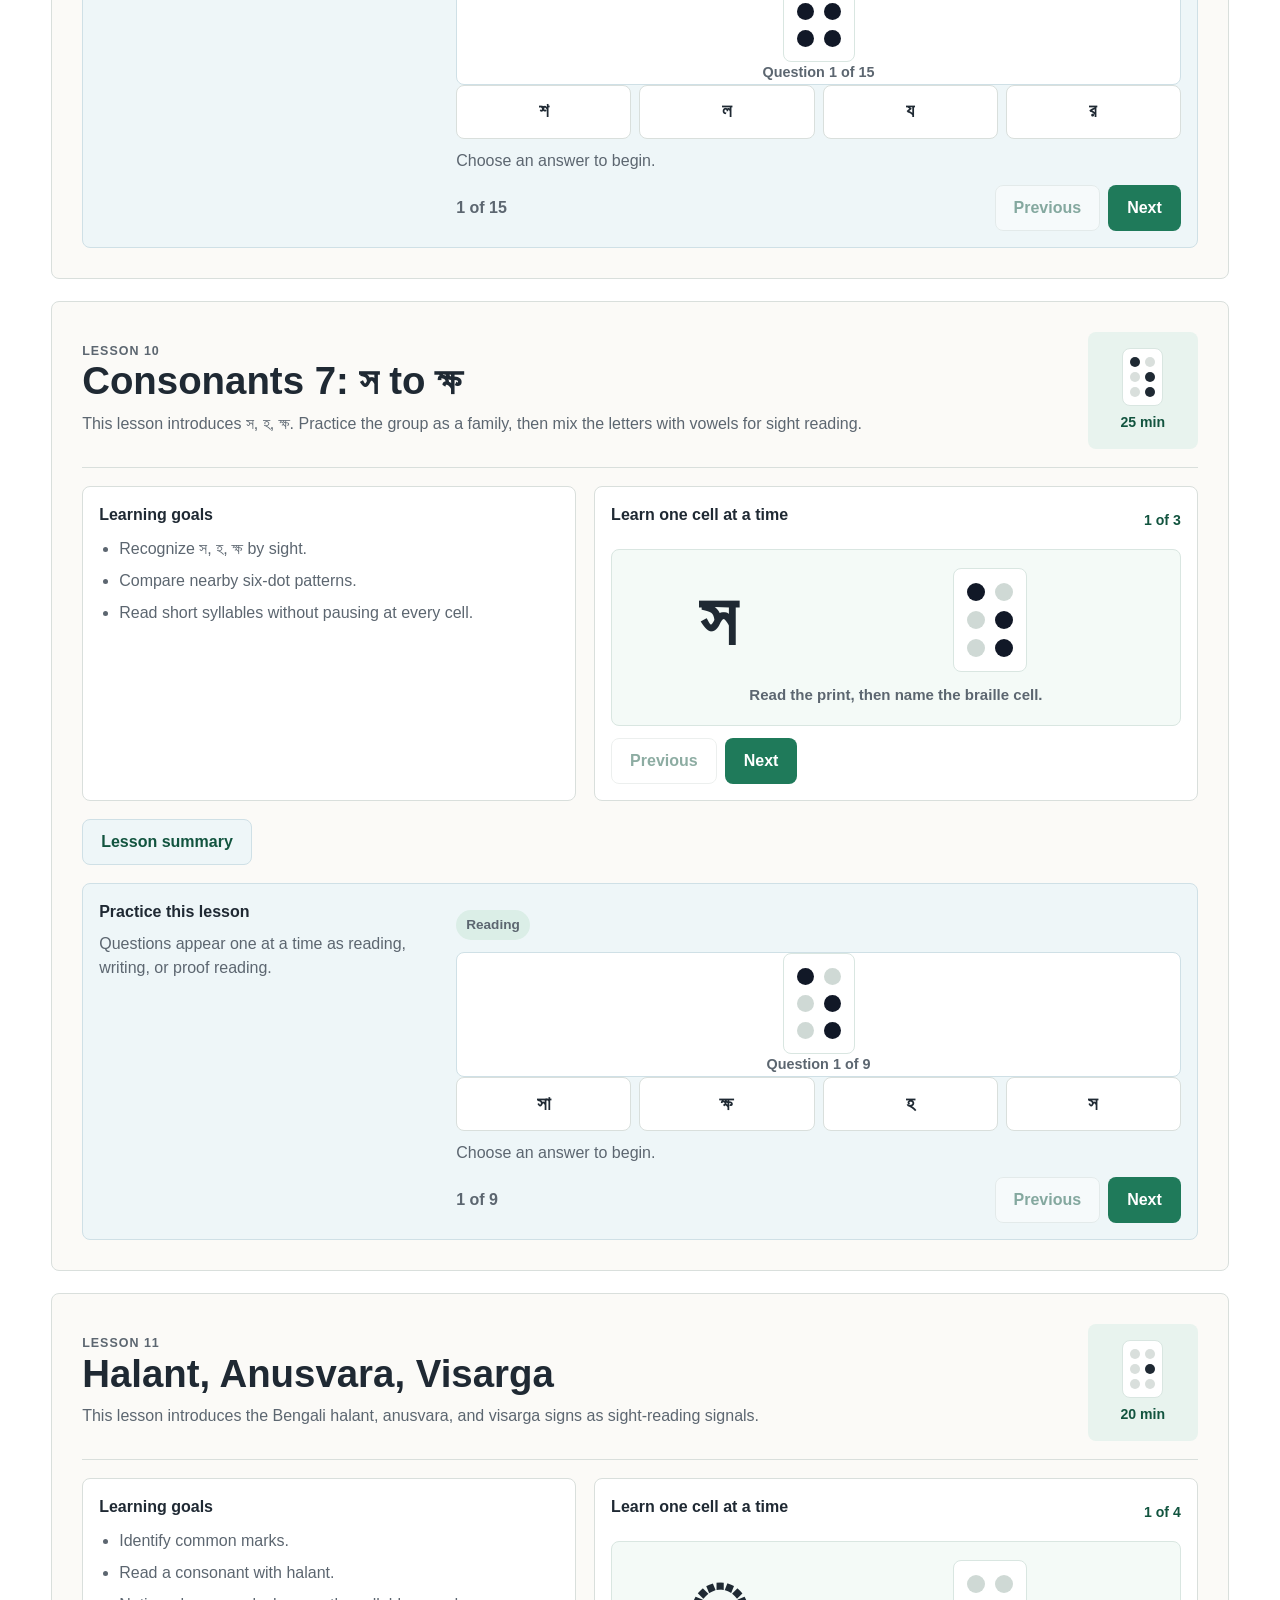
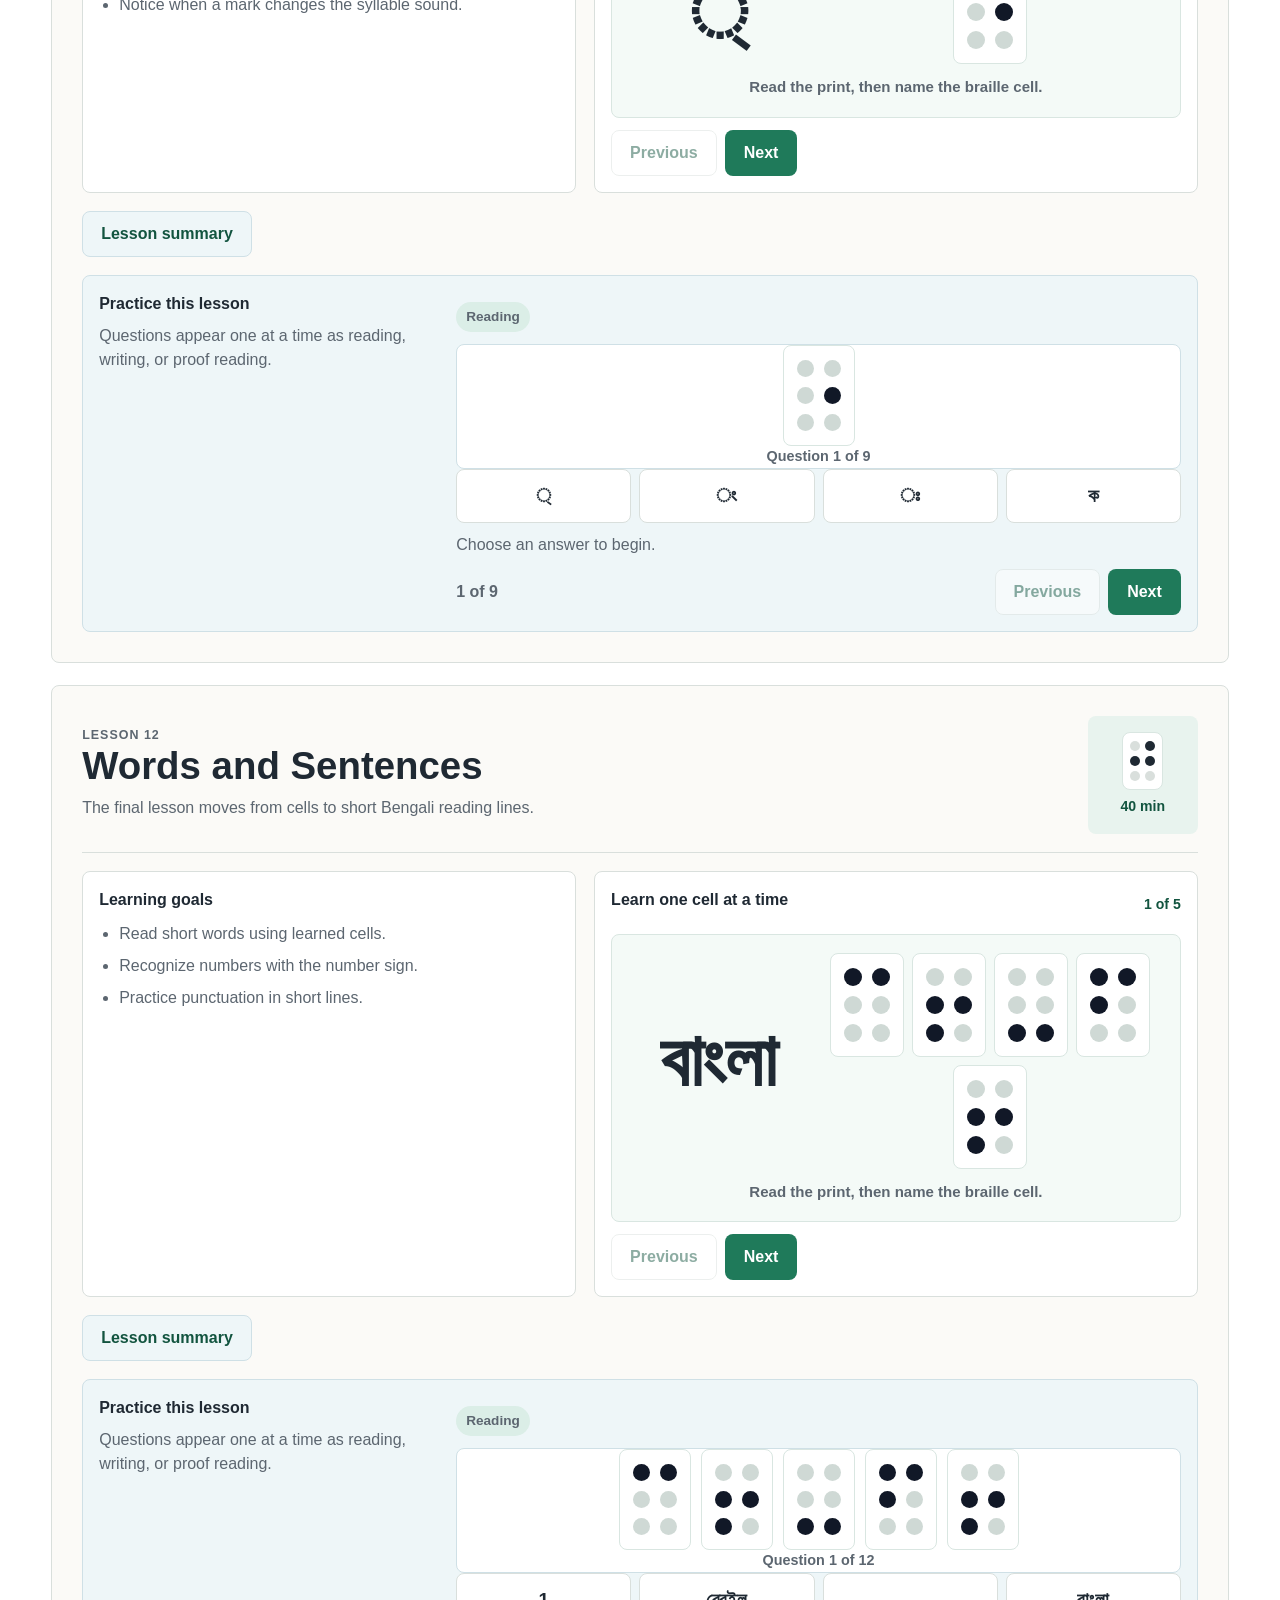
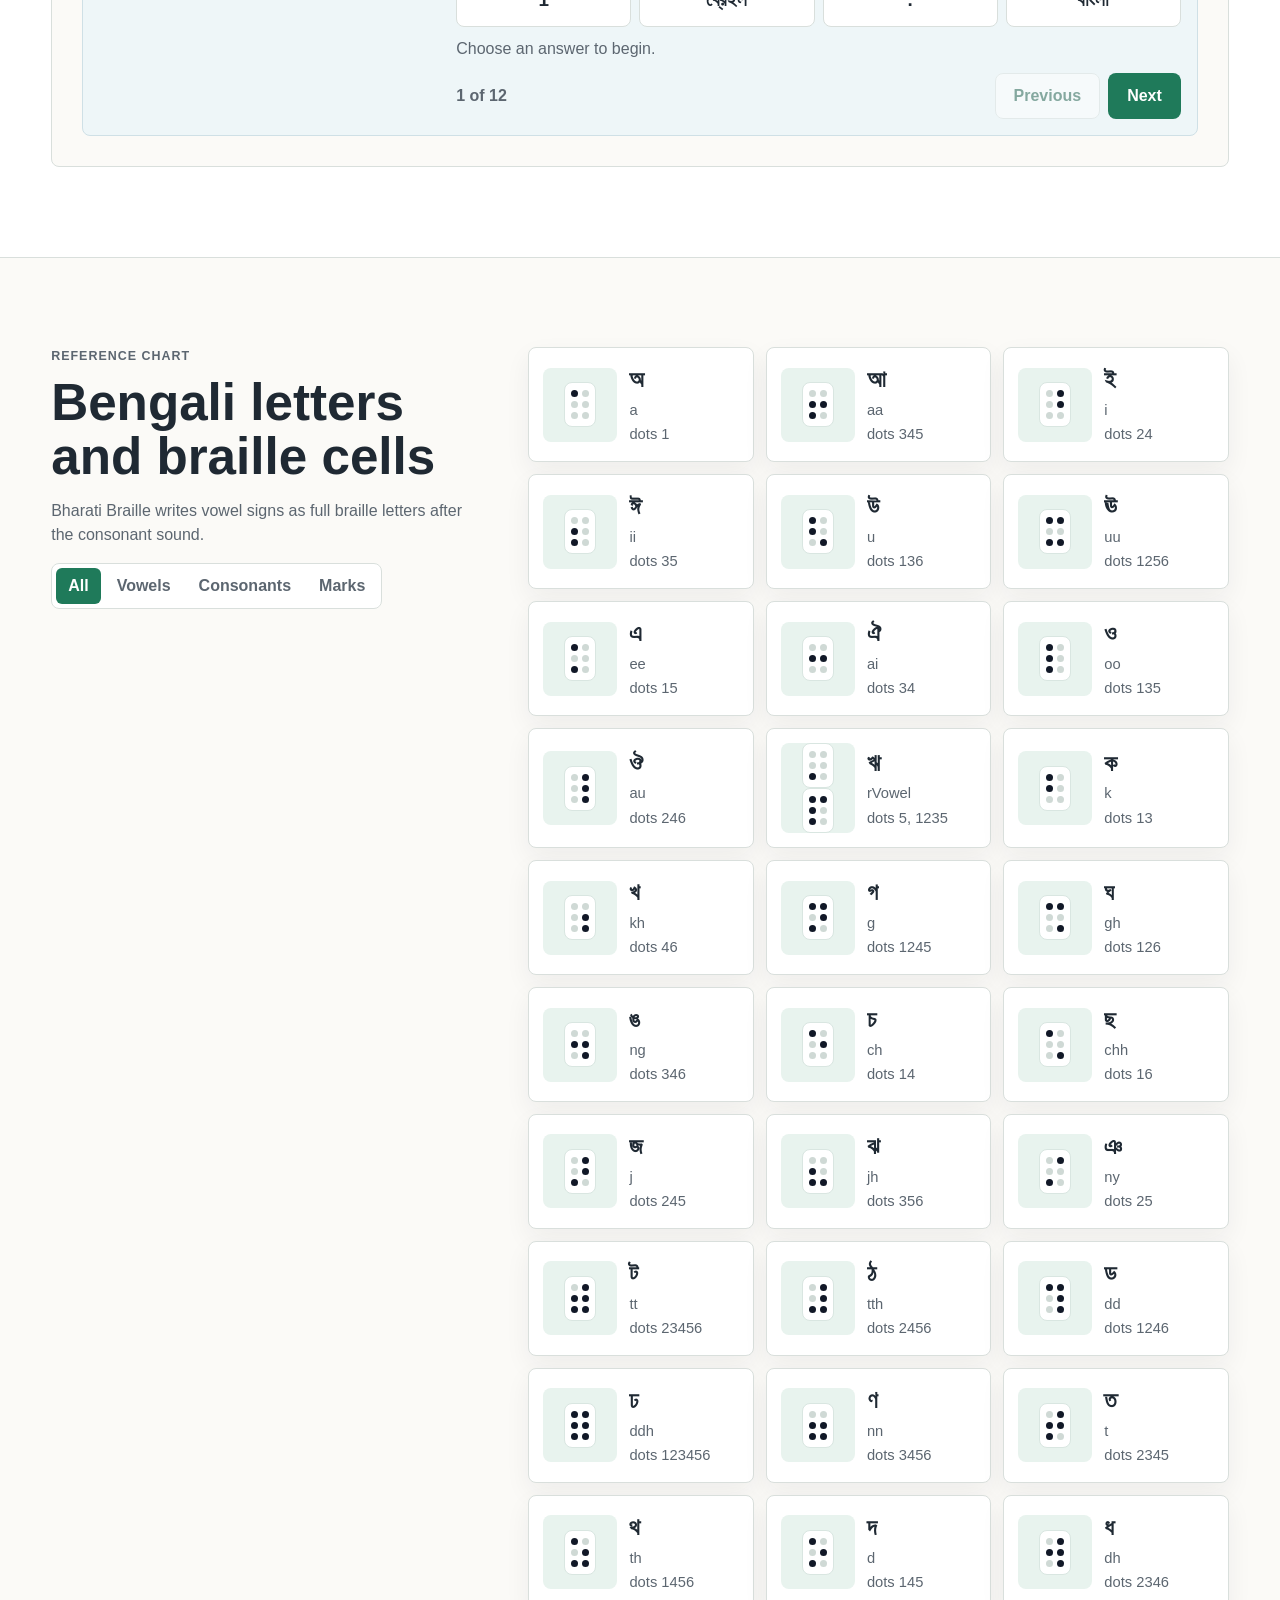
==== commit 957fbe7e: "Make lessons accessible to screen readers and Braille displays" ====
--- a/bengali.html
+++ b/bengali.html
@@ -1 +1 @@
-<!doctype html><html lang="en"><head><meta charset="utf-8"><meta name="viewport" content="width=device-width, initial-scale=1"><title>Bengali Braille by Sight</title><link rel="stylesheet" href="style.css?v=mixed-practice-20260617"></head><body data-course="bengali"><header class="site-header"><a class="brand" href="index.html"><span class="brand-mark" data-braille-render="⠃" aria-hidden="true"></span><span id="brandName">Bengali Braille by Sight</span></a><nav aria-label="Primary"><a href="index.html#languages">All languages</a><a href="#lessons">Lessons</a><a href="#chart">Chart</a><a href="#sandbox">Sandbox</a></nav></header><main id="top"><section class="hero" aria-labelledby="hero-title"><div class="hero-art" aria-hidden="true"><div class="braille-ribbon" data-braille-render="⠃ ⠑ ⠝ ⠛ ⠁ ⠇ ⠊"></div></div><div class="hero-copy"><p class="eyebrow" id="courseEyebrow">Bharati Braille starter course</p><h1 id="hero-title">Learn Bengali Braille by seeing</h1><p id="heroCopy"></p></div></section><section class="intro band" aria-labelledby="path-title"><div><h2 id="path-title">Suggested path</h2><p id="pathCopy"></p></div><div class="stats" aria-label="Course summary"><span><strong>8</strong> lessons</span><span><strong>6-dot</strong> cells</span><span><strong>Grade 1</strong> starter</span></div></section><section id="series" class="section"><div class="section-heading"><p class="eyebrow">Lesson series</p><h2>Build recognition in small lessons</h2></div><div class="lesson-grid" id="lessonGrid"></div></section><section id="lessons" class="section lesson-detail-section"><div class="section-heading"><p class="eyebrow">Full lessons</p><h2>Lessons</h2><p id="lessonCopy"></p></div><div class="lesson-detail-list" id="lessonDetails"></div></section><div class="modal-backdrop" id="summaryModal" hidden><section class="summary-modal" role="dialog" aria-modal="true" aria-labelledby="summaryTitle"><div class="summary-modal-header"><div><p class="eyebrow">Lesson summary</p><h2 id="summaryTitle">Lesson summary</h2></div><button class="icon-button" type="button" id="closeSummary" aria-label="Close lesson summary">×</button></div><div class="summary-modal-body" id="summaryBody"></div></section></div><section id="chart" class="section split"><div class="section-heading sticky-copy"><p class="eyebrow">Reference chart</p><h2 id="chartTitle">Bengali letters and braille cells</h2><p id="chartCopy"></p><div class="segmented" role="tablist" aria-label="Chart groups"><button class="active" type="button" data-chart-filter="all">All</button><button type="button" data-chart-filter="vowel">Vowels</button><button type="button" data-chart-filter="consonant">Consonants</button><button type="button" data-chart-filter="mark">Marks</button></div></div><div class="chart-panel"><div class="chart-grid" id="chartGrid"></div></div></section><section id="sandbox" class="section split reverse"><div class="sandbox-tool"><label for="kannadaInput" id="sandboxLabel">Bengali print</label><textarea id="kannadaInput" rows="6"></textarea><div class="sandbox-output" aria-label="Braille output"><span id="brailleOutput"></span></div></div><div class="section-heading sticky-copy"><p class="eyebrow">Sandbox</p><h2>Explore print-to-braille order</h2><p id="sandboxCopy"></p></div></section></main><footer class="site-footer"><span id="footerName">Bengali Braille by Sight</span><a href="#top">Back to top</a></footer><script src="multi-course.js?v=mixed-practice-20260617"></script></body></html>
+<!doctype html><html lang="en"><head><meta charset="utf-8"><meta name="viewport" content="width=device-width, initial-scale=1"><title>Bengali Braille by Sight</title><link rel="stylesheet" href="style.css?v=mixed-practice-20260617"></head><body data-course="bengali"><header class="site-header"><a class="brand" href="index.html"><span class="brand-mark" data-braille-render="⠃" aria-hidden="true"></span><span id="brandName">Bengali Braille by Sight</span></a><nav aria-label="Primary"><a href="index.html#languages">All languages</a><a href="#lessons">Lessons</a><a href="#chart">Chart</a><a href="#sandbox">Sandbox</a></nav></header><main id="top"><section class="hero" aria-labelledby="hero-title"><div class="hero-art" aria-hidden="true"><div class="braille-ribbon" data-braille-render="⠃ ⠑ ⠝ ⠛ ⠁ ⠇ ⠊"></div></div><div class="hero-copy"><p class="eyebrow" id="courseEyebrow">Bharati Braille starter course</p><h1 id="hero-title">Learn Bengali Braille by seeing</h1><p id="heroCopy"></p></div></section><section class="intro band" aria-labelledby="path-title"><div><h2 id="path-title">Suggested path</h2><p id="pathCopy"></p></div><div class="stats" aria-label="Course summary"><span><strong>8</strong> lessons</span><span><strong>6-dot</strong> cells</span><span><strong>Grade 1</strong> starter</span></div></section><section id="series" class="section"><div class="section-heading"><p class="eyebrow">Lesson series</p><h2>Build recognition in small lessons</h2></div><div class="lesson-grid" id="lessonGrid"></div></section><section id="lessons" class="section lesson-detail-section"><div class="section-heading"><p class="eyebrow">Full lessons</p><h2>Lessons</h2><p id="lessonCopy"></p></div><div class="lesson-detail-list" id="lessonDetails"></div></section><div class="modal-backdrop" id="summaryModal" hidden><section class="summary-modal" role="dialog" aria-modal="true" aria-labelledby="summaryTitle"><div class="summary-modal-header"><div><p class="eyebrow">Lesson summary</p><h2 id="summaryTitle">Lesson summary</h2></div><button class="icon-button" type="button" id="closeSummary" aria-label="Close lesson summary">×</button></div><div class="summary-modal-body" id="summaryBody"></div></section></div><section id="chart" class="section split"><div class="section-heading sticky-copy"><p class="eyebrow">Reference chart</p><h2 id="chartTitle">Bengali letters and braille cells</h2><p id="chartCopy"></p><div class="segmented" role="tablist" aria-label="Chart groups"><button class="active" type="button" data-chart-filter="all">All</button><button type="button" data-chart-filter="vowel">Vowels</button><button type="button" data-chart-filter="consonant">Consonants</button><button type="button" data-chart-filter="mark">Marks</button></div></div><div class="chart-panel"><div class="chart-grid" id="chartGrid"></div></div></section><section id="sandbox" class="section split reverse"><div class="sandbox-tool"><label for="kannadaInput" id="sandboxLabel">Bengali print</label><textarea id="kannadaInput" rows="6"></textarea><div class="sandbox-output" aria-label="Braille output"><span id="brailleOutput"></span></div></div><div class="section-heading sticky-copy"><p class="eyebrow">Sandbox</p><h2>Explore print-to-braille order</h2><p id="sandboxCopy"></p></div></section></main><footer class="site-footer"><span id="footerName">Bengali Braille by Sight</span><a href="#top">Back to top</a></footer><script src="multi-course.js?v=accessibility-20260618"></script></body></html>
--- a/style.css
+++ b/style.css
@@ -59,6 +59,16 @@
   gap: 10px;
   font-weight: 800;
   text-decoration: none;
+}
+
+.brand-logo {
+  display: block;
+  width: clamp(140px, 18vw, 190px);
+  height: auto;
+}
+
+.landing-brand {
+  min-width: 0;
 }
 
 .brand-mark {
@@ -1178,6 +1188,15 @@
     flex-direction: column;
   }
 
+  .landing-brand {
+    align-items: flex-start;
+    width: 100%;
+  }
+
+  .landing-brand span {
+    line-height: 1.25;
+  }
+
   nav {
     justify-content: flex-start;
   }
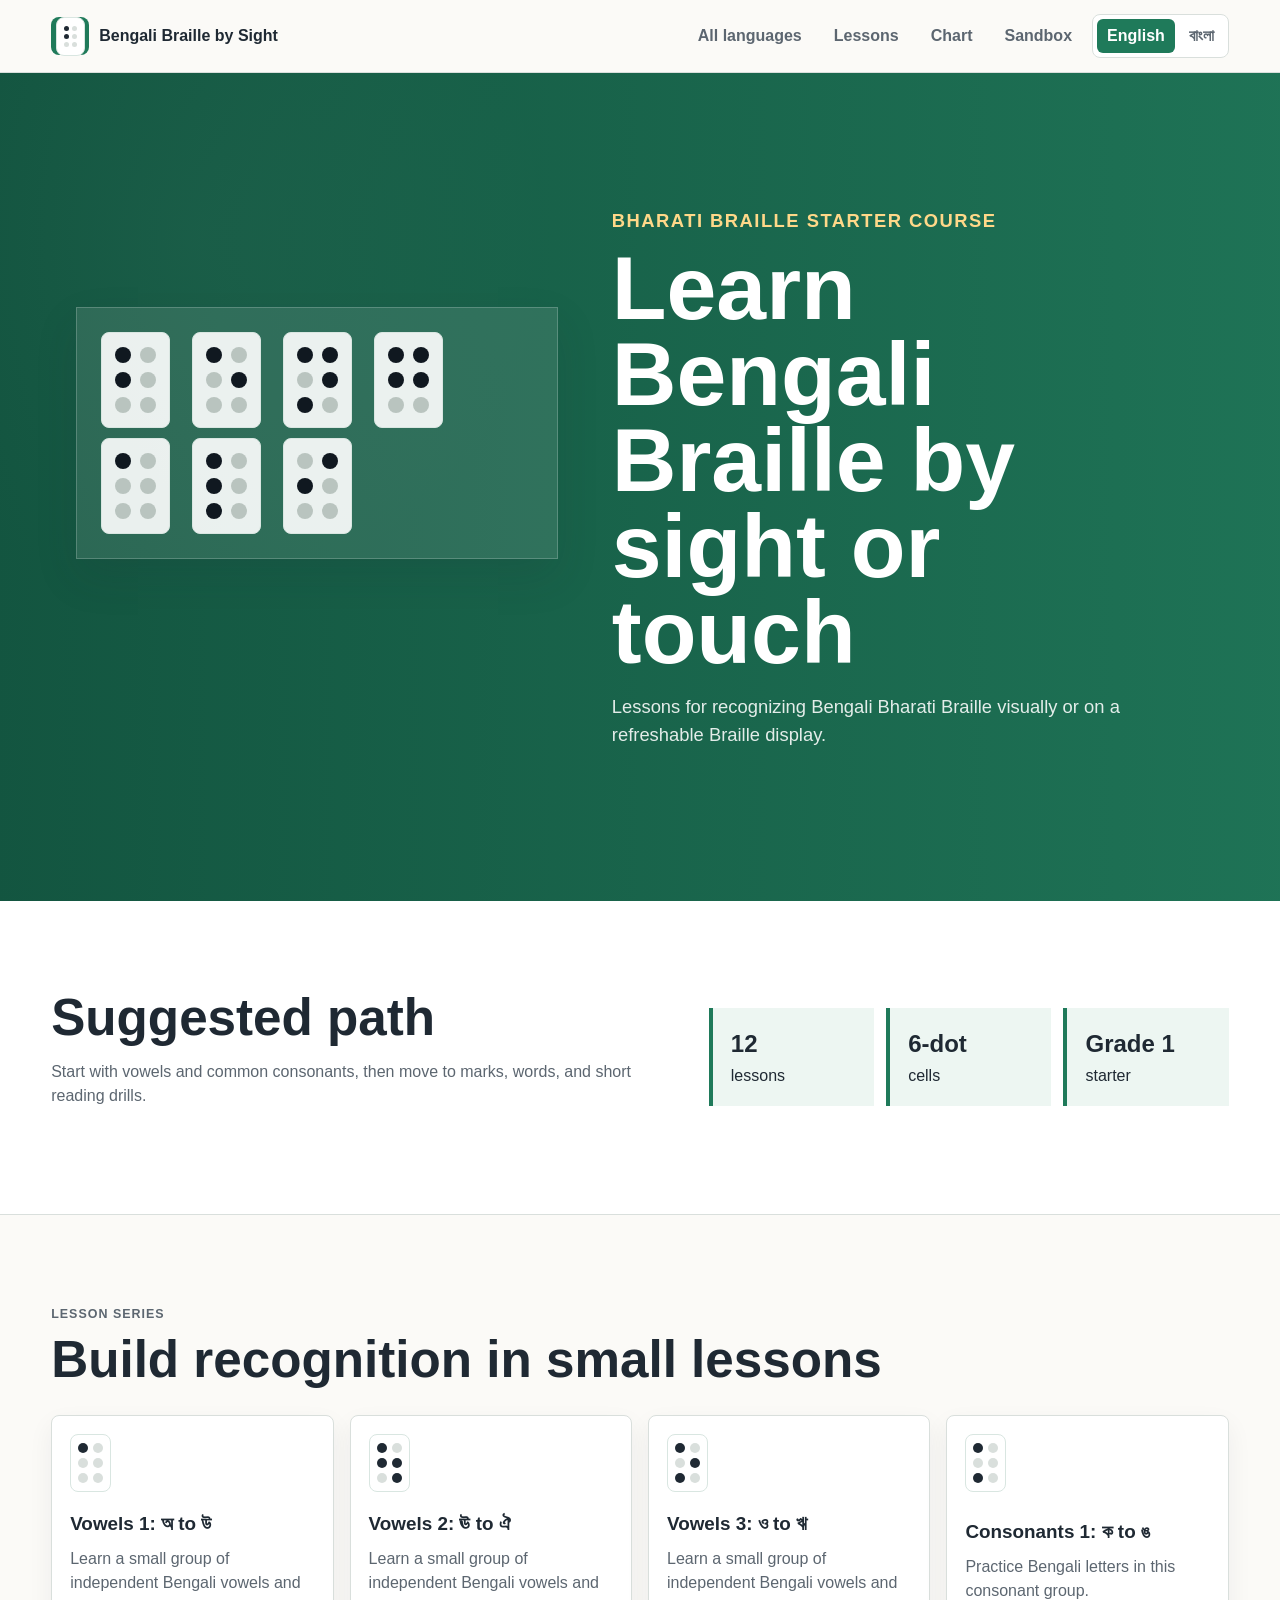
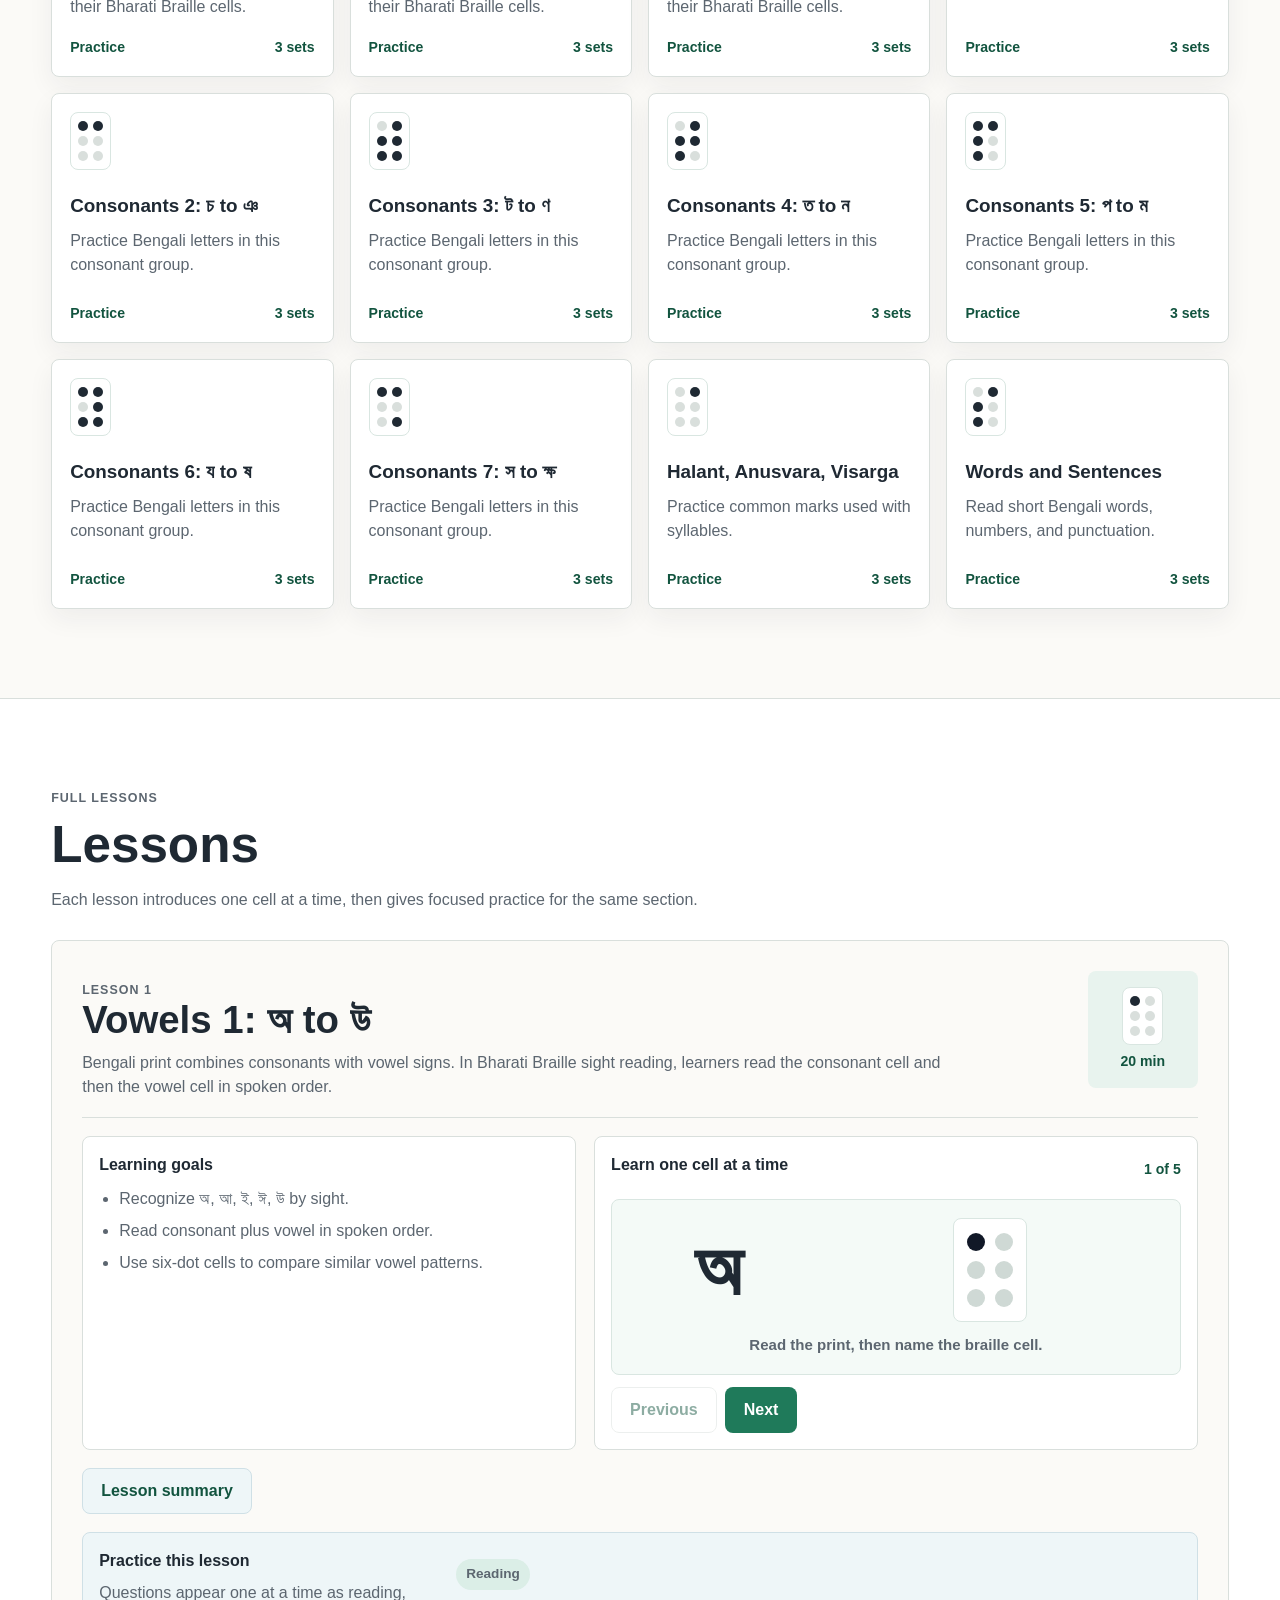
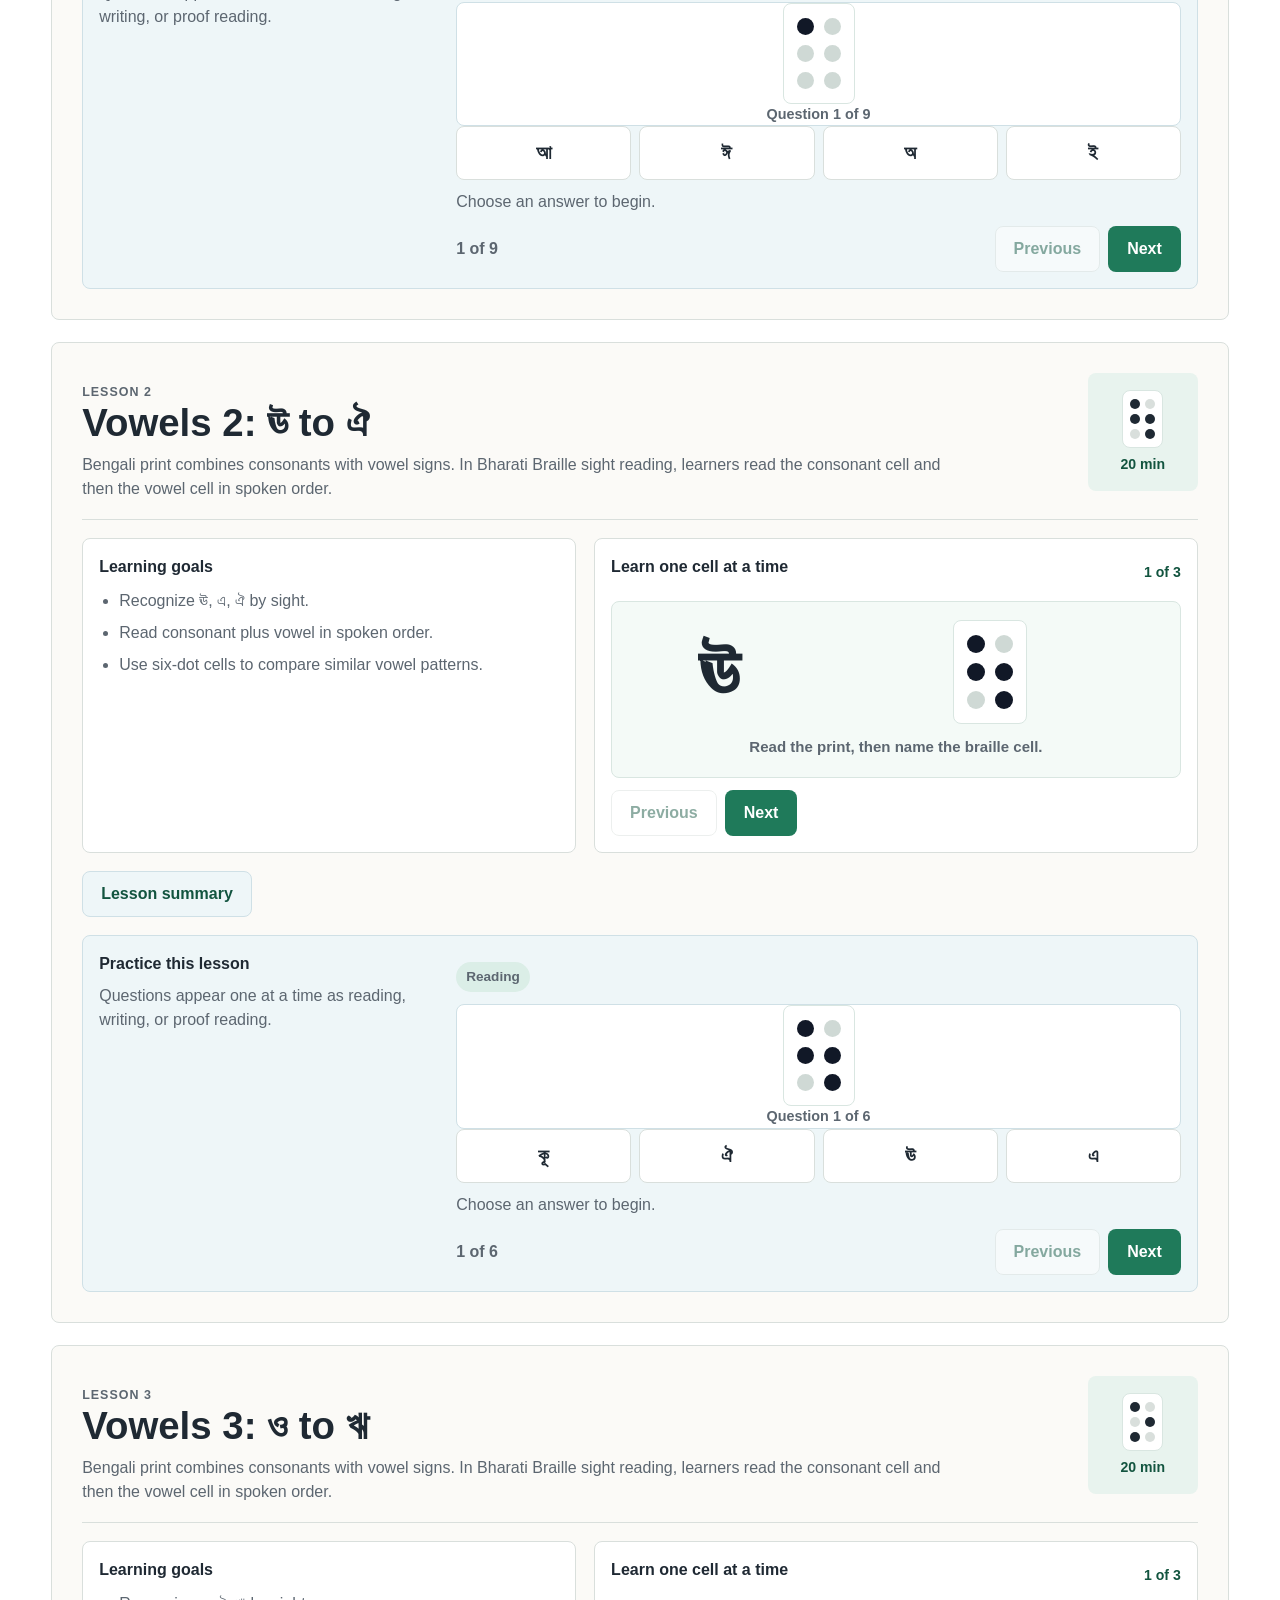
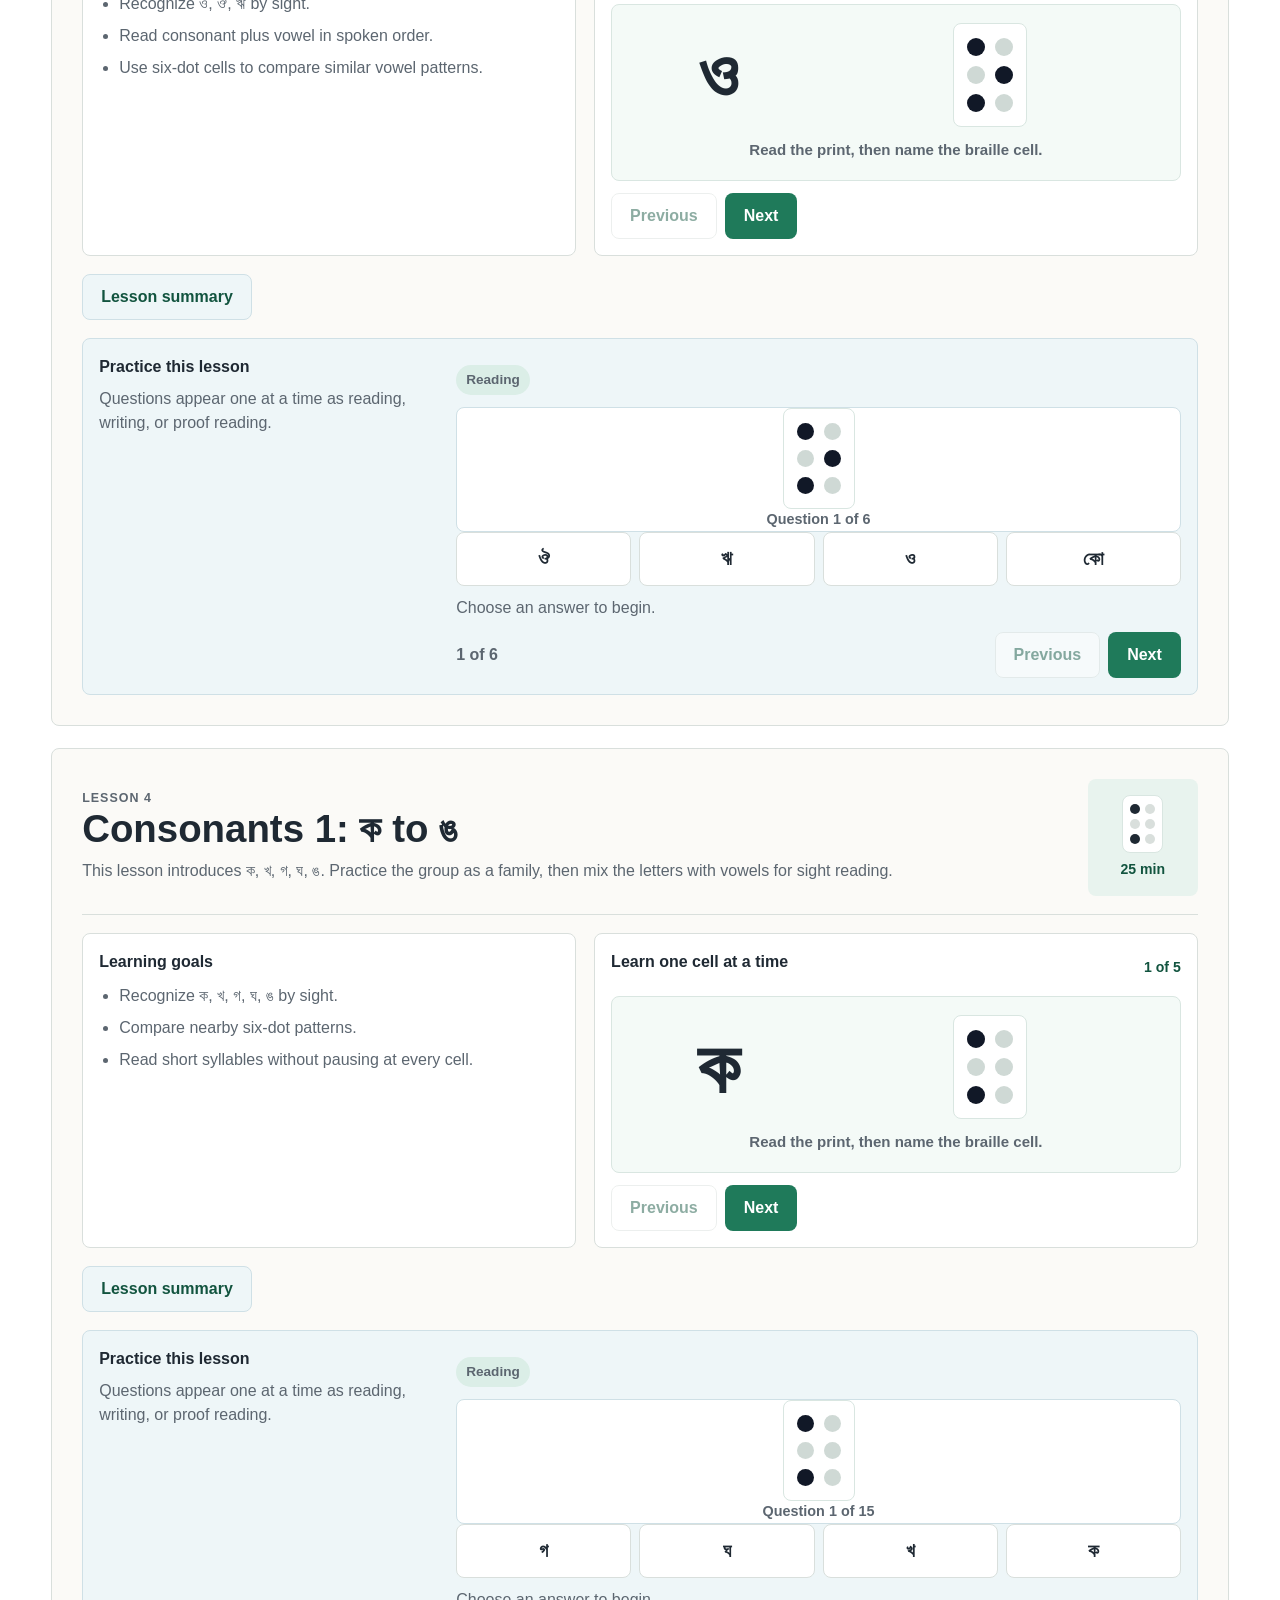
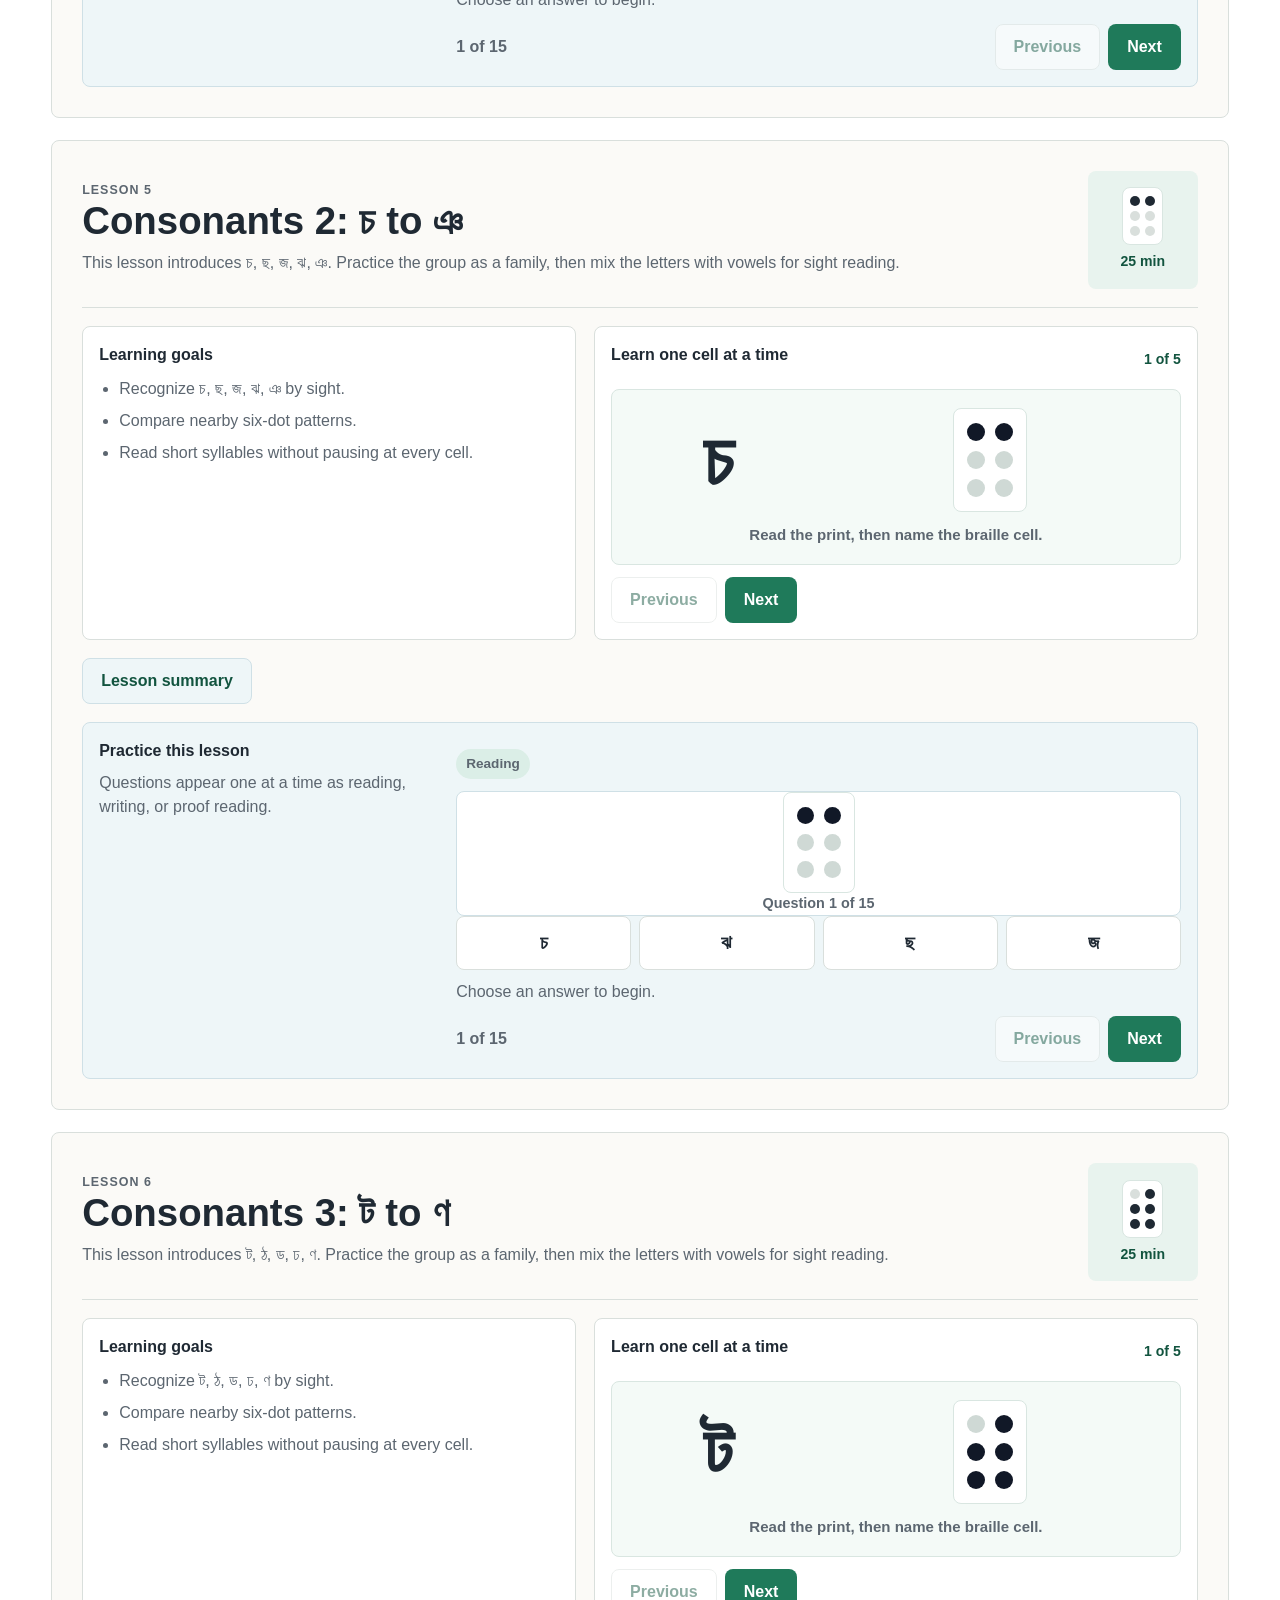
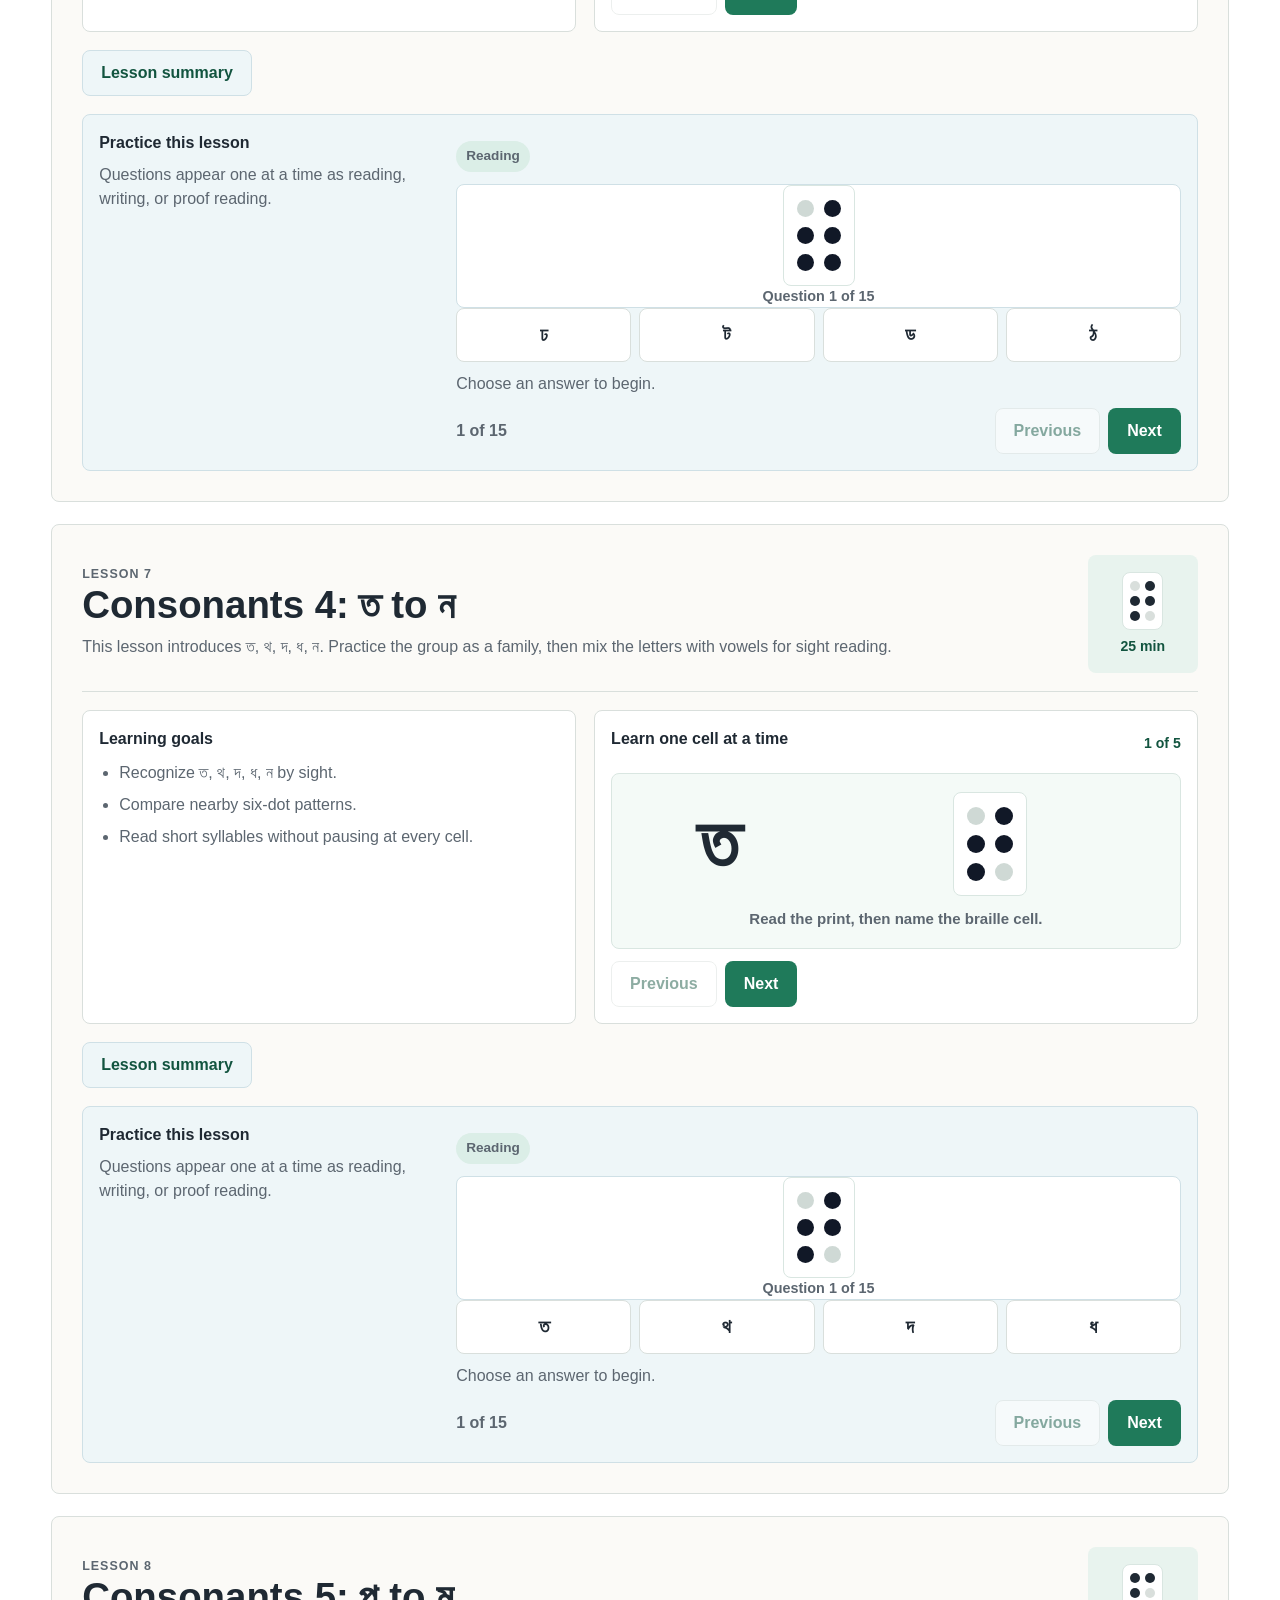
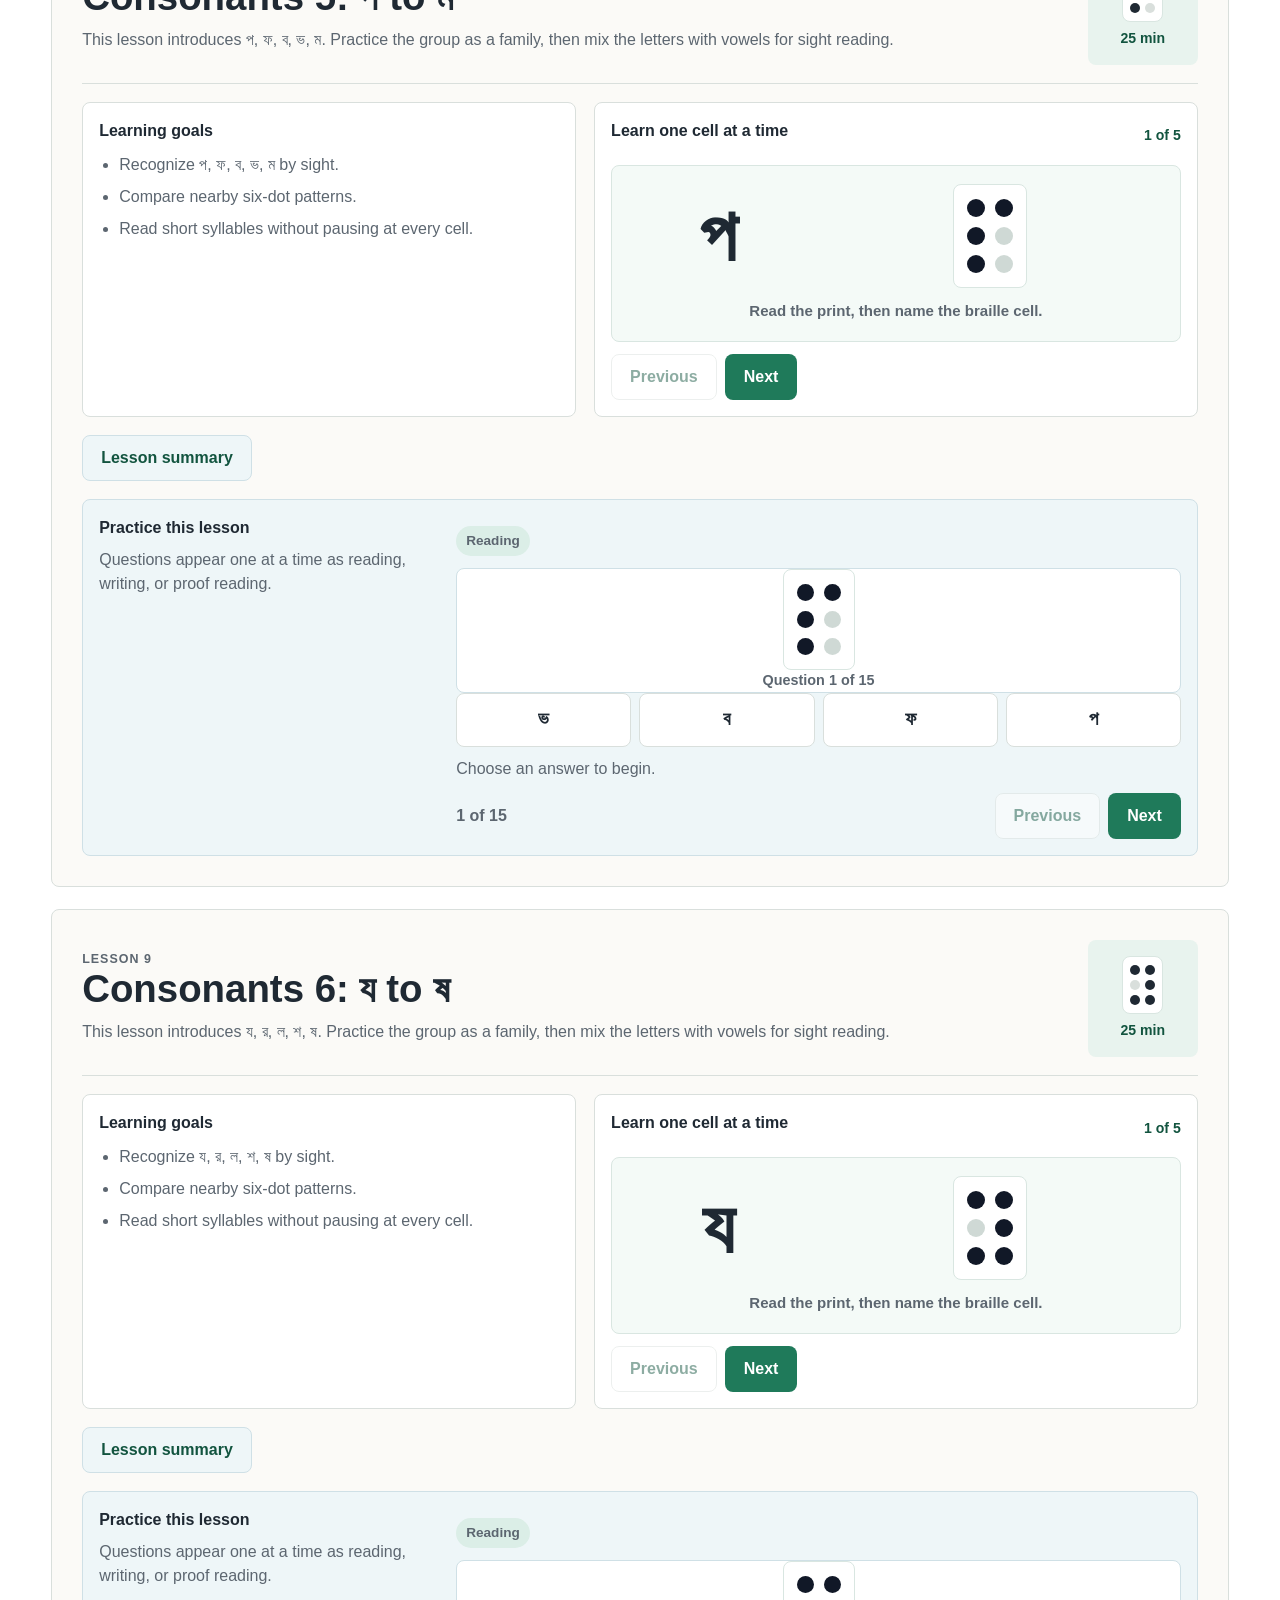
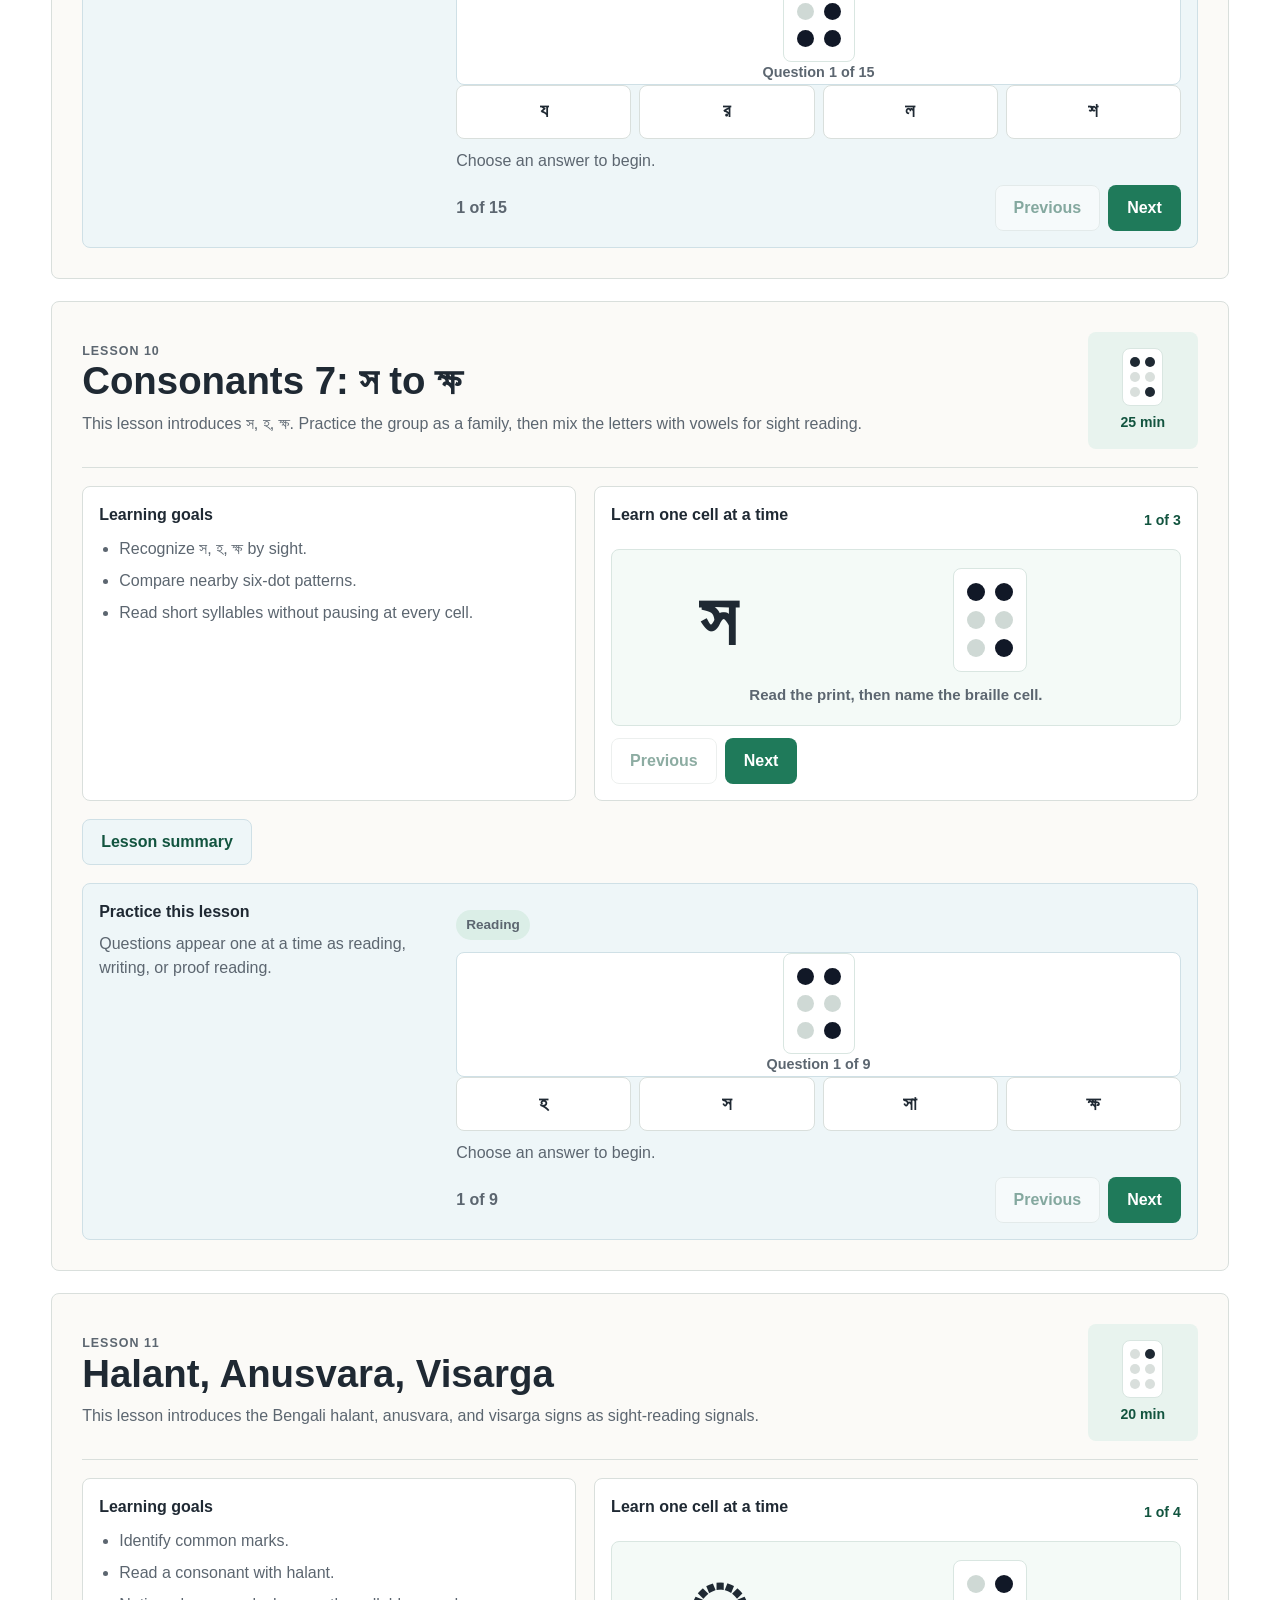
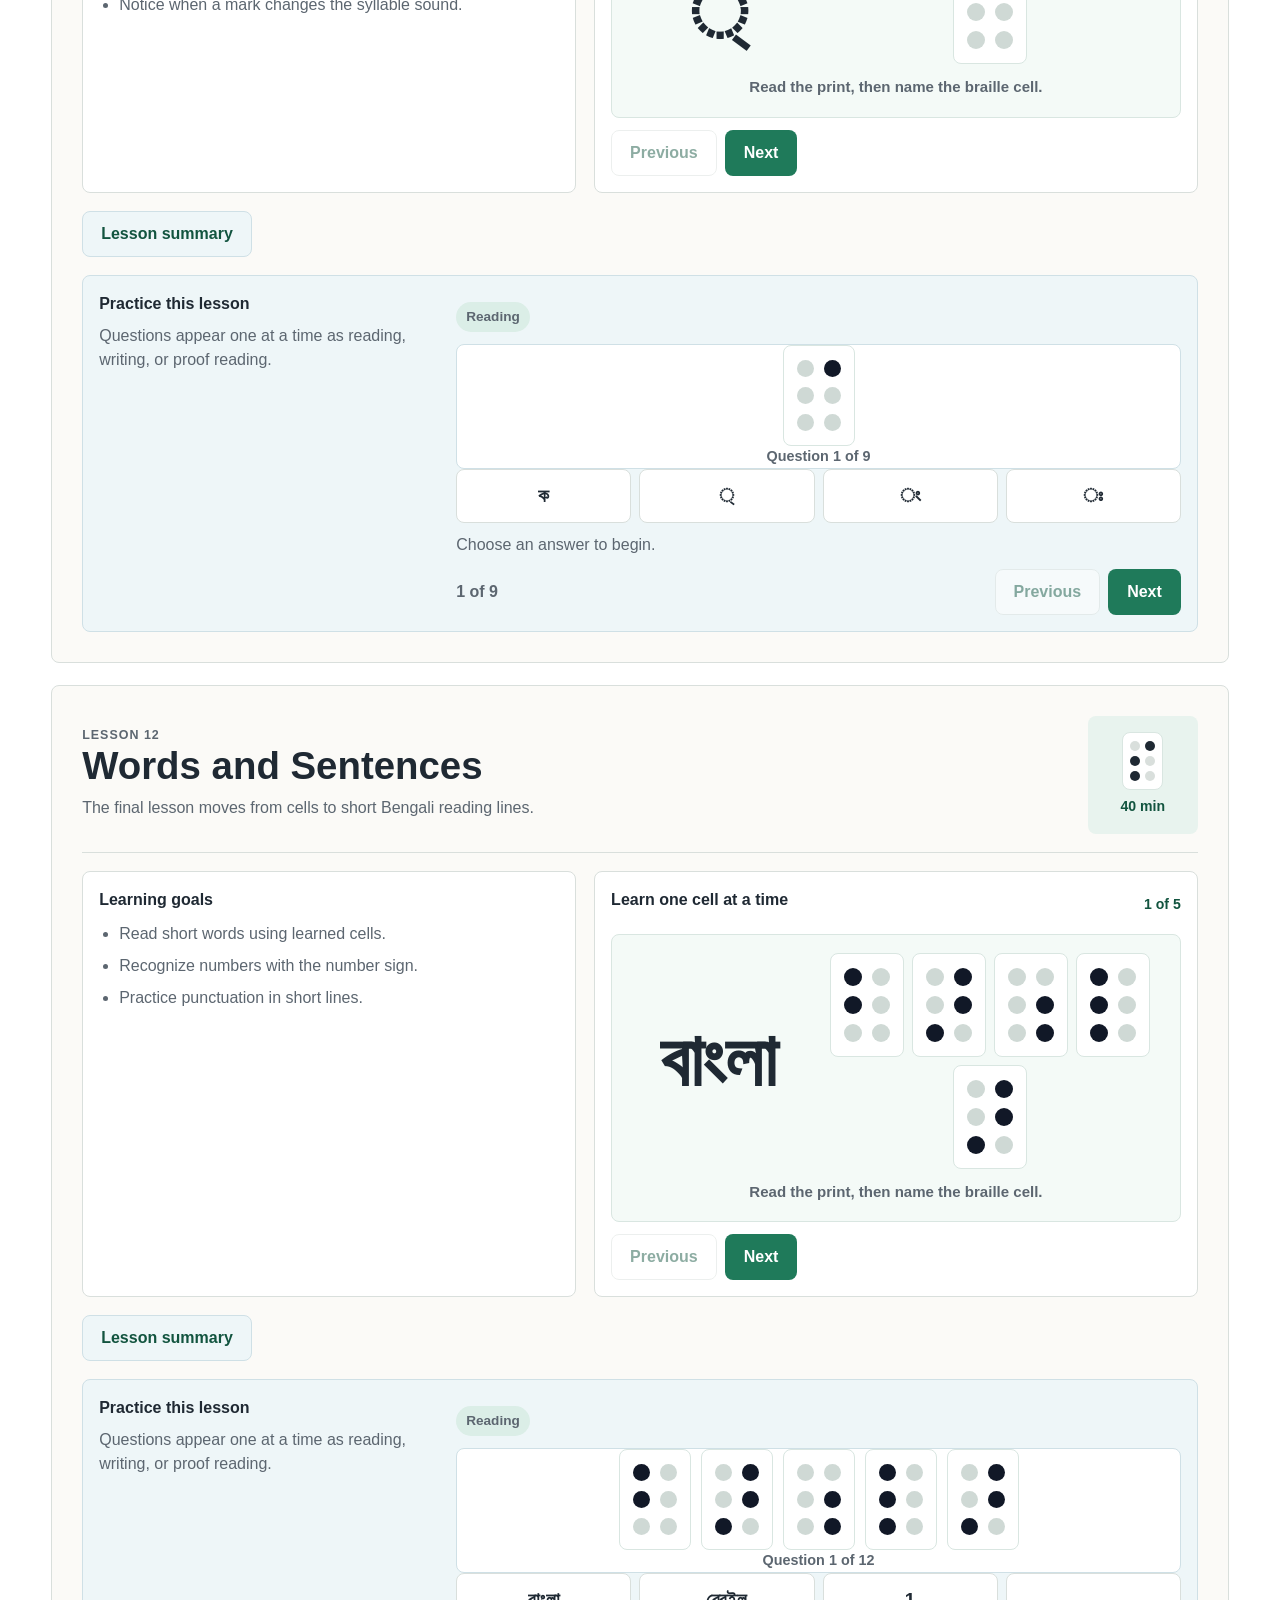
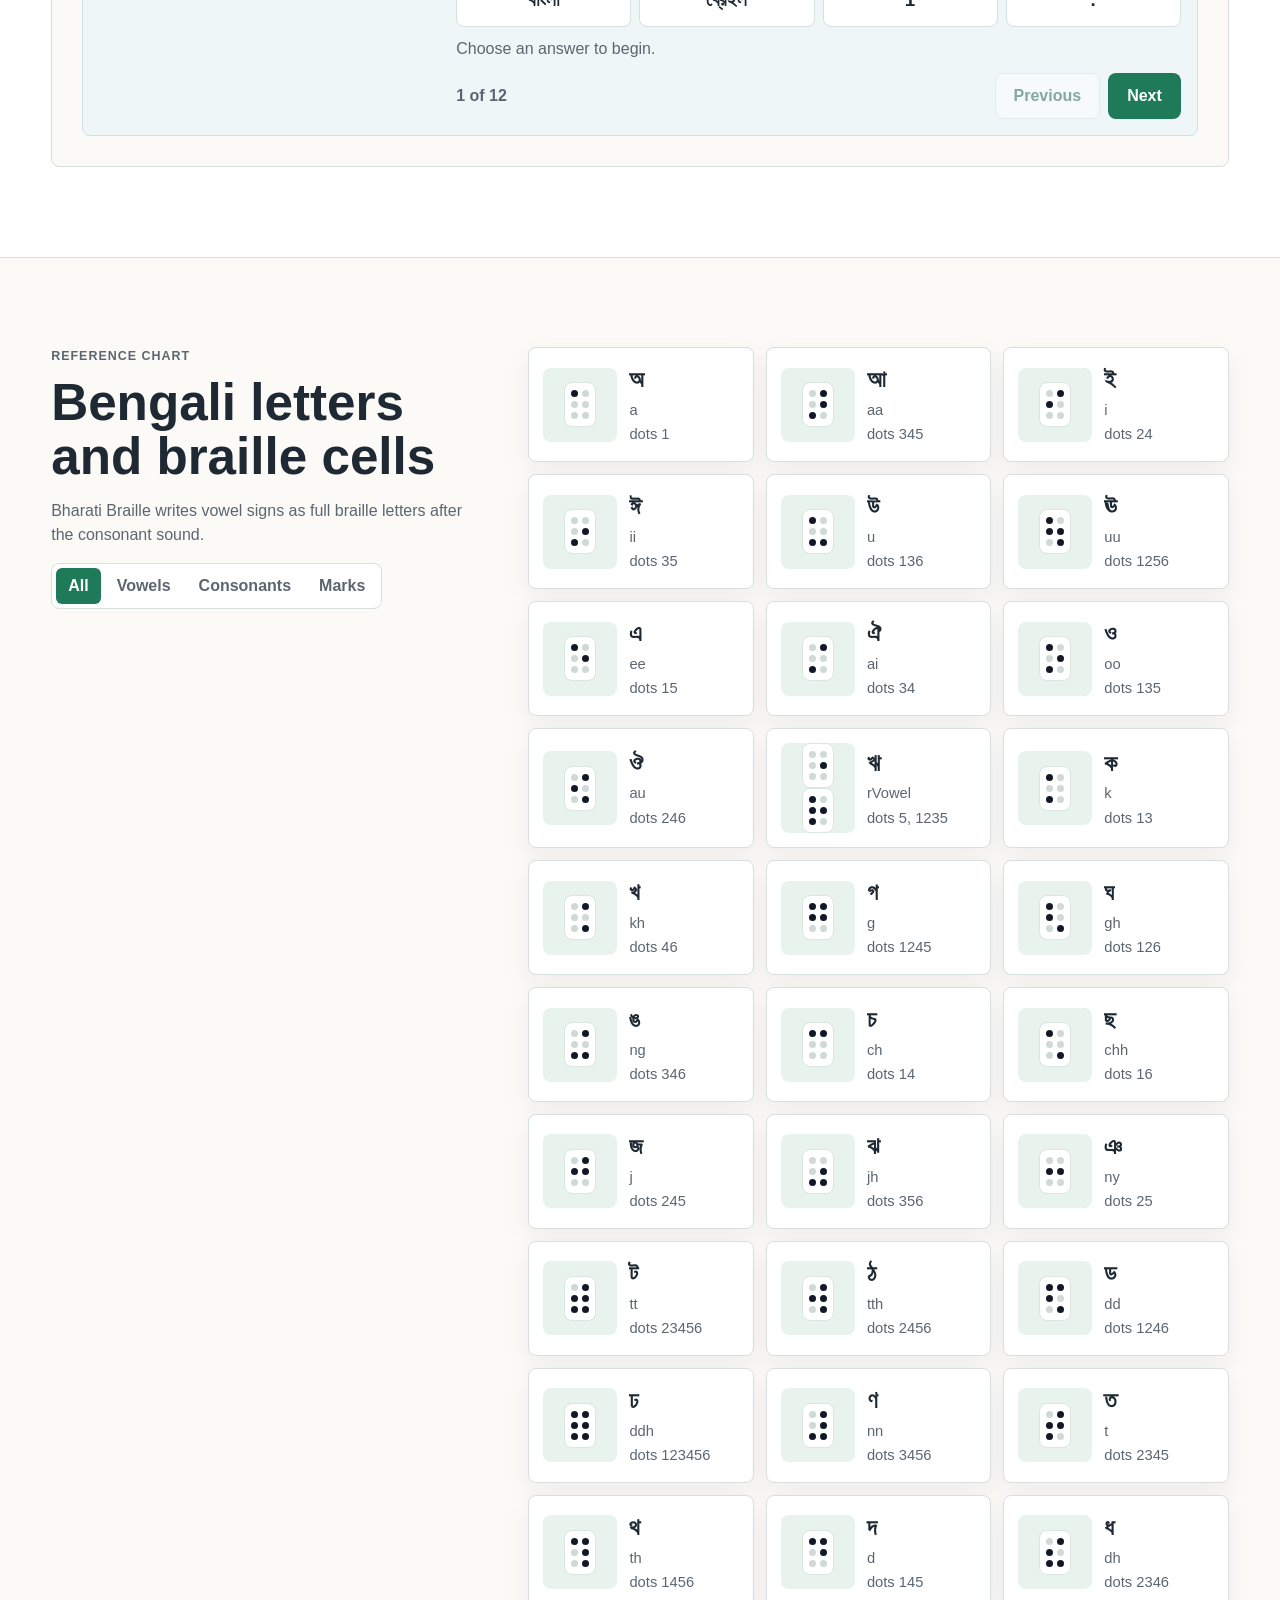
==== commit c3b73852: "Correct Braille dot numbering layout" ====
--- a/bengali.html
+++ b/bengali.html
@@ -1 +1 @@
-<!doctype html><html lang="en"><head><meta charset="utf-8"><meta name="viewport" content="width=device-width, initial-scale=1"><title>Bengali Braille by Sight</title><link rel="stylesheet" href="style.css?v=mixed-practice-20260617"></head><body data-course="bengali"><header class="site-header"><a class="brand" href="index.html"><span class="brand-mark" data-braille-render="⠃" aria-hidden="true"></span><span id="brandName">Bengali Braille by Sight</span></a><nav aria-label="Primary"><a href="index.html#languages">All languages</a><a href="#lessons">Lessons</a><a href="#chart">Chart</a><a href="#sandbox">Sandbox</a></nav></header><main id="top"><section class="hero" aria-labelledby="hero-title"><div class="hero-art" aria-hidden="true"><div class="braille-ribbon" data-braille-render="⠃ ⠑ ⠝ ⠛ ⠁ ⠇ ⠊"></div></div><div class="hero-copy"><p class="eyebrow" id="courseEyebrow">Bharati Braille starter course</p><h1 id="hero-title">Learn Bengali Braille by seeing</h1><p id="heroCopy"></p></div></section><section class="intro band" aria-labelledby="path-title"><div><h2 id="path-title">Suggested path</h2><p id="pathCopy"></p></div><div class="stats" aria-label="Course summary"><span><strong>8</strong> lessons</span><span><strong>6-dot</strong> cells</span><span><strong>Grade 1</strong> starter</span></div></section><section id="series" class="section"><div class="section-heading"><p class="eyebrow">Lesson series</p><h2>Build recognition in small lessons</h2></div><div class="lesson-grid" id="lessonGrid"></div></section><section id="lessons" class="section lesson-detail-section"><div class="section-heading"><p class="eyebrow">Full lessons</p><h2>Lessons</h2><p id="lessonCopy"></p></div><div class="lesson-detail-list" id="lessonDetails"></div></section><div class="modal-backdrop" id="summaryModal" hidden><section class="summary-modal" role="dialog" aria-modal="true" aria-labelledby="summaryTitle"><div class="summary-modal-header"><div><p class="eyebrow">Lesson summary</p><h2 id="summaryTitle">Lesson summary</h2></div><button class="icon-button" type="button" id="closeSummary" aria-label="Close lesson summary">×</button></div><div class="summary-modal-body" id="summaryBody"></div></section></div><section id="chart" class="section split"><div class="section-heading sticky-copy"><p class="eyebrow">Reference chart</p><h2 id="chartTitle">Bengali letters and braille cells</h2><p id="chartCopy"></p><div class="segmented" role="tablist" aria-label="Chart groups"><button class="active" type="button" data-chart-filter="all">All</button><button type="button" data-chart-filter="vowel">Vowels</button><button type="button" data-chart-filter="consonant">Consonants</button><button type="button" data-chart-filter="mark">Marks</button></div></div><div class="chart-panel"><div class="chart-grid" id="chartGrid"></div></div></section><section id="sandbox" class="section split reverse"><div class="sandbox-tool"><label for="kannadaInput" id="sandboxLabel">Bengali print</label><textarea id="kannadaInput" rows="6"></textarea><div class="sandbox-output" aria-label="Braille output"><span id="brailleOutput"></span></div></div><div class="section-heading sticky-copy"><p class="eyebrow">Sandbox</p><h2>Explore print-to-braille order</h2><p id="sandboxCopy"></p></div></section></main><footer class="site-footer"><span id="footerName">Bengali Braille by Sight</span><a href="#top">Back to top</a></footer><script src="multi-course.js?v=accessibility-20260618"></script></body></html>
+<!doctype html><html lang="en"><head><meta charset="utf-8"><meta name="viewport" content="width=device-width, initial-scale=1"><title>Bengali Braille by Sight</title><link rel="stylesheet" href="style.css?v=dot-order-20260618"></head><body data-course="bengali"><header class="site-header"><a class="brand" href="index.html"><span class="brand-mark" data-braille-render="⠃" aria-hidden="true"></span><span id="brandName">Bengali Braille by Sight</span></a><nav aria-label="Primary"><a href="index.html#languages">All languages</a><a href="#lessons">Lessons</a><a href="#chart">Chart</a><a href="#sandbox">Sandbox</a></nav></header><main id="top"><section class="hero" aria-labelledby="hero-title"><div class="hero-art" aria-hidden="true"><div class="braille-ribbon" data-braille-render="⠃ ⠑ ⠝ ⠛ ⠁ ⠇ ⠊"></div></div><div class="hero-copy"><p class="eyebrow" id="courseEyebrow">Bharati Braille starter course</p><h1 id="hero-title">Learn Bengali Braille by seeing</h1><p id="heroCopy"></p></div></section><section class="intro band" aria-labelledby="path-title"><div><h2 id="path-title">Suggested path</h2><p id="pathCopy"></p></div><div class="stats" aria-label="Course summary"><span><strong>8</strong> lessons</span><span><strong>6-dot</strong> cells</span><span><strong>Grade 1</strong> starter</span></div></section><section id="series" class="section"><div class="section-heading"><p class="eyebrow">Lesson series</p><h2>Build recognition in small lessons</h2></div><div class="lesson-grid" id="lessonGrid"></div></section><section id="lessons" class="section lesson-detail-section"><div class="section-heading"><p class="eyebrow">Full lessons</p><h2>Lessons</h2><p id="lessonCopy"></p></div><div class="lesson-detail-list" id="lessonDetails"></div></section><div class="modal-backdrop" id="summaryModal" hidden><section class="summary-modal" role="dialog" aria-modal="true" aria-labelledby="summaryTitle"><div class="summary-modal-header"><div><p class="eyebrow">Lesson summary</p><h2 id="summaryTitle">Lesson summary</h2></div><button class="icon-button" type="button" id="closeSummary" aria-label="Close lesson summary">×</button></div><div class="summary-modal-body" id="summaryBody"></div></section></div><section id="chart" class="section split"><div class="section-heading sticky-copy"><p class="eyebrow">Reference chart</p><h2 id="chartTitle">Bengali letters and braille cells</h2><p id="chartCopy"></p><div class="segmented" role="tablist" aria-label="Chart groups"><button class="active" type="button" data-chart-filter="all">All</button><button type="button" data-chart-filter="vowel">Vowels</button><button type="button" data-chart-filter="consonant">Consonants</button><button type="button" data-chart-filter="mark">Marks</button></div></div><div class="chart-panel"><div class="chart-grid" id="chartGrid"></div></div></section><section id="sandbox" class="section split reverse"><div class="sandbox-tool"><label for="kannadaInput" id="sandboxLabel">Bengali print</label><textarea id="kannadaInput" rows="6"></textarea><div class="sandbox-output" aria-label="Braille output"><span id="brailleOutput"></span></div></div><div class="section-heading sticky-copy"><p class="eyebrow">Sandbox</p><h2>Explore print-to-braille order</h2><p id="sandboxCopy"></p></div></section></main><footer class="site-footer"><span id="footerName">Bengali Braille by Sight</span><a href="#top">Back to top</a></footer><script src="multi-course.js?v=dot-order-20260618"></script></body></html>
--- a/style.css
+++ b/style.css
@@ -105,6 +105,19 @@
   border-radius: 50%;
   background: var(--braille-dot-off, #d9dfdc);
 }
+
+.visual-braille-dot[data-dot="1"],
+.writing-dot[data-dot="1"] { grid-column: 1; grid-row: 1; }
+.visual-braille-dot[data-dot="2"],
+.writing-dot[data-dot="2"] { grid-column: 1; grid-row: 2; }
+.visual-braille-dot[data-dot="3"],
+.writing-dot[data-dot="3"] { grid-column: 1; grid-row: 3; }
+.visual-braille-dot[data-dot="4"],
+.writing-dot[data-dot="4"] { grid-column: 2; grid-row: 1; }
+.visual-braille-dot[data-dot="5"],
+.writing-dot[data-dot="5"] { grid-column: 2; grid-row: 2; }
+.visual-braille-dot[data-dot="6"],
+.writing-dot[data-dot="6"] { grid-column: 2; grid-row: 3; }
 
 .visual-braille-dot.active {
   background: var(--braille-dot-on, #1f2933);
